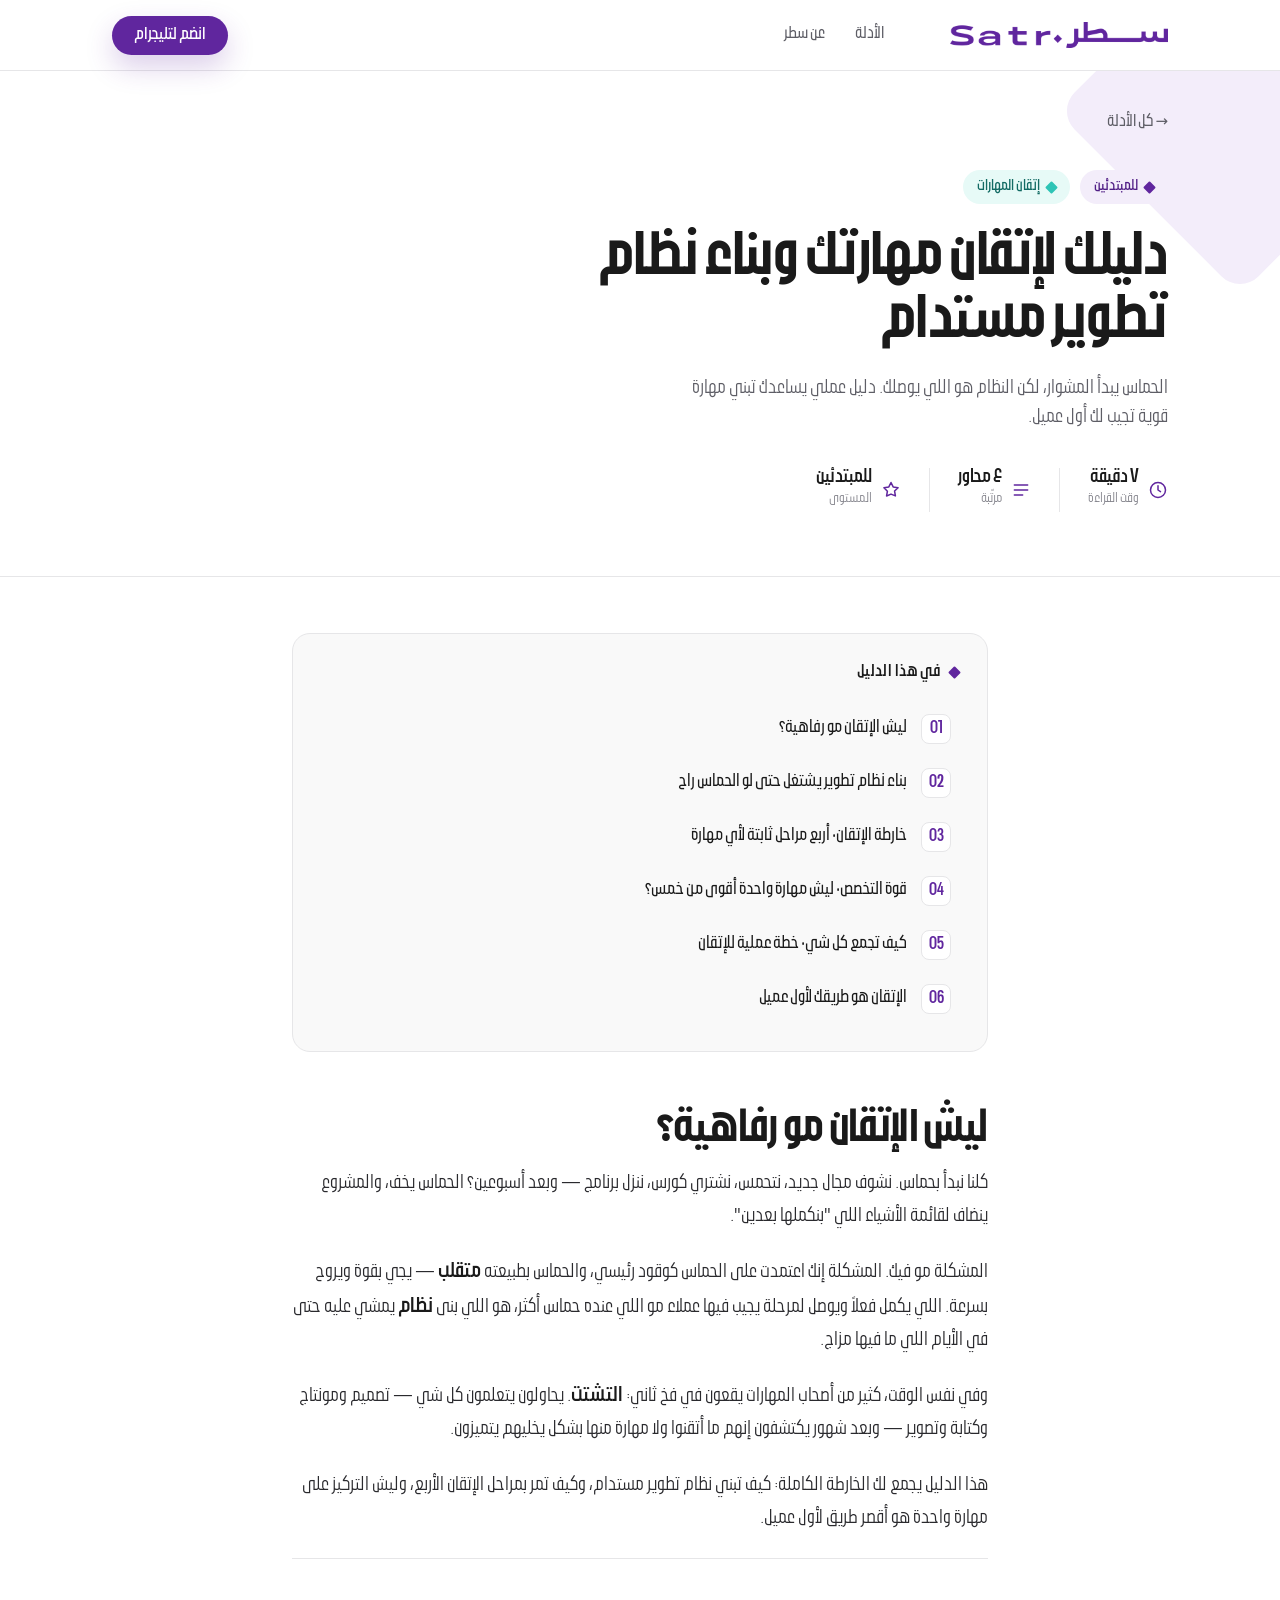
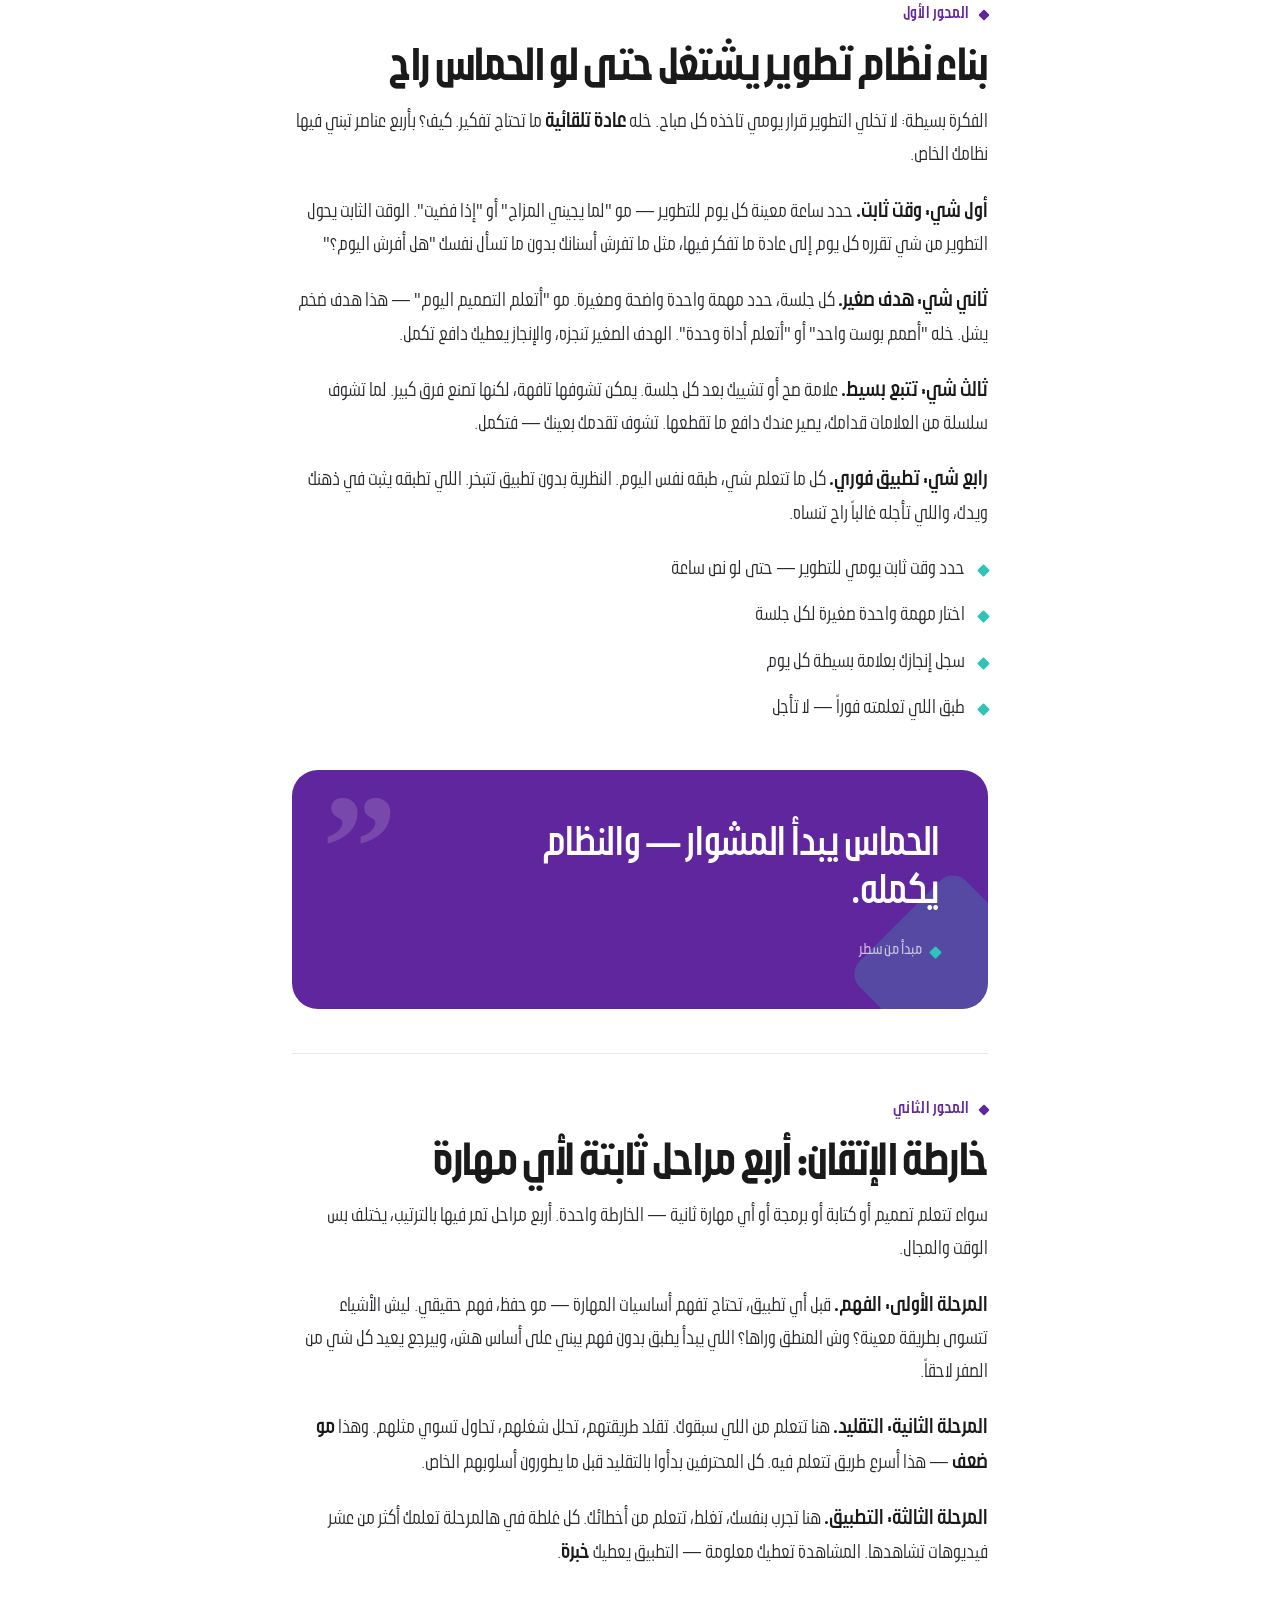
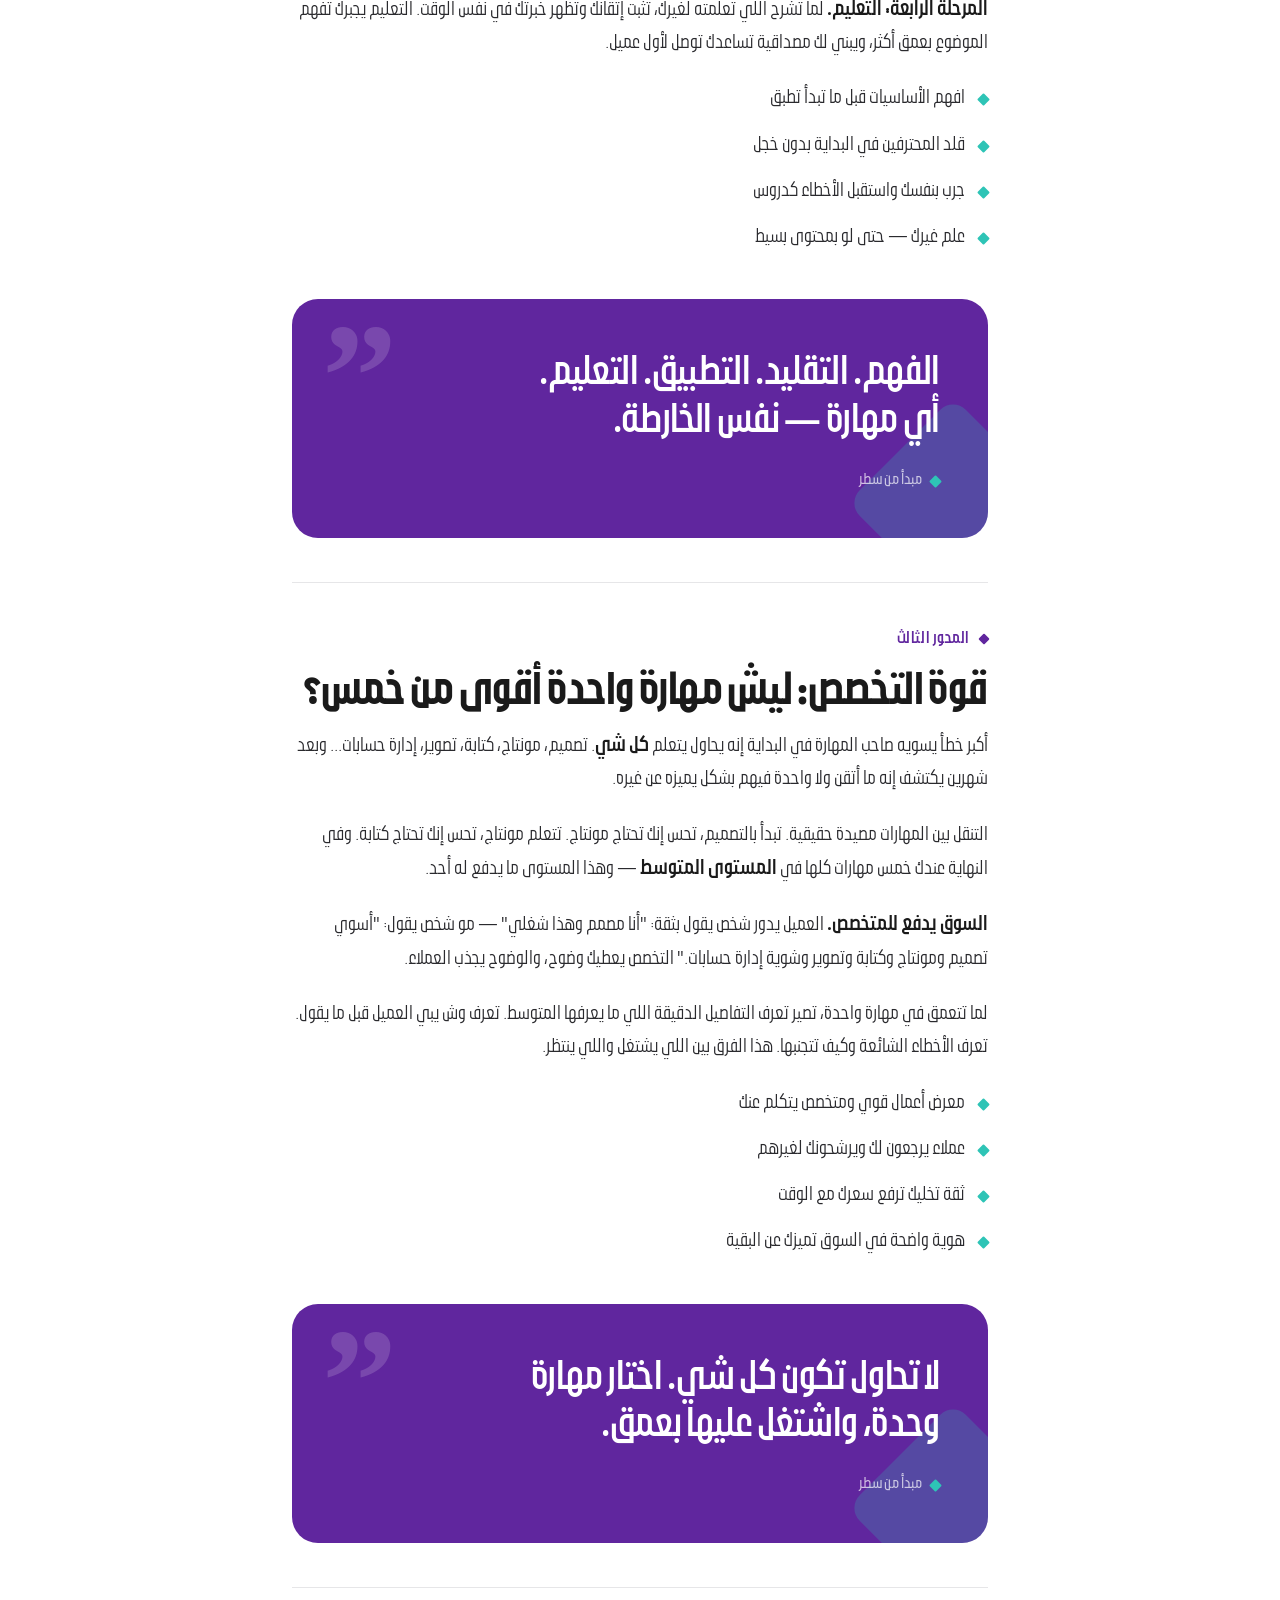
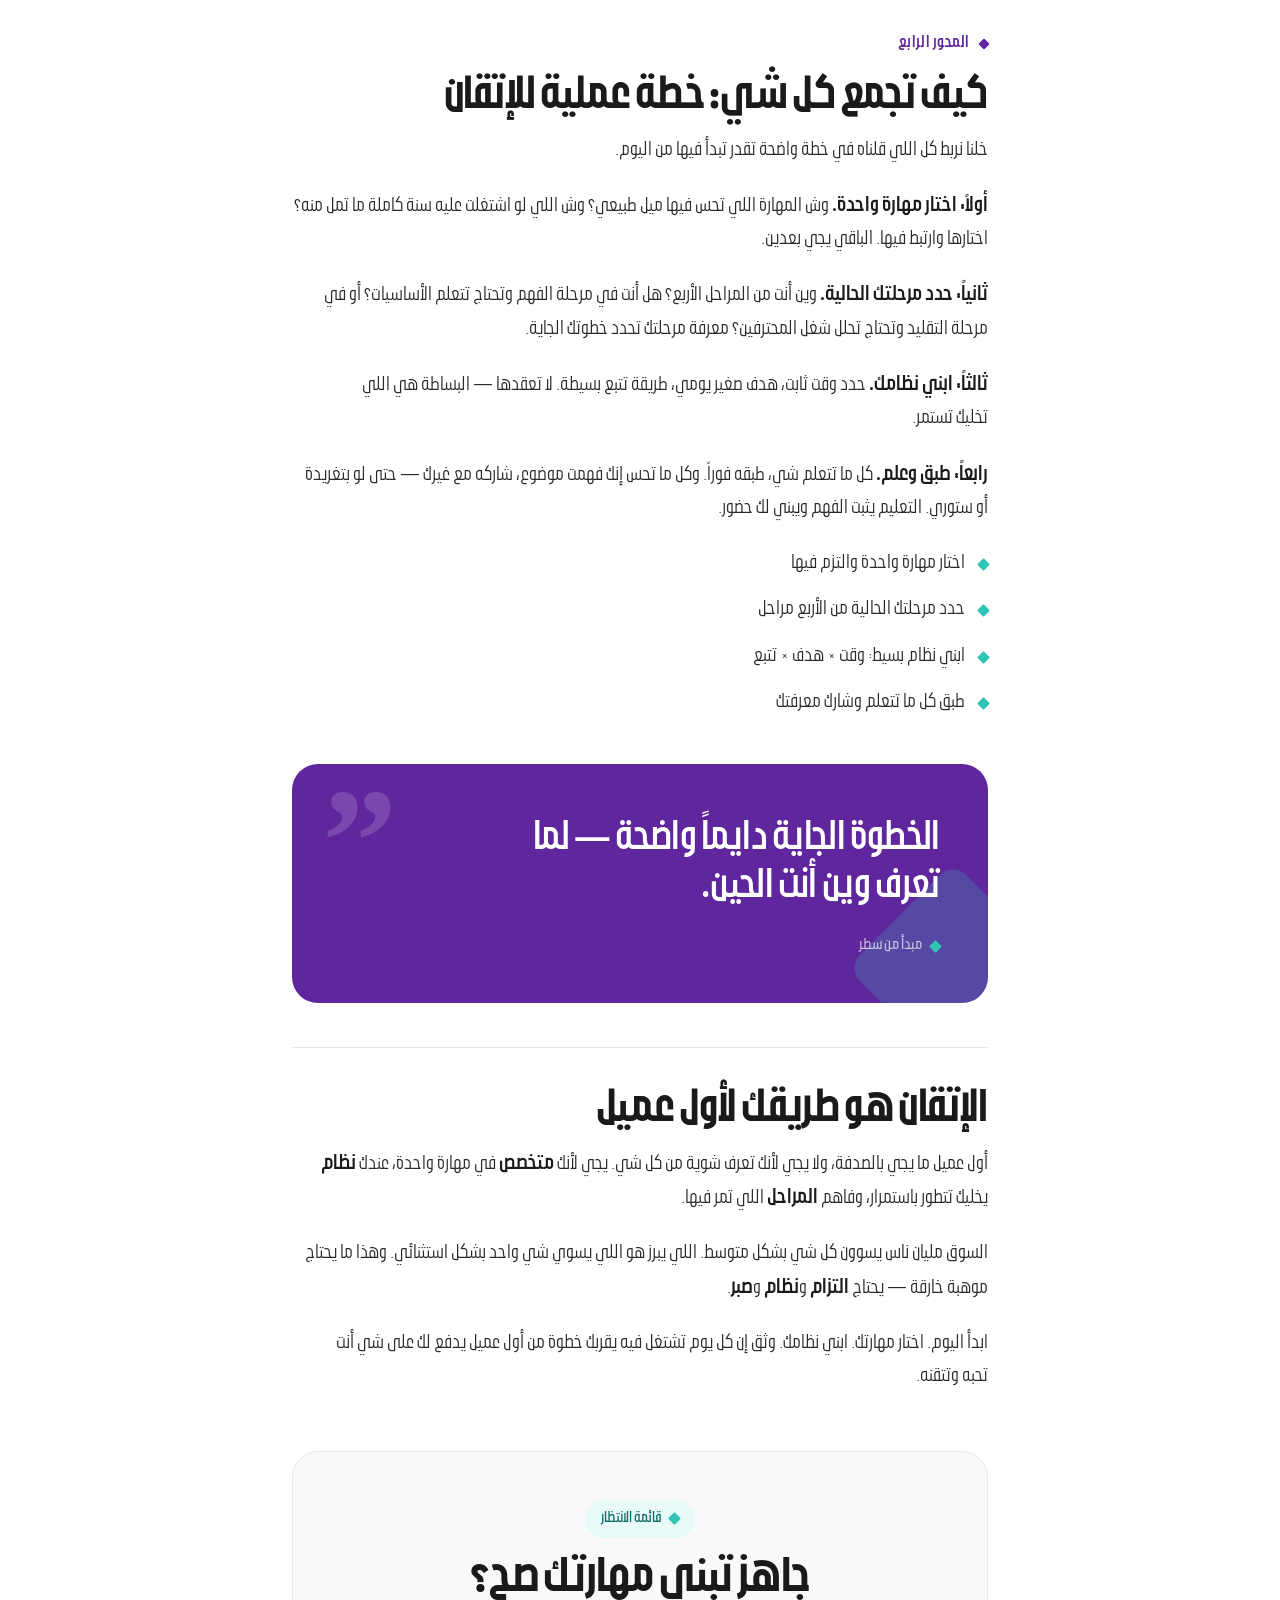
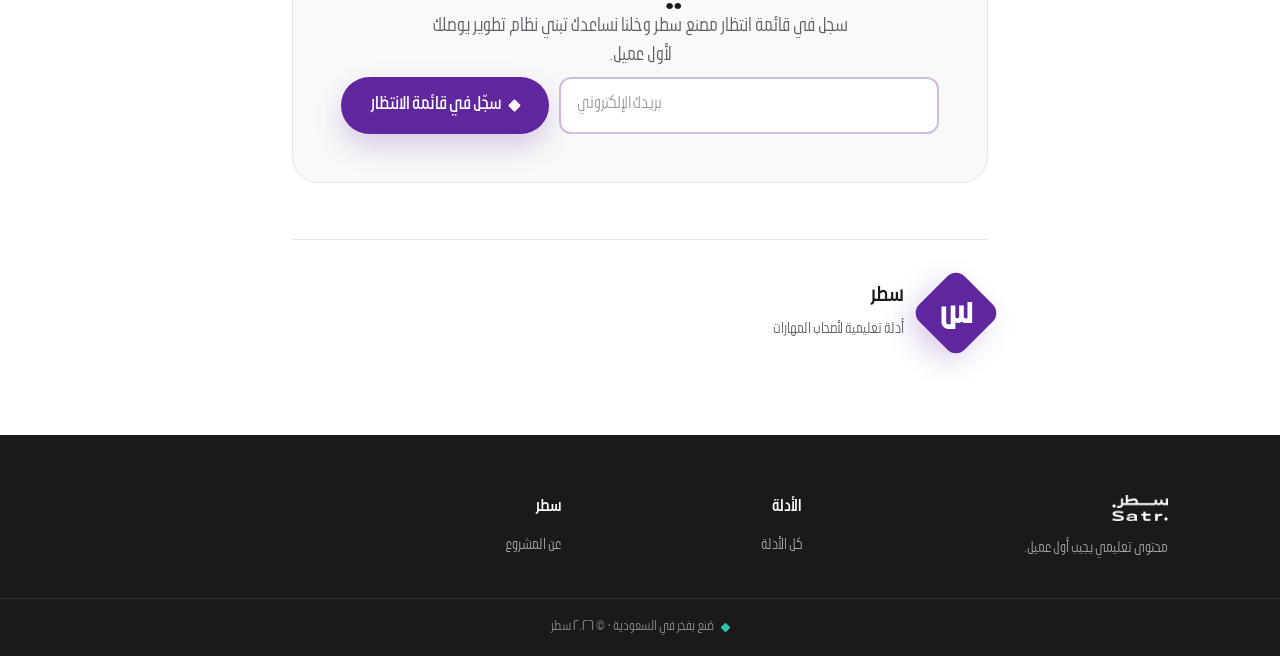
==== guides/guide-3888bc56.html @ 6921da1a "نشر دليل جديد: دليلك لإتقان مهارتك وبناء نظام تطوير مستدام" ====
<!DOCTYPE html>
<html lang="ar" dir="rtl">
<head>
<meta charset="utf-8">
<meta name="viewport" content="width=device-width, initial-scale=1">
<title>دليلك لإتقان مهارتك وبناء نظام تطوير مستدام · سطر</title>
<meta name="description" content="الحماس يبدأ المشوار، لكن النظام هو اللي يوصلك. دليل عملي يساعدك تبني مهارة قوية تجيب لك أول عميل.">
<link rel="stylesheet" href="../colors_and_type.css">
<link rel="stylesheet" href="../styles.css">
<style>.wl-form{display:flex;gap:10px;flex-wrap:wrap;margin-top:6px}.wl-input{flex:1;min-width:200px;padding:14px 16px;border:2px solid rgba(96,38,158,.3);border-radius:12px;background:#fff;color:#1A1A1A;font-family:inherit;font-size:1rem}.wl-input::placeholder{color:#9b9b9b}.wl-input:focus{outline:none;border-color:#60269E;background:#fff;box-shadow:0 0 0 3px rgba(96,38,158,.12)}.wl-msg{margin-top:14px;padding:14px 18px;border-radius:12px;font-size:1.02rem;line-height:1.7}.wl-msg--ok{background:rgba(46,196,182,.16);border:1px solid rgba(46,196,182,.4);color:#0d7d72}.wl-msg--err{background:rgba(220,80,80,.12);border:1px solid rgba(220,80,80,.35);color:#b03030}.ctabox .wl-form .btn{margin:0}</style>
</head>
<body>

<header class="nav"><div class="nav__inner"><a href="../index.html" aria-label="سطر"><img class="nav__logo" src="../assets/logo-purple-trim.png" alt="سطر"></a><nav class="nav__links"><a class="nav__link" href="../index.html#guides">الأدلة</a><a class="nav__link" href="../index.html#about">عن سطر</a></nav><span class="nav__spacer"></span><a class="btn btn--primary" href="#waitlist"><span class="nav__cta-text">انضم لتليجرام</span></a></div></header>

<section class="ghero"><div class="container"><a class="backlink" href="../index.html#guides">→ كل الأدلة</a><div class="tagrow"><span class="tag tag--level"><span class="rh rh--p"></span> للمبتدئين</span>
      <span class="tag tag--topic"><span class="rh"></span> إتقان المهارات</span></div><h1 class="ghero__title">دليلك لإتقان مهارتك وبناء نظام تطوير مستدام</h1><p class="ghero__lead">الحماس يبدأ المشوار، لكن النظام هو اللي يوصلك. دليل عملي يساعدك تبني مهارة قوية تجيب لك أول عميل.</p><div class="ghero__meta"><div class="gm"><svg viewBox="0 0 24 24" fill="none" stroke-width="1.8" stroke-linecap="round" stroke-linejoin="round"><circle cx="12" cy="12" r="9"/><path d="M12 7v5l3 2"/></svg><div><b>٧ دقيقة</b><span>وقت القراءة</span></div></div><div class="gm"><svg viewBox="0 0 24 24" fill="none" stroke-width="1.8" stroke-linecap="round" stroke-linejoin="round"><path d="M4 6h16M4 12h16M4 18h10"/></svg><div><b>٤ محاور</b><span>مرتّبة</span></div></div><div class="gm"><svg viewBox="0 0 24 24" fill="none" stroke-width="1.8" stroke-linecap="round" stroke-linejoin="round"><path d="m12 3 2.6 5.3 5.9.9-4.2 4.1 1 5.8L12 16.9 6.7 19.2l1-5.8L3.5 9.2l5.9-.9z"/></svg><div><b>للمبتدئين</b><span>المستوى</span></div></div></div></div></section>

<div class="article-wrap"><div class="container container--narrow">
<nav class="toc" aria-label="محتويات"><h2 class="toc__title"><span class="rh rh--p"></span> في هذا الدليل</h2><ol class="toc__list">
        <li><a href="#s1">ليش الإتقان مو رفاهية؟</a></li>
        <li><a href="#s2">بناء نظام تطوير يشتغل حتى لو الحماس راح</a></li>
        <li><a href="#s3">خارطة الإتقان: أربع مراحل ثابتة لأي مهارة</a></li>
        <li><a href="#s4">قوة التخصص: ليش مهارة واحدة أقوى من خمس؟</a></li>
        <li><a href="#s5">كيف تجمع كل شي: خطة عملية للإتقان</a></li>
        <li><a href="#s6">الإتقان هو طريقك لأول عميل</a></li>
</ol></nav>

<article class="article">

      <h2 id="s1">ليش الإتقان مو رفاهية؟</h2>

      <p>كلنا نبدأ بحماس. نشوف مجال جديد، نتحمس، نشتري كورس، ننزل برنامج — وبعد أسبوعين؟ الحماس يخف، والمشروع ينضاف لقائمة الأشياء اللي "بنكملها بعدين".</p>
      <p>المشكلة مو فيك. المشكلة إنك اعتمدت على الحماس كوقود رئيسي، والحماس بطبيعته <strong>متقلب</strong> — يجي بقوة ويروح بسرعة. اللي يكمل فعلاً ويوصل لمرحلة يجيب فيها عملاء مو اللي عنده حماس أكثر، هو اللي بنى <strong>نظام</strong> يمشي عليه حتى في الأيام اللي ما فيها مزاج.</p>
      <p>وفي نفس الوقت، كثير من أصحاب المهارات يقعون في فخ ثاني: <strong>التشتت</strong>. يحاولون يتعلمون كل شي — تصميم ومونتاج وكتابة وتصوير — وبعد شهور يكتشفون إنهم ما أتقنوا ولا مهارة منها بشكل يخليهم يتميزون.</p>
      <p>هذا الدليل يجمع لك الخارطة الكاملة: كيف تبني نظام تطوير مستدام، وكيف تمر بمراحل الإتقان الأربع، وليش التركيز على مهارة واحدة هو أقصر طريق لأول عميل.</p>

      <hr class="divider">

      <div class="axis"><span class="axis__num"><span class="rh"></span> المحور الأول</span></div>

      <h2 id="s2">بناء نظام تطوير يشتغل حتى لو الحماس راح</h2>

      <p>الفكرة بسيطة: لا تخلي التطوير قرار يومي تاخذه كل صباح. خله <strong>عادة تلقائية</strong> ما تحتاج تفكير. كيف؟ بأربع عناصر تبني فيها نظامك الخاص.</p>
      <p><strong>أول شي: وقت ثابت.</strong> حدد ساعة معينة كل يوم للتطوير — مو "لما يجيني المزاج" أو "إذا فضيت". الوقت الثابت يحول التطوير من شي تقرره كل يوم إلى عادة ما تفكر فيها، مثل ما تفرش أسنانك بدون ما تسأل نفسك "هل أفرش اليوم؟"</p>
      <p><strong>ثاني شي: هدف صغير.</strong> كل جلسة، حدد مهمة واحدة واضحة وصغيرة. مو "أتعلم التصميم اليوم" — هذا هدف ضخم يشل. خله "أصمم بوست واحد" أو "أتعلم أداة وحدة". الهدف الصغير تنجزه، والإنجاز يعطيك دافع تكمل.</p>
      <p><strong>ثالث شي: تتبع بسيط.</strong> علامة صح أو تشييك بعد كل جلسة. يمكن تشوفها تافهة، لكنها تصنع فرق كبير. لما تشوف سلسلة من العلامات قدامك، يصير عندك دافع ما تقطعها. تشوف تقدمك بعينك — فتكمل.</p>
      <p><strong>رابع شي: تطبيق فوري.</strong> كل ما تتعلم شي، طبقه نفس اليوم. النظرية بدون تطبيق تتبخر. اللي تطبقه يثبت في ذهنك ويدك، واللي تأجله غالباً راح تنساه.</p>

      <ul>
        <li>حدد وقت ثابت يومي للتطوير — حتى لو نص ساعة</li>
        <li>اختار مهمة واحدة صغيرة لكل جلسة</li>
        <li>سجل إنجازك بعلامة بسيطة كل يوم</li>
        <li>طبق اللي تعلمته فوراً — لا تأجل</li>
      </ul>

      <figure class="pullquote"><span class="pullquote__mark">”</span><span class="pullquote__rh"></span><p>الحماس يبدأ المشوار — والنظام يكمله.</p><cite><span class="rh"></span> مبدأ من سطر</cite></figure>

      <hr class="divider">

      <div class="axis"><span class="axis__num"><span class="rh"></span> المحور الثاني</span></div>

      <h2 id="s3">خارطة الإتقان: أربع مراحل ثابتة لأي مهارة</h2>

      <p>سواء تتعلم تصميم أو كتابة أو برمجة أو أي مهارة ثانية — الخارطة واحدة. أربع مراحل تمر فيها بالترتيب، يختلف بس الوقت والمجال.</p>
      <p><strong>المرحلة الأولى: الفهم.</strong> قبل أي تطبيق، تحتاج تفهم أساسيات المهارة — مو حفظ، فهم حقيقي. ليش الأشياء تتسوى بطريقة معينة؟ وش المنطق وراها؟ اللي يبدأ يطبق بدون فهم يبني على أساس هش، وبيرجع يعيد كل شي من الصفر لاحقاً.</p>
      <p><strong>المرحلة الثانية: التقليد.</strong> هنا تتعلم من اللي سبقوك. تقلد طريقتهم، تحلل شغلهم، تحاول تسوي مثلهم. وهذا <strong>مو ضعف</strong> — هذا أسرع طريق تتعلم فيه. كل المحترفين بدأوا بالتقليد قبل ما يطورون أسلوبهم الخاص.</p>
      <p><strong>المرحلة الثالثة: التطبيق.</strong> هنا تجرب بنفسك، تغلط، تتعلم من أخطائك. كل غلطة في هالمرحلة تعلمك أكثر من عشر فيديوهات تشاهدها. المشاهدة تعطيك معلومة — التطبيق يعطيك <strong>خبرة</strong>.</p>
      <p><strong>المرحلة الرابعة: التعليم.</strong> لما تشرح اللي تعلمته لغيرك، تثبت إتقانك وتظهر خبرتك في نفس الوقت. التعليم يجبرك تفهم الموضوع بعمق أكثر، ويبني لك مصداقية تساعدك توصل لأول عميل.</p>

      <ul>
        <li>افهم الأساسيات قبل ما تبدأ تطبق</li>
        <li>قلد المحترفين في البداية بدون خجل</li>
        <li>جرب بنفسك واستقبل الأخطاء كدروس</li>
        <li>علم غيرك — حتى لو بمحتوى بسيط</li>
      </ul>

      <figure class="pullquote"><span class="pullquote__mark">”</span><span class="pullquote__rh"></span><p>الفهم. التقليد. التطبيق. التعليم. أي مهارة — نفس الخارطة.</p><cite><span class="rh"></span> مبدأ من سطر</cite></figure>

      <hr class="divider">

      <div class="axis"><span class="axis__num"><span class="rh"></span> المحور الثالث</span></div>

      <h2 id="s4">قوة التخصص: ليش مهارة واحدة أقوى من خمس؟</h2>

      <p>أكبر خطأ يسويه صاحب المهارة في البداية إنه يحاول يتعلم <strong>كل شي</strong>. تصميم، مونتاج، كتابة، تصوير، إدارة حسابات... وبعد شهرين يكتشف إنه ما أتقن ولا واحدة فيهم بشكل يميزه عن غيره.</p>
      <p>التنقل بين المهارات مصيدة حقيقية. تبدأ بالتصميم، تحس إنك تحتاج مونتاج. تتعلم مونتاج، تحس إنك تحتاج كتابة. وفي النهاية عندك خمس مهارات كلها في <strong>المستوى المتوسط</strong> — وهذا المستوى ما يدفع له أحد.</p>
      <p><strong>السوق يدفع للمتخصص.</strong> العميل يدور شخص يقول بثقة: "أنا مصمم وهذا شغلي" — مو شخص يقول: "أسوي تصميم ومونتاج وكتابة وتصوير وشوية إدارة حسابات." التخصص يعطيك وضوح، والوضوح يجذب العملاء.</p>
      <p>لما تتعمق في مهارة واحدة، تصير تعرف التفاصيل الدقيقة اللي ما يعرفها المتوسط. تعرف وش يبي العميل قبل ما يقول. تعرف الأخطاء الشائعة وكيف تتجنبها. هذا الفرق بين اللي يشتغل واللي ينتظر.</p>

      <ul>
        <li>معرض أعمال قوي ومتخصص يتكلم عنك</li>
        <li>عملاء يرجعون لك ويرشحونك لغيرهم</li>
        <li>ثقة تخليك ترفع سعرك مع الوقت</li>
        <li>هوية واضحة في السوق تميزك عن البقية</li>
      </ul>

      <figure class="pullquote"><span class="pullquote__mark">”</span><span class="pullquote__rh"></span><p>لا تحاول تكون كل شي. اختار مهارة وحدة، واشتغل عليها بعمق.</p><cite><span class="rh"></span> مبدأ من سطر</cite></figure>

      <hr class="divider">

      <div class="axis"><span class="axis__num"><span class="rh"></span> المحور الرابع</span></div>

      <h2 id="s5">كيف تجمع كل شي: خطة عملية للإتقان</h2>

      <p>خلنا نربط كل اللي قلناه في خطة واضحة تقدر تبدأ فيها من اليوم.</p>
      <p><strong>أولاً: اختار مهارة واحدة.</strong> وش المهارة اللي تحس فيها ميل طبيعي؟ وش اللي لو اشتغلت عليه سنة كاملة ما تمل منه؟ اختارها وارتبط فيها. الباقي يجي بعدين.</p>
      <p><strong>ثانياً: حدد مرحلتك الحالية.</strong> وين أنت من المراحل الأربع؟ هل أنت في مرحلة الفهم وتحتاج تتعلم الأساسيات؟ أو في مرحلة التقليد وتحتاج تحلل شغل المحترفين؟ معرفة مرحلتك تحدد خطوتك الجاية.</p>
      <p><strong>ثالثاً: ابني نظامك.</strong> حدد وقت ثابت، هدف صغير يومي، طريقة تتبع بسيطة. لا تعقدها — البساطة هي اللي تخليك تستمر.</p>
      <p><strong>رابعاً: طبق وعلم.</strong> كل ما تتعلم شي، طبقه فوراً. وكل ما تحس إنك فهمت موضوع، شاركه مع غيرك — حتى لو بتغريدة أو ستوري. التعليم يثبت الفهم ويبني لك حضور.</p>

      <ul>
        <li>اختار مهارة واحدة والتزم فيها</li>
        <li>حدد مرحلتك الحالية من الأربع مراحل</li>
        <li>ابني نظام بسيط: وقت + هدف + تتبع</li>
        <li>طبق كل ما تتعلم وشارك معرفتك</li>
      </ul>

      <figure class="pullquote"><span class="pullquote__mark">”</span><span class="pullquote__rh"></span><p>الخطوة الجاية دايماً واضحة — لما تعرف وين أنت الحين.</p><cite><span class="rh"></span> مبدأ من سطر</cite></figure>

      <hr class="divider">

      <h2 id="s6">الإتقان هو طريقك لأول عميل</h2>

      <p>أول عميل ما يجي بالصدفة، ولا يجي لأنك تعرف شوية من كل شي. يجي لأنك <strong>متخصص</strong> في مهارة واحدة، عندك <strong>نظام</strong> يخليك تتطور باستمرار، وفاهم <strong>المراحل</strong> اللي تمر فيها.</p>
      <p>السوق مليان ناس يسوون كل شي بشكل متوسط. اللي يبرز هو اللي يسوي شي واحد بشكل استثنائي. وهذا ما يحتاج موهبة خارقة — يحتاج <strong>التزام</strong> و<strong>نظام</strong> و<strong>صبر</strong>.</p>
      <p>ابدأ اليوم. اختار مهارتك. ابني نظامك. وثق إن كل يوم تشتغل فيه يقربك خطوة من أول عميل يدفع لك على شي أنت تحبه وتتقنه.</p>

<section class="ctabox" id="waitlist"><span class="ctabox__tag"><span class="rh"></span> قائمة الانتظار</span><h2>جاهز تبني مهارتك صح؟</h2><p>سجل في قائمة انتظار مصنع سطر وخلنا نساعدك تبني نظام تطوير يوصلك لأول عميل.</p><form class="wl-form" onsubmit="return satrJoin(event)"><input class="wl-input" type="email" name="email" placeholder="بريدك الإلكتروني" required dir="ltr"><button class="btn btn--primary btn--lg" type="submit"><span class="rh" style="background:#fff"></span> <span class="wl-btn-text">سجّل في قائمة الانتظار</span></button></form><p class="wl-msg" id="wlMsg" style="display:none"></p></section>

<div class="author"><div class="author__avatar"><span>س</span></div><div class="author__info"><b>سطر</b><span>أدلة تعليمية لأصحاب المهارات</span></div></div>

</article></div></div>

<footer class="footer"><div class="footer__inner"><div class="footer__brand"><img class="footer__logo" src="../assets/logo-white-trim.png" alt="سطر"><p class="footer__tag">محتوى تعليمي يجيب أول عميل.</p></div><div class="footer__col"><h4>الأدلة</h4><a href="../index.html#guides">كل الأدلة</a></div><div class="footer__col"><h4>سطر</h4><a href="../index.html#about">عن المشروع</a></div></div><div class="footer__bar"><span class="rh"></span> صُنع بفخر في السعودية · © ٢٠٢٦ سطر</div></footer>

<script>var GUIDE_TITLE="دليلك لإتقان مهارتك وبناء نظام تطوير مستدام";function satrJoin(e){e.preventDefault();var f=e.target;var email=f.email.value.trim();var btn=f.querySelector("button");var msg=document.getElementById("wlMsg");if(!email){return false;}btn.disabled=true;btn.querySelector(".wl-btn-text").textContent="جاري التسجيل...";fetch("https://satr2030.app.n8n.cloud/webhook/satr-waitlist",{method:"POST",headers:{"Content-Type":"application/json"},body:JSON.stringify({email:email,guide:GUIDE_TITLE,source:"دليل سطر"})}).then(function(r){return r.json();}).then(function(d){f.style.display="none";msg.style.display="block";msg.className="wl-msg wl-msg--ok";msg.innerHTML="✅ <b>تم تسجيلك بنجاح!</b><br>شكراً لك — صرت ضمن قائمة الانتظار. بنرسل لك أول ما يصير عندنا جديد يفيدك. 🙏";}).catch(function(err){btn.disabled=false;btn.querySelector(".wl-btn-text").textContent="حاول مرة ثانية";msg.style.display="block";msg.className="wl-msg wl-msg--err";msg.textContent="صار خطأ بسيط، جرّب مرة ثانية بعد لحظات.";});return false;}</script>

</body>
</html>
---- colors_and_type.css ----
/* ============================================================
   سطر — Satar · Design Foundations
   Colors + Typography tokens
   Brand Guidelines V.1 · 2026
   ============================================================ */

/* ---------- Fonts: Lama Sans (Condensed) ---------- */
@font-face {
  font-family: "Lama Sans";
  src: url("fonts/LamaSans-ExtraLightCondensed.ttf") format("truetype");
  font-weight: 200; font-style: normal; font-display: swap;
}
@font-face {
  font-family: "Lama Sans";
  src: url("fonts/LamaSans-LightCondensed.ttf") format("truetype");
  font-weight: 300; font-style: normal; font-display: swap;
}
@font-face {
  font-family: "Lama Sans";
  src: url("fonts/LamaSans-RegularCondensed.ttf") format("truetype");
  font-weight: 400; font-style: normal; font-display: swap;
}
@font-face {
  font-family: "Lama Sans";
  src: url("fonts/LamaSans-MediumCondensed.ttf") format("truetype");
  font-weight: 500; font-style: normal; font-display: swap;
}
@font-face {
  font-family: "Lama Sans";
  src: url("fonts/LamaSans-SemiBoldCondensed.ttf") format("truetype");
  font-weight: 600; font-style: normal; font-display: swap;
}
@font-face {
  font-family: "Lama Sans";
  src: url("fonts/LamaSans-BoldCondensed.ttf") format("truetype");
  font-weight: 700; font-style: normal; font-display: swap;
}
@font-face {
  font-family: "Lama Sans";
  src: url("fonts/LamaSans-ExtraBoldCondensed.ttf") format("truetype");
  font-weight: 800; font-style: normal; font-display: swap;
}
@font-face {
  font-family: "Lama Sans";
  src: url("fonts/LamaSans-BlackCondensed.ttf") format("truetype");
  font-weight: 900; font-style: normal; font-display: swap;
}

:root {
  /* ===========================================================
     1 · BRAND COLORS  (from Satr Colors.pdf — hex is authoritative)
     =========================================================== */
  --satar-purple:  #60269E;  /* البنفسجي الأصيل — innovation, uniqueness, vision  (PRIMARY) */
  --satar-teal:    #2EC4B6;  /* الفيروزي النابض — vitality, momentum, flexibility (SECONDARY) */
  --satar-black:   #1A1A1A;  /* الأسود الفاحم — depth, professionalism, focus */
  --satar-white:   #F9F9F9;  /* الأبيض النقي — purity, simplicity, balance */

  /* ---- Purple ramp (derived via oklch around #60269E) ---- */
  --purple-50:   #f3edfa;
  --purple-100:  #e3d3f2;
  --purple-200:  #c7a8e3;
  --purple-300:  #a674d1;
  --purple-400:  #8447bd;
  --purple-500:  #60269e;  /* brand */
  --purple-600:  #511f86;
  --purple-700:  #41196c;
  --purple-800:  #311351;
  --purple-900:  #210d37;

  /* ---- Teal ramp (derived around #2EC4B6) ---- */
  --teal-50:   #e7faf7;
  --teal-100:  #c2f1ea;
  --teal-200:  #8fe5da;
  --teal-300:  #56d6c7;
  --teal-400:  #2ec4b6;  /* brand */
  --teal-500:  #1ea99c;
  --teal-600:  #16887e;
  --teal-700:  #136b64;
  --teal-800:  #114f4a;
  --teal-900:  #0c3531;

  /* ---- Neutral / ink ramp ---- */
  --ink-0:    #ffffff;
  --ink-25:   #f9f9f9;  /* brand white */
  --ink-50:   #f2f2f3;
  --ink-100:  #e6e6e8;
  --ink-200:  #cfcfd3;
  --ink-300:  #aeaeb4;
  --ink-400:  #84848c;
  --ink-500:  #5e5e66;
  --ink-600:  #3f3f45;
  --ink-700:  #2a2a2e;
  --ink-800:  #1f1f22;
  --ink-900:  #1a1a1a;  /* brand black */

  /* ===========================================================
     2 · SEMANTIC COLOR ROLES
     =========================================================== */
  --bg-page:        var(--ink-25);   /* default page surface */
  --bg-surface:     #ffffff;         /* cards, sheets */
  --bg-inverse:     var(--ink-900);  /* dark sections */
  --bg-brand:       var(--satar-purple);
  --bg-brand-soft:  var(--purple-50);
  --bg-accent:      var(--satar-teal);
  --bg-accent-soft: var(--teal-50);

  --fg-1:           var(--ink-900);  /* primary text */
  --fg-2:           var(--ink-500);  /* secondary text */
  --fg-3:           var(--ink-400);  /* tertiary / captions */
  --fg-on-brand:    #ffffff;
  --fg-on-accent:   var(--ink-900);  /* black sits best on teal */
  --fg-inverse:     var(--ink-25);
  --fg-brand:       var(--satar-purple);
  --fg-accent:      var(--teal-600);

  --border-1:       var(--ink-100);  /* hairlines, dividers */
  --border-2:       var(--ink-200);  /* default control border */
  --border-strong:  var(--ink-900);
  --border-brand:   var(--satar-purple);

  /* States (kept inside the brand palette) */
  --focus-ring:     color-mix(in oklch, var(--satar-purple) 55%, transparent);
  --success:        var(--teal-600);
  --danger:         #d23b3b;

  /* ===========================================================
     3 · TYPOGRAPHY
     =========================================================== */
  --font-sans: "Lama Sans", "Segoe UI", system-ui, -apple-system, sans-serif;

  /* Weights — guideline: Bold = main headings, Medium = subheads, Regular = body */
  --fw-regular:  400;
  --fw-medium:   500;
  --fw-semibold: 600;
  --fw-bold:     700;
  --fw-black:    900;

  /* Type scale (condensed face → tracks tight) */
  --fs-display: 64px;  --lh-display: 1.02;
  --fs-h1:      44px;  --lh-h1: 1.06;
  --fs-h2:      32px;  --lh-h2: 1.12;
  --fs-h3:      24px;  --lh-h3: 1.2;
  --fs-h4:      19px;  --lh-h4: 1.3;
  --fs-lg:      18px;  --lh-lg: 1.5;
  --fs-body:    16px;  --lh-body: 1.6;
  --fs-sm:      14px;  --lh-sm: 1.5;
  --fs-xs:      12px;  --lh-xs: 1.4;

  --tracking-tight: -0.01em;
  --tracking-normal: 0;
  --tracking-wide: 0.04em;

  /* ===========================================================
     4 · RADII · SHADOWS · SPACING
     =========================================================== */
  --r-xs: 4px;
  --r-sm: 8px;
  --r-md: 12px;
  --r-lg: 18px;
  --r-xl: 26px;
  --r-pill: 999px;
  /* The brand "معين" (rhombus) — a square rotated 45° — is the signature container. */
  --rhombus-rotate: 45deg;

  --shadow-sm: 0 1px 2px rgba(26,26,26,.06), 0 1px 1px rgba(26,26,26,.04);
  --shadow-md: 0 4px 12px rgba(26,26,26,.08), 0 2px 4px rgba(26,26,26,.05);
  --shadow-lg: 0 12px 32px rgba(26,26,26,.10), 0 4px 8px rgba(26,26,26,.06);
  --shadow-brand: 0 12px 28px rgba(96,38,158,.22);

  --space-1: 4px;
  --space-2: 8px;
  --space-3: 12px;
  --space-4: 16px;
  --space-5: 24px;
  --space-6: 32px;
  --space-7: 48px;
  --space-8: 64px;

  --ease: cubic-bezier(.22,.61,.36,1);
  --ease-out: cubic-bezier(.16,1,.3,1);
  --dur: 220ms;
}

/* ============================================================
   SEMANTIC ELEMENT DEFAULTS  (RTL-first, Arabic primary)
   ============================================================ */
.satar {
  font-family: var(--font-sans);
  color: var(--fg-1);
  background: var(--bg-page);
  direction: rtl;
  text-rendering: optimizeLegibility;
  -webkit-font-smoothing: antialiased;
}

.satar h1, .satar .h1 {
  font-weight: var(--fw-bold);
  font-size: var(--fs-h1); line-height: var(--lh-h1);
  letter-spacing: var(--tracking-tight); margin: 0;
}
.satar h2, .satar .h2 {
  font-weight: var(--fw-bold);
  font-size: var(--fs-h2); line-height: var(--lh-h2);
  letter-spacing: var(--tracking-tight); margin: 0;
}
.satar h3, .satar .h3 {
  font-weight: var(--fw-semibold);
  font-size: var(--fs-h3); line-height: var(--lh-h3); margin: 0;
}
.satar h4, .satar .h4 {
  font-weight: var(--fw-medium);
  font-size: var(--fs-h4); line-height: var(--lh-h4); margin: 0;
}
.satar .display {
  font-weight: var(--fw-black);
  font-size: var(--fs-display); line-height: var(--lh-display);
  letter-spacing: var(--tracking-tight); margin: 0;
}
.satar p, .satar .body {
  font-weight: var(--fw-regular);
  font-size: var(--fs-body); line-height: var(--lh-body);
  color: var(--fg-1); margin: 0; text-wrap: pretty;
}
.satar .lead {
  font-size: var(--fs-lg); line-height: var(--lh-lg);
  color: var(--fg-2); font-weight: var(--fw-regular);
}
.satar small, .satar .caption {
  font-size: var(--fs-sm); line-height: var(--lh-sm); color: var(--fg-2);
}
.satar .overline {
  font-size: var(--fs-xs); font-weight: var(--fw-semibold);
  letter-spacing: var(--tracking-wide); color: var(--fg-accent);
  text-transform: uppercase;
}
---- styles.css ----
/* ============================================================
   مصنع سطر — موقع الأدلة
   Layout + components on top of Satar design tokens
   (colors_and_type.css must be loaded first)
   ============================================================ */

*, *::before, *::after { box-sizing: border-box; }
html { -webkit-text-size-adjust: 100%; }
body {
  margin: 0;
  font-family: var(--font-sans);
  color: var(--fg-1);
  background: var(--bg-surface);
  direction: rtl;
  text-rendering: optimizeLegibility;
  -webkit-font-smoothing: antialiased;
  -moz-osx-font-smoothing: grayscale;
}
a { text-decoration: none; color: inherit; }
img { display: block; max-width: 100%; }
::selection { background: color-mix(in oklch, var(--satar-purple) 22%, transparent); }

.container {
  width: 100%;
  max-width: 1120px;
  margin: 0 auto;
  padding-inline: 32px;
}
.container--narrow { max-width: 760px; }

.an { font-feature-settings: normal; }

.rh {
  display: inline-block;
  width: 9px; height: 9px;
  background: var(--satar-teal);
  transform: rotate(45deg);
  border-radius: 1px;
  flex: none;
}
.rh--p { background: var(--satar-purple); }
.rh--k { background: var(--satar-black); }

.btn {
  font-family: inherit;
  font-weight: var(--fw-semibold);
  font-size: 15px;
  border: none;
  border-radius: var(--r-pill);
  padding: 12px 22px;
  display: inline-flex;
  align-items: center;
  gap: 9px;
  cursor: pointer;
  transition: background var(--dur) var(--ease), transform var(--dur) var(--ease), box-shadow var(--dur) var(--ease), color var(--dur) var(--ease);
  white-space: nowrap;
  line-height: 1;
}
.btn svg { width: 17px; height: 17px; }
.btn--primary {
  color: #fff;
  background: var(--satar-purple);
  box-shadow: var(--shadow-brand);
}
.btn--primary:hover { background: var(--purple-600); }
.btn--primary:active { transform: scale(.975); }
.btn--ghost {
  color: var(--satar-purple);
  background: transparent;
  border: 1.5px solid var(--purple-200);
}
.btn--ghost:hover { border-color: var(--satar-purple); background: var(--purple-50); }
.btn--lg { font-size: 16px; padding: 15px 30px; }
.btn--onpurple {
  background: #fff; color: var(--satar-purple); box-shadow: var(--shadow-lg);
}
.btn--onpurple:hover { background: var(--ink-25); }

.nav {
  position: sticky; top: 0; z-index: 50;
  background: rgba(255,255,255,.82);
  backdrop-filter: saturate(180%) blur(14px);
  -webkit-backdrop-filter: saturate(180%) blur(14px);
  border-bottom: 1px solid var(--border-1);
}
.nav__inner {
  max-width: 1120px; margin: 0 auto; height: 70px;
  padding-inline: 32px;
  display: flex; align-items: center; gap: 28px;
}
.nav__logo { height: 26px; width: auto; }
.nav__links {
  display: flex; align-items: center; gap: 30px;
  margin-inline-start: 38px;
}
.nav__link {
  font-size: 15px; font-weight: var(--fw-medium);
  color: var(--fg-2); transition: color var(--dur) var(--ease);
}
.nav__link:hover { color: var(--satar-purple); }
.nav__spacer { margin-inline-start: auto; }
.nav__burger {
  display: none; background: none; border: none; cursor: pointer;
  margin-inline-start: auto; padding: 6px; color: var(--fg-1);
}

.hero { background: var(--bg-surface); overflow: hidden; position: relative; }
.hero-variant { display: none; }
body[data-hero="a"] .hero-a,
body[data-hero="b"] .hero-b,
body[data-hero="c"] .hero-c { display: block; }

.kicker {
  display: inline-flex; align-items: center; gap: 9px;
  font-size: 13px; font-weight: var(--fw-semibold);
  letter-spacing: var(--tracking-wide);
  color: var(--teal-700); background: var(--teal-50);
  padding: 7px 15px; border-radius: var(--r-pill);
}
.kicker--purple { color: var(--purple-600); background: var(--purple-50); }

.hero-title {
  font-weight: var(--fw-black);
  letter-spacing: var(--tracking-tight);
  margin: 0; color: var(--fg-1);
}
.hero-title .mk { color: var(--satar-purple); }
.hero-lead {
  font-size: var(--fs-lg); line-height: 1.65;
  color: var(--fg-2); margin: 0;
}

.stats { display: flex; gap: 0; flex-wrap: wrap; }
.stat { display: flex; flex-direction: column; gap: 4px; padding-inline-end: 40px; margin-inline-end: 40px; border-inline-end: 1px solid var(--border-1); }
.stat:last-child { border-inline-end: none; margin-inline-end: 0; padding-inline-end: 0; }
.stat__num { font-size: 30px; font-weight: var(--fw-black); color: var(--satar-purple); line-height: 1; letter-spacing: var(--tracking-tight); }
.stat__label { font-size: 14px; color: var(--fg-2); font-weight: var(--fw-medium); }

.hero-a .container { padding-block: 96px 84px; text-align: center; display: flex; flex-direction: column; align-items: center; }
.hero-a .hero-title { font-size: clamp(40px, 6.4vw, 76px); line-height: 1.18; margin-top: 24px; max-width: 14ch; }
.hero-a .hero-lead { margin-top: 24px; max-width: 56ch; }
.hero-a .hero-actions { display: flex; gap: 12px; margin-top: 34px; flex-wrap: wrap; justify-content: center; }
.hero-a .stats { margin-top: 56px; justify-content: center; }

.hero-b .container { padding-block: 80px 88px; display: grid; grid-template-columns: 1.05fr .95fr; gap: 48px; align-items: center; }
.hero-b .hero-title { font-size: clamp(38px, 4.6vw, 62px); line-height: 1.1; margin-top: 22px; }
.hero-b .hero-lead { margin-top: 22px; max-width: 46ch; }
.hero-b .hero-actions { display: flex; gap: 12px; margin-top: 30px; flex-wrap: wrap; }
.hero-b .stats { margin-top: 40px; }
.hero-b .stat__num { font-size: 26px; }
.hero-visual { position: relative; height: 400px; display: flex; align-items: center; justify-content: center; }
.hero-visual__big { width: 250px; height: 250px; transform: rotate(45deg); border-radius: var(--r-lg); overflow: hidden; box-shadow: var(--shadow-lg); background: var(--satar-purple); display: flex; align-items: center; justify-content: center; }
.hero-visual__num { transform: rotate(-45deg); font-size: 120px; font-weight: var(--fw-black); color: rgba(255,255,255,.16); line-height: 1; }
.hero-visual__sm { position: absolute; inset-inline-end: 18px; bottom: 36px; width: 120px; height: 120px; transform: rotate(45deg); border-radius: var(--r-md); border: 5px solid #fff; background: var(--satar-teal); box-shadow: var(--shadow-md); }
.hero-visual__badge { position: absolute; inset-inline-start: 0; top: 30px; background: #fff; border: 1px solid var(--border-1); border-radius: var(--r-md); padding: 12px 18px; box-shadow: var(--shadow-md); display: flex; flex-direction: column; gap: 3px; }
.hero-visual__badge b { font-size: 22px; font-weight: var(--fw-black); color: var(--satar-purple); }
.hero-visual__badge span { font-size: 13px; color: var(--fg-2); font-weight: var(--fw-medium); }

.hero-c .container { padding-block: 92px 0; }
.hero-c .hero-top { max-width: 18ch; }
.hero-c .hero-title { font-size: clamp(44px, 7vw, 88px); line-height: 1.04; margin-top: 26px; }
.hero-c .hero-lead { margin-top: 26px; max-width: 50ch; }
.hero-c .hero-actions { display: flex; gap: 12px; margin-top: 32px; flex-wrap: wrap; }
.hero-c .statband { margin-top: 72px; border-top: 1px solid var(--border-1); display: grid; grid-template-columns: repeat(3, 1fr); }
.hero-c .statband .sb { padding: 34px 0 40px; border-inline-start: 1px solid var(--border-1); padding-inline-start: 28px; }
.hero-c .statband .sb:first-child { border-inline-start: none; padding-inline-start: 0; }
.hero-c .statband .sb__num { font-size: 44px; font-weight: var(--fw-black); color: var(--satar-purple); line-height: 1; letter-spacing: var(--tracking-tight); }
.hero-c .statband .sb__label { font-size: 15px; color: var(--fg-2); margin-top: 8px; font-weight: var(--fw-medium); }

.section { padding-block: 96px; }
.section--soft { background: var(--bg-page); }
.section--dark { background: var(--satar-black); color: #fff; }

.sec-head { margin-bottom: 44px; }
.sec-head__kicker { display: inline-flex; align-items: center; gap: 9px; font-size: 14px; font-weight: var(--fw-semibold); color: var(--fg-2); }
.sec-title { font-size: clamp(28px, 3.6vw, 40px); font-weight: var(--fw-black); letter-spacing: var(--tracking-tight); margin: 14px 0 0; line-height: 1.08; }
.sec-sub { font-size: var(--fs-lg); color: var(--fg-2); margin: 16px 0 0; max-width: 54ch; line-height: 1.6; }

.guide-grid { display: grid; grid-template-columns: repeat(3, 1fr); gap: 24px; }
.guide-card {
  background: var(--bg-surface);
  border: 1px solid var(--border-1);
  border-radius: var(--r-lg);
  overflow: hidden;
  box-shadow: var(--shadow-sm);
  display: flex; flex-direction: column;
  transition: transform var(--dur) var(--ease-out), box-shadow var(--dur) var(--ease-out);
}
.guide-card:hover { transform: translateY(-5px); box-shadow: var(--shadow-lg); }
.guide-card__cover {
  position: relative; height: 168px; overflow: hidden;
  display: flex; align-items: flex-end; padding: 18px;
}
.guide-card__cover--p { background: var(--satar-purple); }
.guide-card__cover--t { background: var(--satar-teal); }
.guide-card__cover--k { background: var(--satar-black); }
.guide-card__num {
  position: absolute; inset-inline-end: -6px; top: -28px;
  font-size: 150px; font-weight: var(--fw-black);
  color: rgba(255,255,255,.16); line-height: 1; letter-spacing: -.04em;
  pointer-events: none;
}
.guide-card__cover--t .guide-card__num { color: rgba(26,26,26,.14); }
.guide-card__rh {
  position: absolute; inset-inline-start: 22px; top: 26px;
  width: 30px; height: 30px; transform: rotate(45deg);
  background: rgba(255,255,255,.16); border: 1.5px solid rgba(255,255,255,.45);
  border-radius: 4px;
}
.guide-card__cover--t .guide-card__rh { background: rgba(26,26,26,.1); border-color: rgba(26,26,26,.3); }
.level {
  position: relative; z-index: 1;
  font-size: 12px; font-weight: var(--fw-semibold);
  color: #fff; background: rgba(255,255,255,.18);
  border: 1px solid rgba(255,255,255,.32);
  padding: 5px 12px; border-radius: var(--r-pill);
  backdrop-filter: blur(2px);
}
.guide-card__cover--t .level { color: var(--satar-black); background: rgba(26,26,26,.1); border-color: rgba(26,26,26,.22); }
.guide-card__body { padding: 22px 22px 0; flex: 1; }
.guide-card__title { font-size: 21px; font-weight: var(--fw-bold); margin: 0; line-height: 1.25; color: var(--fg-1); }
.guide-card__desc { font-size: 15px; color: var(--fg-2); margin: 10px 0 0; line-height: 1.6; }
.guide-card__meta {
  margin: 20px 22px; padding-top: 16px; border-top: 1px solid var(--border-1);
  display: flex; align-items: center; gap: 16px;
  font-size: 13px; color: var(--fg-3); font-weight: var(--fw-medium);
}
.guide-card__meta .mi { display: inline-flex; align-items: center; gap: 6px; }
.guide-card__meta .mi svg { width: 15px; height: 15px; stroke: var(--fg-3); }
.guide-card__meta .read { margin-inline-start: auto; color: var(--satar-purple); font-weight: var(--fw-semibold); display: inline-flex; align-items: center; gap: 5px; }

.about { display: grid; grid-template-columns: .8fr 1.2fr; gap: 48px; align-items: center; }
.about__visual { aspect-ratio: 1; max-width: 280px; position: relative; display: flex; align-items: center; justify-content: center; }
.about__rh-lg { width: 180px; height: 180px; transform: rotate(45deg); border-radius: var(--r-lg); background: var(--satar-purple); display: flex; align-items: center; justify-content: center; box-shadow: var(--shadow-lg); }
.about__rh-lg span { transform: rotate(-45deg); font-size: 72px; font-weight: var(--fw-black); color: #fff; }
.about__rh-sm { position: absolute; inset-inline-end: 6px; bottom: 14px; width: 76px; height: 76px; transform: rotate(45deg); border-radius: var(--r-md); background: var(--satar-teal); border: 5px solid var(--bg-page); }
.about__title { font-size: clamp(26px, 3.4vw, 38px); font-weight: var(--fw-black); letter-spacing: var(--tracking-tight); margin: 0; line-height: 1.1; }
.about__title .mk { color: var(--satar-purple); }
.about__text { font-size: var(--fs-lg); color: var(--fg-2); line-height: 1.7; margin: 18px 0 0; }
.about__points { list-style: none; padding: 0; margin: 26px 0 0; display: grid; gap: 14px; }
.about__points li { display: flex; gap: 12px; align-items: flex-start; font-size: 16px; color: var(--fg-1); line-height: 1.5; }
.about__points .rh { margin-top: 7px; }

.ghero { background: var(--bg-surface); border-bottom: 1px solid var(--border-1); position: relative; overflow: hidden; }
.ghero::before {
  content: ""; position: absolute; inset-inline-start: -90px; top: -90px;
  width: 260px; height: 260px; transform: rotate(45deg);
  background: var(--purple-50); border-radius: var(--r-xl); z-index: 0;
}
.ghero .container { position: relative; z-index: 1; padding-block: 40px 64px; }
.backlink { display: inline-flex; align-items: center; gap: 8px; font-size: 15px; font-weight: var(--fw-medium); color: var(--fg-2); transition: color var(--dur) var(--ease); }
.backlink:hover { color: var(--satar-purple); }
.tagrow { display: flex; gap: 10px; flex-wrap: wrap; margin-top: 34px; }
.tag {
  font-size: 13px; font-weight: var(--fw-semibold);
  padding: 6px 14px; border-radius: var(--r-pill);
  display: inline-flex; align-items: center; gap: 7px;
}
.tag--level { color: var(--purple-600); background: var(--purple-50); }
.tag--topic { color: var(--teal-700); background: var(--teal-50); }
.ghero__title { font-size: clamp(30px, 4.4vw, 48px); font-weight: var(--fw-black); letter-spacing: var(--tracking-tight); line-height: 1.32; margin: 22px 0 0; max-width: 22ch; }
.ghero__lead { font-size: var(--fs-lg); color: var(--fg-2); line-height: 1.65; margin: 22px 0 0; max-width: 56ch; }
.ghero__meta { display: flex; gap: 0; flex-wrap: wrap; margin-top: 34px; }
.ghero__meta .gm { display: flex; align-items: center; gap: 9px; padding-inline-end: 28px; margin-inline-end: 28px; border-inline-end: 1px solid var(--border-1); }
.ghero__meta .gm:last-child { border-inline-end: none; }
.ghero__meta .gm svg { width: 20px; height: 20px; stroke: var(--satar-purple); flex: none; }
.ghero__meta .gm b { font-size: 16px; font-weight: var(--fw-bold); color: var(--fg-1); display: block; line-height: 1.2; }
.ghero__meta .gm span { font-size: 13px; color: var(--fg-3); }

.article-wrap { padding-block: 56px 88px; }
.toc {
  background: var(--bg-page); border: 1px solid var(--border-1);
  border-radius: var(--r-lg); padding: 26px 28px; margin-bottom: 56px;
}
.toc__title { display: flex; align-items: center; gap: 9px; font-size: 14px; font-weight: var(--fw-bold); color: var(--fg-1); letter-spacing: var(--tracking-wide); margin: 0 0 18px; }
.toc__list { list-style: none; counter-reset: toc; margin: 0; padding: 0; display: grid; gap: 2px; }
.toc__list li { counter-increment: toc; }
.toc__list a { display: flex; align-items: center; gap: 14px; padding: 11px 8px; border-radius: var(--r-sm); font-size: 16px; color: var(--fg-1); font-weight: var(--fw-medium); transition: background var(--dur) var(--ease), color var(--dur) var(--ease); }
.toc__list a:hover { background: var(--purple-50); color: var(--satar-purple); }
.toc__list a::before { content: counter(toc, decimal-leading-zero); font-size: 14px; font-weight: var(--fw-bold); color: var(--satar-purple); background: #fff; border: 1px solid var(--border-1); width: 30px; height: 30px; border-radius: 8px; display: flex; align-items: center; justify-content: center; flex: none; }

.article { font-size: 18px; line-height: 1.85; color: var(--ink-700); }
.article > p { margin: 0 0 22px; text-wrap: pretty; }
.article .axis { margin-top: 12px; }
.article .axis + .axis { margin-top: 8px; }
.axis__num { display: inline-flex; align-items: center; gap: 10px; font-size: 14px; font-weight: var(--fw-bold); color: var(--satar-purple); letter-spacing: var(--tracking-wide); }
.axis__num .rh { width: 8px; height: 8px; background: var(--satar-purple); }
.article h2 { font-size: clamp(26px, 3.4vw, 36px); font-weight: var(--fw-black); color: var(--fg-1); line-height: 1.15; letter-spacing: var(--tracking-tight); margin: 14px 0 18px; }
.article h3 { font-size: 22px; font-weight: var(--fw-bold); color: var(--fg-1); margin: 36px 0 12px; }
.article strong, .article .mark { font-weight: var(--fw-bold); color: var(--fg-1); }
.article .hl { color: var(--satar-purple); font-weight: var(--fw-bold); background: linear-gradient(transparent 62%, var(--purple-100) 0); padding: 0 2px; }
.article ul { margin: 0 0 24px; padding: 0; list-style: none; display: grid; gap: 13px; }
.article ul li { display: flex; gap: 14px; align-items: flex-start; }
.article ul li::before { content: ""; width: 9px; height: 9px; background: var(--satar-teal); transform: rotate(45deg); border-radius: 1px; margin-top: 12px; flex: none; }
.article .divider { height: 1px; background: var(--border-1); border: none; margin: 8px 0 40px; }

.pullquote {
  position: relative; background: var(--satar-purple); color: #fff;
  border-radius: var(--r-xl); padding: 52px 48px 44px; margin: 44px 0;
  overflow: hidden;
}
.pullquote__mark { position: absolute; inset-inline-end: 30px; top: 2px; font-size: 150px; line-height: 1; font-weight: var(--fw-black); color: rgba(255,255,255,.16); font-family: Georgia, serif; pointer-events: none; }
.pullquote__rh { position: absolute; inset-inline-start: -40px; bottom: -40px; width: 150px; height: 150px; transform: rotate(45deg); background: rgba(46,196,182,.22); border-radius: 18px; }
.pullquote p { position: relative; z-index: 1; font-size: clamp(24px, 3.2vw, 34px); font-weight: var(--fw-bold); line-height: 1.4; margin: 0; letter-spacing: var(--tracking-tight); max-width: 22ch; }
.pullquote cite { position: relative; z-index: 1; display: flex; align-items: center; gap: 9px; font-style: normal; font-size: 14px; color: rgba(255,255,255,.7); margin-top: 22px; font-weight: var(--fw-medium); }
.pullquote cite .rh { background: var(--satar-teal); }

.ctabox {
  background: var(--bg-page); border: 1px solid var(--border-1);
  border-radius: var(--r-xl); padding: 48px; text-align: center;
  margin: 56px 0; position: relative; overflow: hidden;
}
.ctabox__tag { display: inline-flex; align-items: center; gap: 8px; font-size: 13px; font-weight: var(--fw-semibold); color: var(--teal-700); background: var(--teal-50); padding: 7px 15px; border-radius: var(--r-pill); }
.ctabox h2 { font-size: clamp(26px, 3.4vw, 38px); font-weight: var(--fw-black); letter-spacing: var(--tracking-tight); margin: 18px 0 0; color: var(--fg-1); }
.ctabox p { font-size: var(--fs-lg); color: var(--fg-2); margin: 14px auto 0; max-width: 48ch; line-height: 1.6; }
.ctabox .btn { margin-top: 28px; }

.author {
  display: flex; align-items: center; gap: 20px; flex-wrap: wrap;
  padding-top: 40px; border-top: 1px solid var(--border-1);
}
.author__avatar { width: 64px; height: 64px; transform: rotate(45deg); border-radius: var(--r-md); background: var(--satar-purple); display: flex; align-items: center; justify-content: center; flex: none; box-shadow: var(--shadow-brand); }
.author__avatar span { transform: rotate(-45deg); font-size: 30px; font-weight: var(--fw-black); color: #fff; }
.author__info b { font-size: 18px; font-weight: var(--fw-bold); color: var(--fg-1); display: block; }
.author__info span { font-size: 14px; color: var(--fg-2); }
.share { display: flex; gap: 10px; margin-inline-start: auto; align-items: center; }
.share__label { font-size: 14px; color: var(--fg-3); font-weight: var(--fw-medium); }
.share__btn { width: 42px; height: 42px; border-radius: var(--r-pill); border: 1px solid var(--border-2); background: #fff; display: inline-flex; align-items: center; justify-content: center; cursor: pointer; color: var(--fg-2); transition: all var(--dur) var(--ease); }
.share__btn:hover { border-color: var(--satar-purple); color: var(--satar-purple); background: var(--purple-50); transform: translateY(-2px); }
.share__btn svg { width: 18px; height: 18px; }
.share__btn.copied { border-color: var(--satar-teal); color: var(--teal-700); background: var(--teal-50); }

@media (max-width: 680px) {
  .article { font-size: 17px; }
  .pullquote { padding: 40px 28px 34px; }
  .ctabox { padding: 36px 24px; }
  .ghero__meta .gm { padding-inline-end: 18px; margin-inline-end: 18px; }
  .author { gap: 14px; }
  .share { margin-inline-start: 0; width: 100%; }
}

.footer { background: var(--satar-black); color: #fff; }
.footer__inner { max-width: 1120px; margin: 0 auto; padding: 60px 32px 28px; display: grid; grid-template-columns: 1.6fr 1fr 1fr 1fr; gap: 32px; }
.footer__logo { height: 26px; width: auto; }
.footer__tag { font-size: 14px; color: rgba(255,255,255,.6); margin: 18px 0 0; line-height: 1.6; max-width: 30ch; }
.footer__col h4 { font-size: 14px; font-weight: var(--fw-bold); margin: 0 0 16px; color: #fff; }
.footer__col a { display: flex; align-items: center; gap: 8px; font-size: 14px; color: rgba(255,255,255,.62); margin-bottom: 12px; transition: color var(--dur) var(--ease); }
.footer__col a:hover { color: var(--satar-teal); }
.footer__bar { border-top: 1px solid rgba(255,255,255,.1); padding: 18px 32px; text-align: center; font-size: 13px; color: rgba(255,255,255,.5); display: flex; align-items: center; justify-content: center; gap: 8px; flex-wrap: wrap; }
.footer__bar .rh { width: 7px; height: 7px; }

@media (max-width: 920px) {
  .nav__links { display: none; }
  .nav__cta-text { display: none; }
  .hero-b .container { grid-template-columns: 1fr; gap: 36px; }
  .hero-visual { height: 320px; order: -1; }
  .about { grid-template-columns: 1fr; gap: 32px; }
  .about__visual { margin: 0 auto; }
  .footer__inner { grid-template-columns: 1fr 1fr; gap: 28px; }
  .footer__brand { grid-column: 1 / -1; }
}
@media (max-width: 680px) {
  .container { padding-inline: 22px; }
  .section { padding-block: 64px; }
  .guide-grid { grid-template-columns: 1fr; }
  .stat { padding-inline-end: 24px; margin-inline-end: 24px; }
  .hero-c .statband { grid-template-columns: 1fr; }
  .hero-c .statband .sb { border-inline-start: none; border-top: 1px solid var(--border-1); padding: 24px 0; padding-inline-start: 0; }
  .hero-c .statband .sb:first-child { border-top: none; }
  .hero-a .container, .hero-b .container, .hero-c .container { padding-block: 56px 56px; }
  .footer__inner { grid-template-columns: 1fr 1fr; }
}
@media (max-width: 460px) {
  .stats { flex-direction: column; gap: 20px; }
  .stat { border-inline-end: none; padding-inline-end: 0; margin-inline-end: 0; border-inline-start: 3px solid var(--purple-100); padding-inline-start: 16px; }
}

@media (prefers-reduced-motion: reduce) {
  * { animation: none !important; transition: none !important; }
}
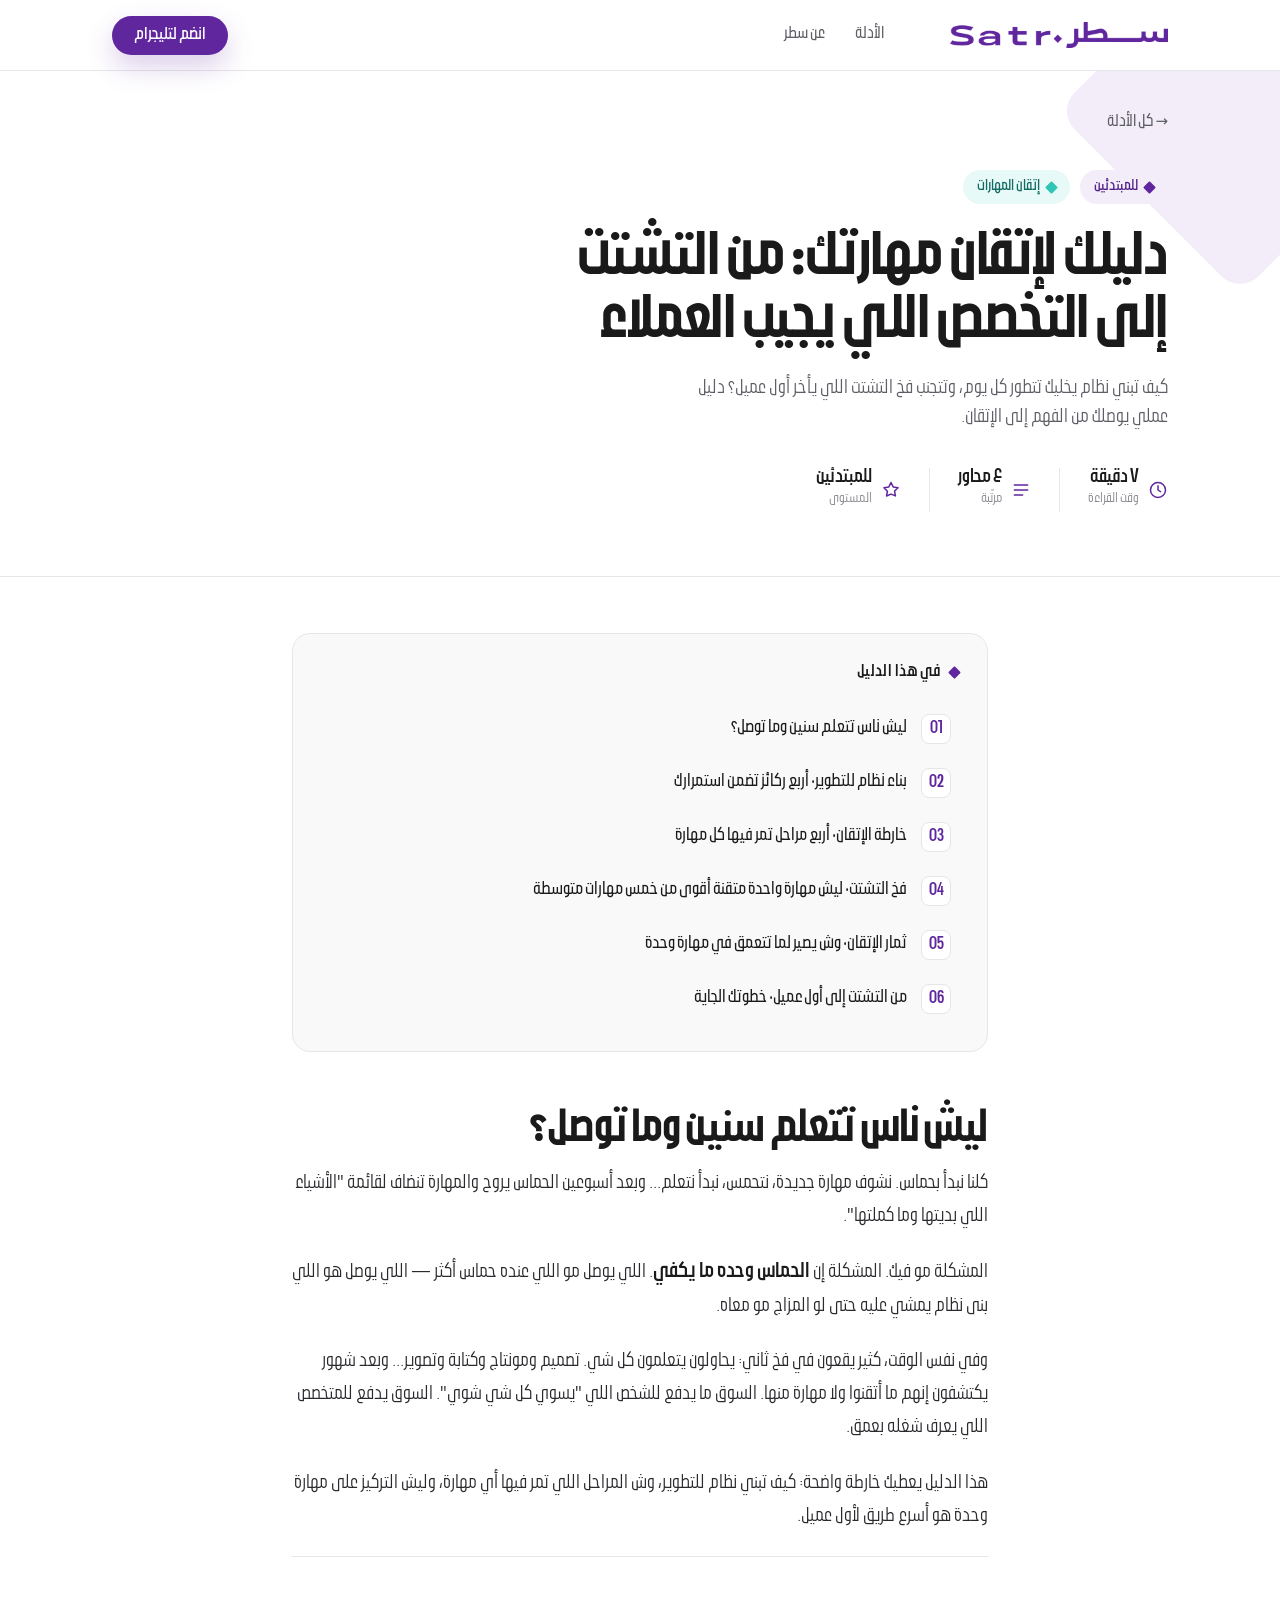
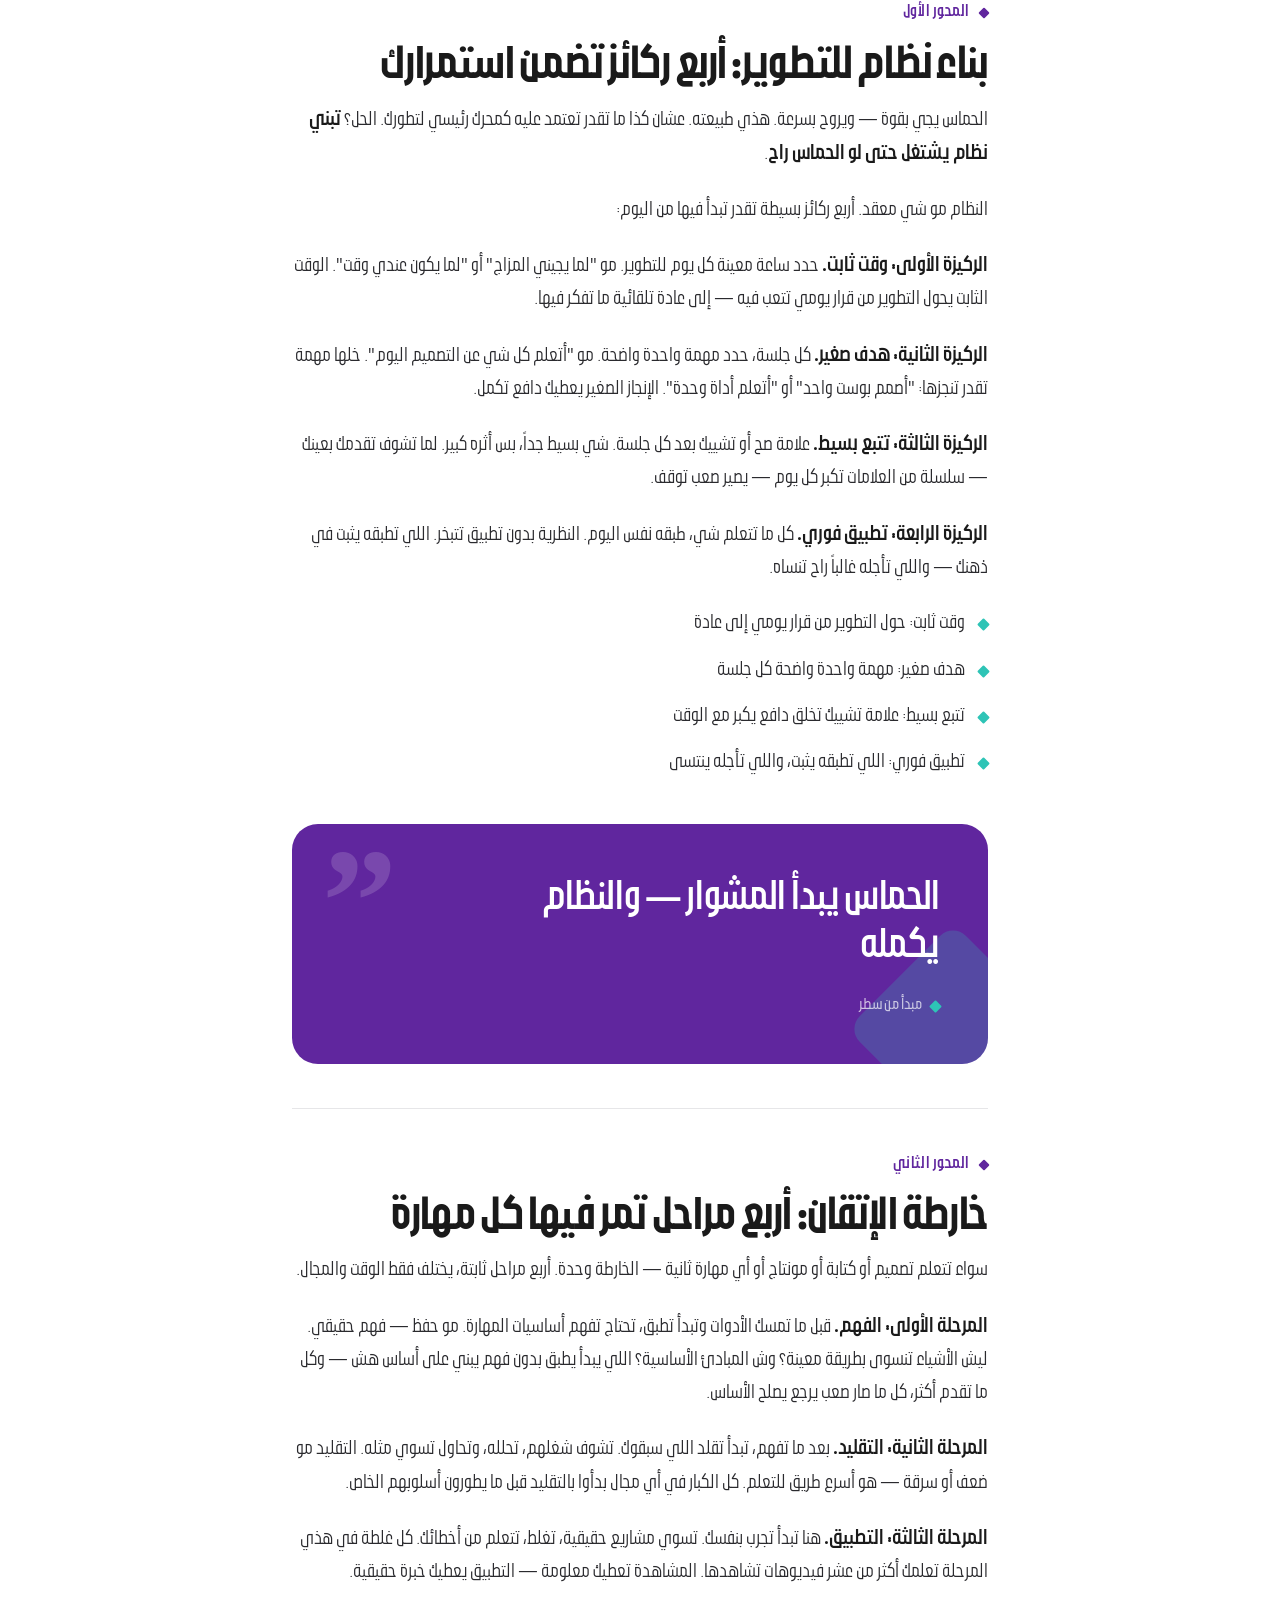
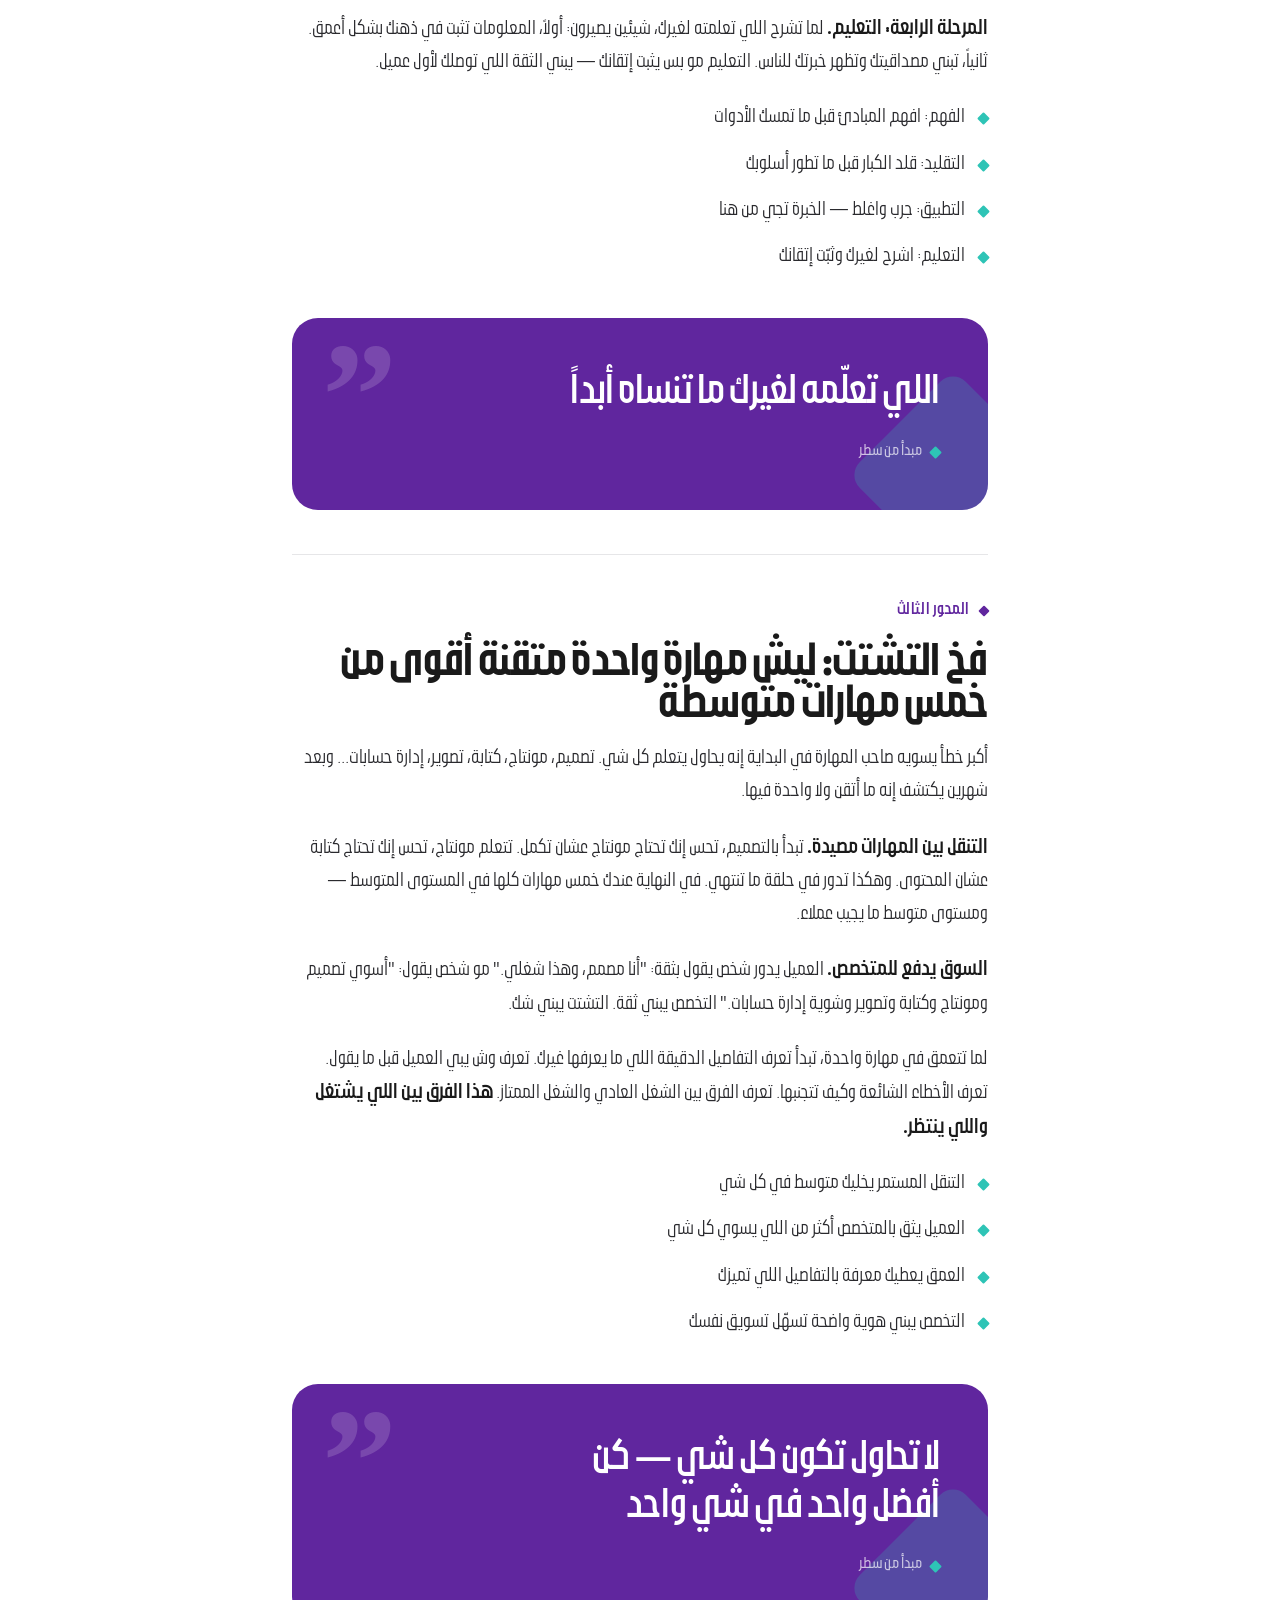
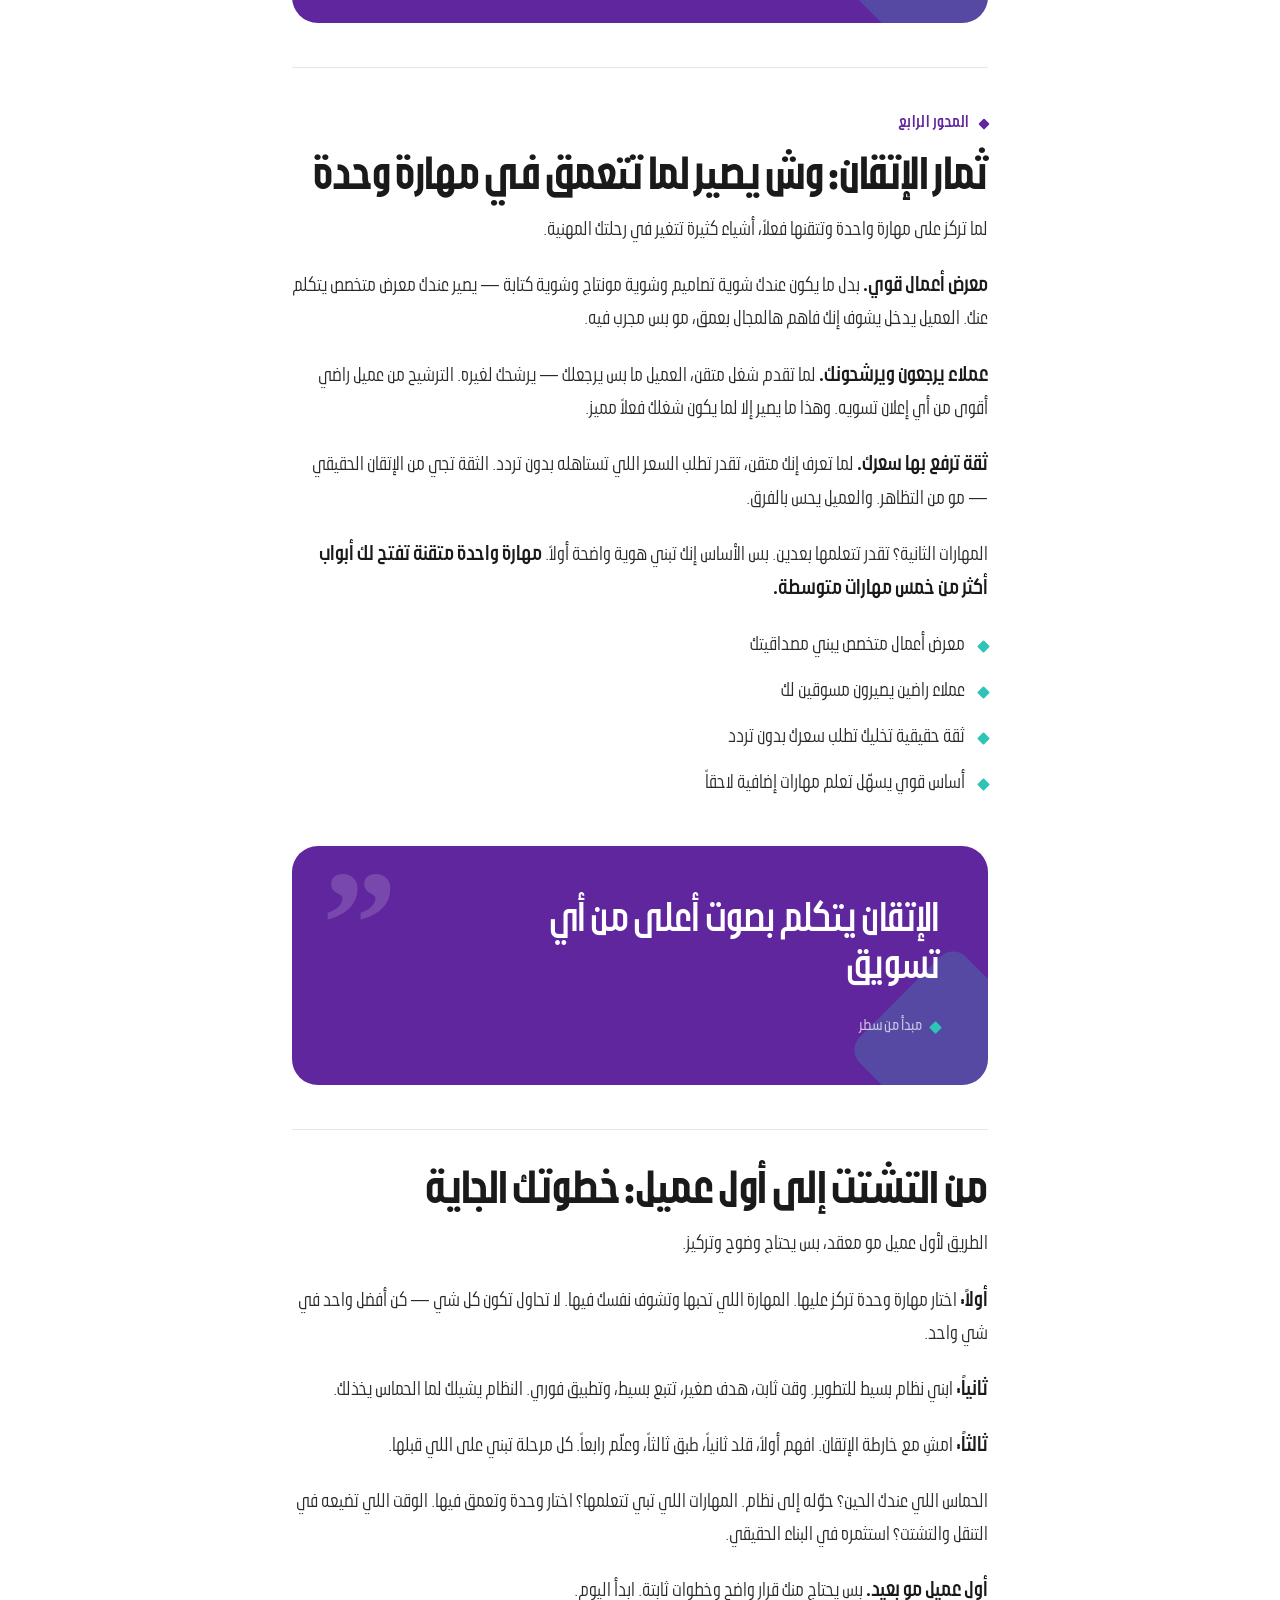
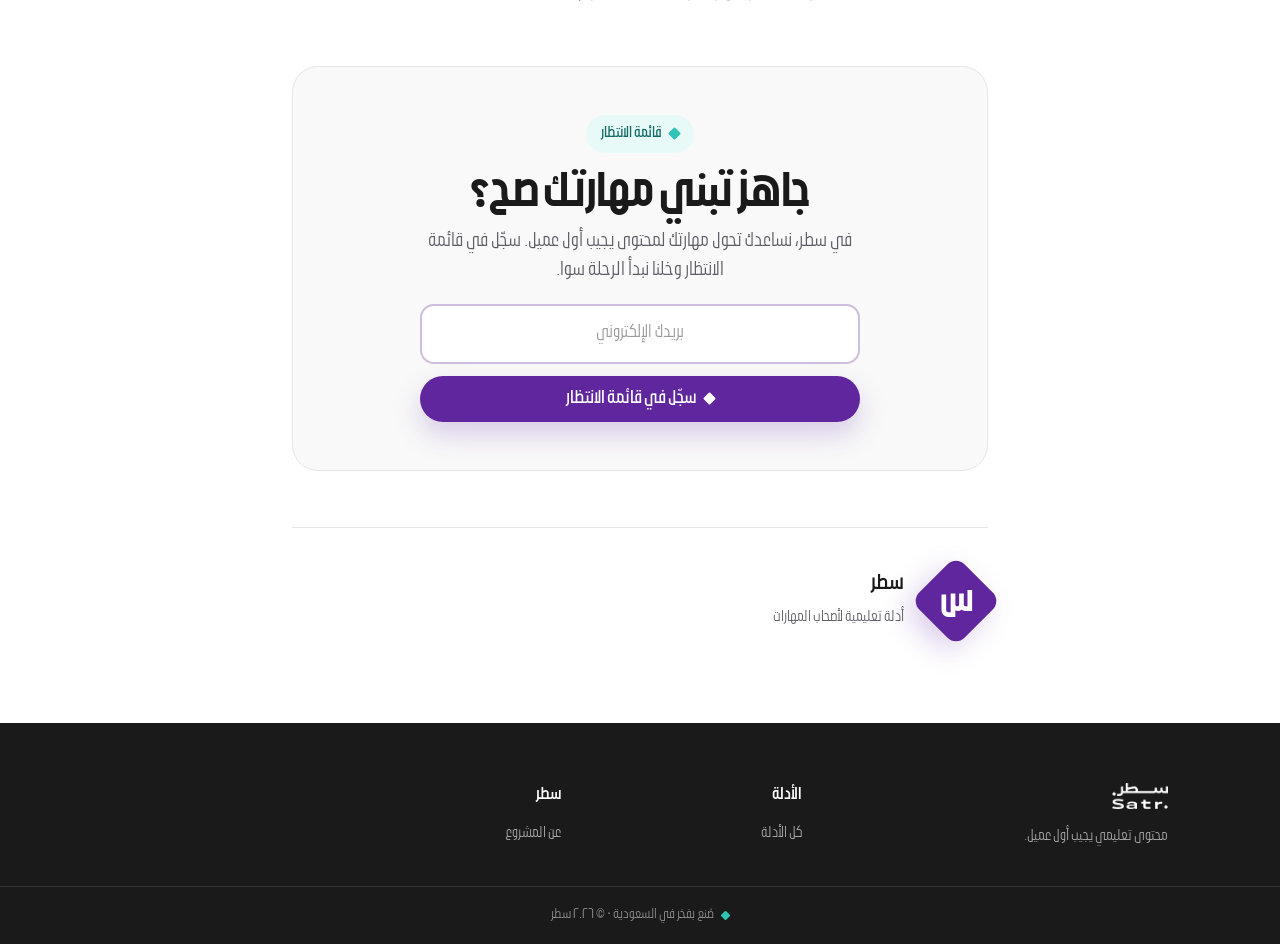
==== commit 9bc9bcdb: "نشر دليل جديد: دليلك لإتقان مهارتك: من التشتت إلى التخصص اللي يجيب العملاء" ====
--- a/guides/guide-3888bc56.html
+++ b/guides/guide-3888bc56.html
@@ -3,130 +3,134 @@
 <head>
 <meta charset="utf-8">
 <meta name="viewport" content="width=device-width, initial-scale=1">
-<title>دليلك لإتقان مهارتك وبناء نظام تطوير مستدام · سطر</title>
-<meta name="description" content="الحماس يبدأ المشوار، لكن النظام هو اللي يوصلك. دليل عملي يساعدك تبني مهارة قوية تجيب لك أول عميل.">
+<title>دليلك لإتقان مهارتك: من التشتت إلى التخصص اللي يجيب العملاء · سطر</title>
+<meta name="description" content="كيف تبني نظام يخليك تتطور كل يوم، وتتجنب فخ التشتت اللي يأخر أول عميل؟ دليل عملي يوصلك من الفهم إلى الإتقان.">
 <link rel="stylesheet" href="../colors_and_type.css">
 <link rel="stylesheet" href="../styles.css">
-<style>.wl-form{display:flex;gap:10px;flex-wrap:wrap;margin-top:6px}.wl-input{flex:1;min-width:200px;padding:14px 16px;border:2px solid rgba(96,38,158,.3);border-radius:12px;background:#fff;color:#1A1A1A;font-family:inherit;font-size:1rem}.wl-input::placeholder{color:#9b9b9b}.wl-input:focus{outline:none;border-color:#60269E;background:#fff;box-shadow:0 0 0 3px rgba(96,38,158,.12)}.wl-msg{margin-top:14px;padding:14px 18px;border-radius:12px;font-size:1.02rem;line-height:1.7}.wl-msg--ok{background:rgba(46,196,182,.16);border:1px solid rgba(46,196,182,.4);color:#0d7d72}.wl-msg--err{background:rgba(220,80,80,.12);border:1px solid rgba(220,80,80,.35);color:#b03030}.ctabox .wl-form .btn{margin:0}</style>
+<style>.wl-form{display:flex;flex-direction:column;gap:12px;margin-top:18px;max-width:440px;margin-inline:auto}.wl-input{width:100%;padding:15px 18px;border:2px solid rgba(96,38,158,.3);border-radius:14px;background:#fff;color:#1A1A1A;font-family:inherit;font-size:1.05rem;text-align:center;box-sizing:border-box}.wl-input::placeholder{color:#9b9b9b}.wl-input:focus{outline:none;border-color:#60269E;background:#fff;box-shadow:0 0 0 3px rgba(96,38,158,.12)}.wl-form .btn{margin:0;width:100%;justify-content:center}.wl-msg{margin-top:16px;padding:14px 18px;border-radius:12px;font-size:1.02rem;line-height:1.7;max-width:440px;margin-inline:auto}.wl-msg--ok{background:rgba(46,196,182,.16);border:1px solid rgba(46,196,182,.4);color:#0d7d72}.wl-msg--err{background:rgba(220,80,80,.12);border:1px solid rgba(220,80,80,.35);color:#b03030}</style>
 </head>
 <body>
 
 <header class="nav"><div class="nav__inner"><a href="../index.html" aria-label="سطر"><img class="nav__logo" src="../assets/logo-purple-trim.png" alt="سطر"></a><nav class="nav__links"><a class="nav__link" href="../index.html#guides">الأدلة</a><a class="nav__link" href="../index.html#about">عن سطر</a></nav><span class="nav__spacer"></span><a class="btn btn--primary" href="#waitlist"><span class="nav__cta-text">انضم لتليجرام</span></a></div></header>
 
 <section class="ghero"><div class="container"><a class="backlink" href="../index.html#guides">→ كل الأدلة</a><div class="tagrow"><span class="tag tag--level"><span class="rh rh--p"></span> للمبتدئين</span>
-      <span class="tag tag--topic"><span class="rh"></span> إتقان المهارات</span></div><h1 class="ghero__title">دليلك لإتقان مهارتك وبناء نظام تطوير مستدام</h1><p class="ghero__lead">الحماس يبدأ المشوار، لكن النظام هو اللي يوصلك. دليل عملي يساعدك تبني مهارة قوية تجيب لك أول عميل.</p><div class="ghero__meta"><div class="gm"><svg viewBox="0 0 24 24" fill="none" stroke-width="1.8" stroke-linecap="round" stroke-linejoin="round"><circle cx="12" cy="12" r="9"/><path d="M12 7v5l3 2"/></svg><div><b>٧ دقيقة</b><span>وقت القراءة</span></div></div><div class="gm"><svg viewBox="0 0 24 24" fill="none" stroke-width="1.8" stroke-linecap="round" stroke-linejoin="round"><path d="M4 6h16M4 12h16M4 18h10"/></svg><div><b>٤ محاور</b><span>مرتّبة</span></div></div><div class="gm"><svg viewBox="0 0 24 24" fill="none" stroke-width="1.8" stroke-linecap="round" stroke-linejoin="round"><path d="m12 3 2.6 5.3 5.9.9-4.2 4.1 1 5.8L12 16.9 6.7 19.2l1-5.8L3.5 9.2l5.9-.9z"/></svg><div><b>للمبتدئين</b><span>المستوى</span></div></div></div></div></section>
+      <span class="tag tag--topic"><span class="rh"></span> إتقان المهارات</span></div><h1 class="ghero__title">دليلك لإتقان مهارتك: من التشتت إلى التخصص اللي يجيب العملاء</h1><p class="ghero__lead">كيف تبني نظام يخليك تتطور كل يوم، وتتجنب فخ التشتت اللي يأخر أول عميل؟ دليل عملي يوصلك من الفهم إلى الإتقان.</p><div class="ghero__meta"><div class="gm"><svg viewBox="0 0 24 24" fill="none" stroke-width="1.8" stroke-linecap="round" stroke-linejoin="round"><circle cx="12" cy="12" r="9"/><path d="M12 7v5l3 2"/></svg><div><b>٧ دقيقة</b><span>وقت القراءة</span></div></div><div class="gm"><svg viewBox="0 0 24 24" fill="none" stroke-width="1.8" stroke-linecap="round" stroke-linejoin="round"><path d="M4 6h16M4 12h16M4 18h10"/></svg><div><b>٤ محاور</b><span>مرتّبة</span></div></div><div class="gm"><svg viewBox="0 0 24 24" fill="none" stroke-width="1.8" stroke-linecap="round" stroke-linejoin="round"><path d="m12 3 2.6 5.3 5.9.9-4.2 4.1 1 5.8L12 16.9 6.7 19.2l1-5.8L3.5 9.2l5.9-.9z"/></svg><div><b>للمبتدئين</b><span>المستوى</span></div></div></div></div></section>
 
 <div class="article-wrap"><div class="container container--narrow">
 <nav class="toc" aria-label="محتويات"><h2 class="toc__title"><span class="rh rh--p"></span> في هذا الدليل</h2><ol class="toc__list">
-        <li><a href="#s1">ليش الإتقان مو رفاهية؟</a></li>
-        <li><a href="#s2">بناء نظام تطوير يشتغل حتى لو الحماس راح</a></li>
-        <li><a href="#s3">خارطة الإتقان: أربع مراحل ثابتة لأي مهارة</a></li>
-        <li><a href="#s4">قوة التخصص: ليش مهارة واحدة أقوى من خمس؟</a></li>
-        <li><a href="#s5">كيف تجمع كل شي: خطة عملية للإتقان</a></li>
-        <li><a href="#s6">الإتقان هو طريقك لأول عميل</a></li>
+        <li><a href="#s1">ليش ناس تتعلم سنين وما توصل؟</a></li>
+        <li><a href="#s2">بناء نظام للتطوير: أربع ركائز تضمن استمرارك</a></li>
+        <li><a href="#s3">خارطة الإتقان: أربع مراحل تمر فيها كل مهارة</a></li>
+        <li><a href="#s4">فخ التشتت: ليش مهارة واحدة متقنة أقوى من خمس مهارات متوسطة</a></li>
+        <li><a href="#s5">ثمار الإتقان: وش يصير لما تتعمق في مهارة وحدة</a></li>
+        <li><a href="#s6">من التشتت إلى أول عميل: خطوتك الجاية</a></li>
 </ol></nav>
 
 <article class="article">
 
-      <h2 id="s1">ليش الإتقان مو رفاهية؟</h2>
+      <h2 id="s1">ليش ناس تتعلم سنين وما توصل؟</h2>
 
-      <p>كلنا نبدأ بحماس. نشوف مجال جديد، نتحمس، نشتري كورس، ننزل برنامج — وبعد أسبوعين؟ الحماس يخف، والمشروع ينضاف لقائمة الأشياء اللي "بنكملها بعدين".</p>
-      <p>المشكلة مو فيك. المشكلة إنك اعتمدت على الحماس كوقود رئيسي، والحماس بطبيعته <strong>متقلب</strong> — يجي بقوة ويروح بسرعة. اللي يكمل فعلاً ويوصل لمرحلة يجيب فيها عملاء مو اللي عنده حماس أكثر، هو اللي بنى <strong>نظام</strong> يمشي عليه حتى في الأيام اللي ما فيها مزاج.</p>
-      <p>وفي نفس الوقت، كثير من أصحاب المهارات يقعون في فخ ثاني: <strong>التشتت</strong>. يحاولون يتعلمون كل شي — تصميم ومونتاج وكتابة وتصوير — وبعد شهور يكتشفون إنهم ما أتقنوا ولا مهارة منها بشكل يخليهم يتميزون.</p>
-      <p>هذا الدليل يجمع لك الخارطة الكاملة: كيف تبني نظام تطوير مستدام، وكيف تمر بمراحل الإتقان الأربع، وليش التركيز على مهارة واحدة هو أقصر طريق لأول عميل.</p>
+      <p>كلنا نبدأ بحماس. نشوف مهارة جديدة، نتحمس، نبدأ نتعلم... وبعد أسبوعين الحماس يروح والمهارة تنضاف لقائمة "الأشياء اللي بديتها وما كملتها".</p>
+      <p>المشكلة مو فيك. المشكلة إن <strong>الحماس وحده ما يكفي</strong>. اللي يوصل مو اللي عنده حماس أكثر — اللي يوصل هو اللي بنى نظام يمشي عليه حتى لو المزاج مو معاه.</p>
+      <p>وفي نفس الوقت، كثير يقعون في فخ ثاني: يحاولون يتعلمون كل شي. تصميم ومونتاج وكتابة وتصوير... وبعد شهور يكتشفون إنهم ما أتقنوا ولا مهارة منها. السوق ما يدفع للشخص اللي "يسوي كل شي شوي". السوق يدفع للمتخصص اللي يعرف شغله بعمق.</p>
+      <p>هذا الدليل يعطيك خارطة واضحة: كيف تبني نظام للتطوير، وش المراحل اللي تمر فيها أي مهارة، وليش التركيز على مهارة وحدة هو أسرع طريق لأول عميل.</p>
 
       <hr class="divider">
 
       <div class="axis"><span class="axis__num"><span class="rh"></span> المحور الأول</span></div>
 
-      <h2 id="s2">بناء نظام تطوير يشتغل حتى لو الحماس راح</h2>
+      <h2 id="s2">بناء نظام للتطوير: أربع ركائز تضمن استمرارك</h2>
 
-      <p>الفكرة بسيطة: لا تخلي التطوير قرار يومي تاخذه كل صباح. خله <strong>عادة تلقائية</strong> ما تحتاج تفكير. كيف؟ بأربع عناصر تبني فيها نظامك الخاص.</p>
-      <p><strong>أول شي: وقت ثابت.</strong> حدد ساعة معينة كل يوم للتطوير — مو "لما يجيني المزاج" أو "إذا فضيت". الوقت الثابت يحول التطوير من شي تقرره كل يوم إلى عادة ما تفكر فيها، مثل ما تفرش أسنانك بدون ما تسأل نفسك "هل أفرش اليوم؟"</p>
-      <p><strong>ثاني شي: هدف صغير.</strong> كل جلسة، حدد مهمة واحدة واضحة وصغيرة. مو "أتعلم التصميم اليوم" — هذا هدف ضخم يشل. خله "أصمم بوست واحد" أو "أتعلم أداة وحدة". الهدف الصغير تنجزه، والإنجاز يعطيك دافع تكمل.</p>
-      <p><strong>ثالث شي: تتبع بسيط.</strong> علامة صح أو تشييك بعد كل جلسة. يمكن تشوفها تافهة، لكنها تصنع فرق كبير. لما تشوف سلسلة من العلامات قدامك، يصير عندك دافع ما تقطعها. تشوف تقدمك بعينك — فتكمل.</p>
-      <p><strong>رابع شي: تطبيق فوري.</strong> كل ما تتعلم شي، طبقه نفس اليوم. النظرية بدون تطبيق تتبخر. اللي تطبقه يثبت في ذهنك ويدك، واللي تأجله غالباً راح تنساه.</p>
+      <p>الحماس يجي بقوة — ويروح بسرعة. هذي طبيعته. عشان كذا ما تقدر تعتمد عليه كمحرك رئيسي لتطورك. الحل؟ <strong>تبني نظام يشتغل حتى لو الحماس راح</strong>.</p>
+      <p>النظام مو شي معقد. أربع ركائز بسيطة تقدر تبدأ فيها من اليوم:</p>
+      <p><strong>الركيزة الأولى: وقت ثابت.</strong> حدد ساعة معينة كل يوم للتطوير. مو "لما يجيني المزاج" أو "لما يكون عندي وقت". الوقت الثابت يحول التطوير من قرار يومي تتعب فيه — إلى عادة تلقائية ما تفكر فيها.</p>
+      <p><strong>الركيزة الثانية: هدف صغير.</strong> كل جلسة، حدد مهمة واحدة واضحة. مو "أتعلم كل شي عن التصميم اليوم". خلها مهمة تقدر تنجزها: "أصمم بوست واحد" أو "أتعلم أداة وحدة". الإنجاز الصغير يعطيك دافع تكمل.</p>
+      <p><strong>الركيزة الثالثة: تتبع بسيط.</strong> علامة صح أو تشييك بعد كل جلسة. شي بسيط جداً، بس أثره كبير. لما تشوف تقدمك بعينك — سلسلة من العلامات تكبر كل يوم — يصير صعب توقف.</p>
+      <p><strong>الركيزة الرابعة: تطبيق فوري.</strong> كل ما تتعلم شي، طبقه نفس اليوم. النظرية بدون تطبيق تتبخر. اللي تطبقه يثبت في ذهنك — واللي تأجله غالباً راح تنساه.</p>
 
       <ul>
-        <li>حدد وقت ثابت يومي للتطوير — حتى لو نص ساعة</li>
-        <li>اختار مهمة واحدة صغيرة لكل جلسة</li>
-        <li>سجل إنجازك بعلامة بسيطة كل يوم</li>
-        <li>طبق اللي تعلمته فوراً — لا تأجل</li>
+        <li>وقت ثابت: حول التطوير من قرار يومي إلى عادة</li>
+        <li>هدف صغير: مهمة واحدة واضحة كل جلسة</li>
+        <li>تتبع بسيط: علامة تشييك تخلق دافع يكبر مع الوقت</li>
+        <li>تطبيق فوري: اللي تطبقه يثبت، واللي تأجله ينتسى</li>
       </ul>
 
-      <figure class="pullquote"><span class="pullquote__mark">”</span><span class="pullquote__rh"></span><p>الحماس يبدأ المشوار — والنظام يكمله.</p><cite><span class="rh"></span> مبدأ من سطر</cite></figure>
+      <figure class="pullquote"><span class="pullquote__mark">”</span><span class="pullquote__rh"></span><p>الحماس يبدأ المشوار — والنظام يكمله</p><cite><span class="rh"></span> مبدأ من سطر</cite></figure>
 
       <hr class="divider">
 
       <div class="axis"><span class="axis__num"><span class="rh"></span> المحور الثاني</span></div>
 
-      <h2 id="s3">خارطة الإتقان: أربع مراحل ثابتة لأي مهارة</h2>
+      <h2 id="s3">خارطة الإتقان: أربع مراحل تمر فيها كل مهارة</h2>
 
-      <p>سواء تتعلم تصميم أو كتابة أو برمجة أو أي مهارة ثانية — الخارطة واحدة. أربع مراحل تمر فيها بالترتيب، يختلف بس الوقت والمجال.</p>
-      <p><strong>المرحلة الأولى: الفهم.</strong> قبل أي تطبيق، تحتاج تفهم أساسيات المهارة — مو حفظ، فهم حقيقي. ليش الأشياء تتسوى بطريقة معينة؟ وش المنطق وراها؟ اللي يبدأ يطبق بدون فهم يبني على أساس هش، وبيرجع يعيد كل شي من الصفر لاحقاً.</p>
-      <p><strong>المرحلة الثانية: التقليد.</strong> هنا تتعلم من اللي سبقوك. تقلد طريقتهم، تحلل شغلهم، تحاول تسوي مثلهم. وهذا <strong>مو ضعف</strong> — هذا أسرع طريق تتعلم فيه. كل المحترفين بدأوا بالتقليد قبل ما يطورون أسلوبهم الخاص.</p>
-      <p><strong>المرحلة الثالثة: التطبيق.</strong> هنا تجرب بنفسك، تغلط، تتعلم من أخطائك. كل غلطة في هالمرحلة تعلمك أكثر من عشر فيديوهات تشاهدها. المشاهدة تعطيك معلومة — التطبيق يعطيك <strong>خبرة</strong>.</p>
-      <p><strong>المرحلة الرابعة: التعليم.</strong> لما تشرح اللي تعلمته لغيرك، تثبت إتقانك وتظهر خبرتك في نفس الوقت. التعليم يجبرك تفهم الموضوع بعمق أكثر، ويبني لك مصداقية تساعدك توصل لأول عميل.</p>
+      <p>سواء تتعلم تصميم أو كتابة أو مونتاج أو أي مهارة ثانية — الخارطة وحدة. أربع مراحل ثابتة، يختلف فقط الوقت والمجال.</p>
+      <p><strong>المرحلة الأولى: الفهم.</strong> قبل ما تمسك الأدوات وتبدأ تطبق، تحتاج تفهم أساسيات المهارة. مو حفظ — فهم حقيقي. ليش الأشياء تنسوى بطريقة معينة؟ وش المبادئ الأساسية؟ اللي يبدأ يطبق بدون فهم يبني على أساس هش — وكل ما تقدم أكثر، كل ما صار صعب يرجع يصلح الأساس.</p>
+      <p><strong>المرحلة الثانية: التقليد.</strong> بعد ما تفهم، تبدأ تقلد اللي سبقوك. تشوف شغلهم، تحلله، وتحاول تسوي مثله. التقليد مو ضعف أو سرقة — هو أسرع طريق للتعلم. كل الكبار في أي مجال بدأوا بالتقليد قبل ما يطورون أسلوبهم الخاص.</p>
+      <p><strong>المرحلة الثالثة: التطبيق.</strong> هنا تبدأ تجرب بنفسك. تسوي مشاريع حقيقية، تغلط، تتعلم من أخطائك. كل غلطة في هذي المرحلة تعلمك أكثر من عشر فيديوهات تشاهدها. المشاهدة تعطيك معلومة — التطبيق يعطيك خبرة حقيقية.</p>
+      <p><strong>المرحلة الرابعة: التعليم.</strong> لما تشرح اللي تعلمته لغيرك، شيئين يصيرون: أولاً، المعلومات تثبت في ذهنك بشكل أعمق. ثانياً، تبني مصداقيتك وتظهر خبرتك للناس. التعليم مو بس يثبت إتقانك — يبني الثقة اللي توصلك لأول عميل.</p>
 
       <ul>
-        <li>افهم الأساسيات قبل ما تبدأ تطبق</li>
-        <li>قلد المحترفين في البداية بدون خجل</li>
-        <li>جرب بنفسك واستقبل الأخطاء كدروس</li>
-        <li>علم غيرك — حتى لو بمحتوى بسيط</li>
+        <li>الفهم: افهم المبادئ قبل ما تمسك الأدوات</li>
+        <li>التقليد: قلد الكبار قبل ما تطور أسلوبك</li>
+        <li>التطبيق: جرب واغلط — الخبرة تجي من هنا</li>
+        <li>التعليم: اشرح لغيرك وثبّت إتقانك</li>
       </ul>
 
-      <figure class="pullquote"><span class="pullquote__mark">”</span><span class="pullquote__rh"></span><p>الفهم. التقليد. التطبيق. التعليم. أي مهارة — نفس الخارطة.</p><cite><span class="rh"></span> مبدأ من سطر</cite></figure>
+      <figure class="pullquote"><span class="pullquote__mark">”</span><span class="pullquote__rh"></span><p>اللي تعلّمه لغيرك ما تنساه أبداً</p><cite><span class="rh"></span> مبدأ من سطر</cite></figure>
 
       <hr class="divider">
 
       <div class="axis"><span class="axis__num"><span class="rh"></span> المحور الثالث</span></div>
 
-      <h2 id="s4">قوة التخصص: ليش مهارة واحدة أقوى من خمس؟</h2>
+      <h2 id="s4">فخ التشتت: ليش مهارة واحدة متقنة أقوى من خمس مهارات متوسطة</h2>
 
-      <p>أكبر خطأ يسويه صاحب المهارة في البداية إنه يحاول يتعلم <strong>كل شي</strong>. تصميم، مونتاج، كتابة، تصوير، إدارة حسابات... وبعد شهرين يكتشف إنه ما أتقن ولا واحدة فيهم بشكل يميزه عن غيره.</p>
-      <p>التنقل بين المهارات مصيدة حقيقية. تبدأ بالتصميم، تحس إنك تحتاج مونتاج. تتعلم مونتاج، تحس إنك تحتاج كتابة. وفي النهاية عندك خمس مهارات كلها في <strong>المستوى المتوسط</strong> — وهذا المستوى ما يدفع له أحد.</p>
-      <p><strong>السوق يدفع للمتخصص.</strong> العميل يدور شخص يقول بثقة: "أنا مصمم وهذا شغلي" — مو شخص يقول: "أسوي تصميم ومونتاج وكتابة وتصوير وشوية إدارة حسابات." التخصص يعطيك وضوح، والوضوح يجذب العملاء.</p>
-      <p>لما تتعمق في مهارة واحدة، تصير تعرف التفاصيل الدقيقة اللي ما يعرفها المتوسط. تعرف وش يبي العميل قبل ما يقول. تعرف الأخطاء الشائعة وكيف تتجنبها. هذا الفرق بين اللي يشتغل واللي ينتظر.</p>
+      <p>أكبر خطأ يسويه صاحب المهارة في البداية إنه يحاول يتعلم كل شي. تصميم، مونتاج، كتابة، تصوير، إدارة حسابات... وبعد شهرين يكتشف إنه ما أتقن ولا واحدة فيها.</p>
+      <p><strong>التنقل بين المهارات مصيدة.</strong> تبدأ بالتصميم، تحس إنك تحتاج مونتاج عشان تكمل. تتعلم مونتاج، تحس إنك تحتاج كتابة عشان المحتوى. وهكذا تدور في حلقة ما تنتهي. في النهاية عندك خمس مهارات كلها في المستوى المتوسط — ومستوى متوسط ما يجيب عملاء.</p>
+      <p><strong>السوق يدفع للمتخصص.</strong> العميل يدور شخص يقول بثقة: "أنا مصمم، وهذا شغلي." مو شخص يقول: "أسوي تصميم ومونتاج وكتابة وتصوير وشوية إدارة حسابات." التخصص يبني ثقة. التشتت يبني شك.</p>
+      <p>لما تتعمق في مهارة واحدة، تبدأ تعرف التفاصيل الدقيقة اللي ما يعرفها غيرك. تعرف وش يبي العميل قبل ما يقول. تعرف الأخطاء الشائعة وكيف تتجنبها. تعرف الفرق بين الشغل العادي والشغل الممتاز. <strong>هذا الفرق بين اللي يشتغل واللي ينتظر.</strong></p>
 
       <ul>
-        <li>معرض أعمال قوي ومتخصص يتكلم عنك</li>
-        <li>عملاء يرجعون لك ويرشحونك لغيرهم</li>
-        <li>ثقة تخليك ترفع سعرك مع الوقت</li>
-        <li>هوية واضحة في السوق تميزك عن البقية</li>
+        <li>التنقل المستمر يخليك متوسط في كل شي</li>
+        <li>العميل يثق بالمتخصص أكثر من اللي يسوي كل شي</li>
+        <li>العمق يعطيك معرفة بالتفاصيل اللي تميزك</li>
+        <li>التخصص يبني هوية واضحة تسهّل تسويق نفسك</li>
       </ul>
 
-      <figure class="pullquote"><span class="pullquote__mark">”</span><span class="pullquote__rh"></span><p>لا تحاول تكون كل شي. اختار مهارة وحدة، واشتغل عليها بعمق.</p><cite><span class="rh"></span> مبدأ من سطر</cite></figure>
+      <figure class="pullquote"><span class="pullquote__mark">”</span><span class="pullquote__rh"></span><p>لا تحاول تكون كل شي — كن أفضل واحد في شي واحد</p><cite><span class="rh"></span> مبدأ من سطر</cite></figure>
 
       <hr class="divider">
 
       <div class="axis"><span class="axis__num"><span class="rh"></span> المحور الرابع</span></div>
 
-      <h2 id="s5">كيف تجمع كل شي: خطة عملية للإتقان</h2>
+      <h2 id="s5">ثمار الإتقان: وش يصير لما تتعمق في مهارة وحدة</h2>
 
-      <p>خلنا نربط كل اللي قلناه في خطة واضحة تقدر تبدأ فيها من اليوم.</p>
-      <p><strong>أولاً: اختار مهارة واحدة.</strong> وش المهارة اللي تحس فيها ميل طبيعي؟ وش اللي لو اشتغلت عليه سنة كاملة ما تمل منه؟ اختارها وارتبط فيها. الباقي يجي بعدين.</p>
-      <p><strong>ثانياً: حدد مرحلتك الحالية.</strong> وين أنت من المراحل الأربع؟ هل أنت في مرحلة الفهم وتحتاج تتعلم الأساسيات؟ أو في مرحلة التقليد وتحتاج تحلل شغل المحترفين؟ معرفة مرحلتك تحدد خطوتك الجاية.</p>
-      <p><strong>ثالثاً: ابني نظامك.</strong> حدد وقت ثابت، هدف صغير يومي، طريقة تتبع بسيطة. لا تعقدها — البساطة هي اللي تخليك تستمر.</p>
-      <p><strong>رابعاً: طبق وعلم.</strong> كل ما تتعلم شي، طبقه فوراً. وكل ما تحس إنك فهمت موضوع، شاركه مع غيرك — حتى لو بتغريدة أو ستوري. التعليم يثبت الفهم ويبني لك حضور.</p>
+      <p>لما تركز على مهارة واحدة وتتقنها فعلاً، أشياء كثيرة تتغير في رحلتك المهنية.</p>
+      <p><strong>معرض أعمال قوي.</strong> بدل ما يكون عندك شوية تصاميم وشوية مونتاج وشوية كتابة — يصير عندك معرض متخصص يتكلم عنك. العميل يدخل يشوف إنك فاهم هالمجال بعمق، مو بس مجرب فيه.</p>
+      <p><strong>عملاء يرجعون ويرشحونك.</strong> لما تقدم شغل متقن، العميل ما بس يرجعلك — يرشحك لغيره. الترشيح من عميل راضي أقوى من أي إعلان تسويه. وهذا ما يصير إلا لما يكون شغلك فعلاً مميز.</p>
+      <p><strong>ثقة ترفع بها سعرك.</strong> لما تعرف إنك متقن، تقدر تطلب السعر اللي تستاهله بدون تردد. الثقة تجي من الإتقان الحقيقي — مو من التظاهر. والعميل يحس بالفرق.</p>
+      <p>المهارات الثانية؟ تقدر تتعلمها بعدين. بس الأساس إنك تبني هوية واضحة أولاً. <strong>مهارة واحدة متقنة تفتح لك أبواب أكثر من خمس مهارات متوسطة.</strong></p>
 
       <ul>
-        <li>اختار مهارة واحدة والتزم فيها</li>
-        <li>حدد مرحلتك الحالية من الأربع مراحل</li>
-        <li>ابني نظام بسيط: وقت + هدف + تتبع</li>
-        <li>طبق كل ما تتعلم وشارك معرفتك</li>
+        <li>معرض أعمال متخصص يبني مصداقيتك</li>
+        <li>عملاء راضين يصيرون مسوقين لك</li>
+        <li>ثقة حقيقية تخليك تطلب سعرك بدون تردد</li>
+        <li>أساس قوي يسهّل تعلم مهارات إضافية لاحقاً</li>
       </ul>
 
-      <figure class="pullquote"><span class="pullquote__mark">”</span><span class="pullquote__rh"></span><p>الخطوة الجاية دايماً واضحة — لما تعرف وين أنت الحين.</p><cite><span class="rh"></span> مبدأ من سطر</cite></figure>
+      <figure class="pullquote"><span class="pullquote__mark">”</span><span class="pullquote__rh"></span><p>الإتقان يتكلم بصوت أعلى من أي تسويق</p><cite><span class="rh"></span> مبدأ من سطر</cite></figure>
 
       <hr class="divider">
 
-      <h2 id="s6">الإتقان هو طريقك لأول عميل</h2>
+      <h2 id="s6">من التشتت إلى أول عميل: خطوتك الجاية</h2>
 
-      <p>أول عميل ما يجي بالصدفة، ولا يجي لأنك تعرف شوية من كل شي. يجي لأنك <strong>متخصص</strong> في مهارة واحدة، عندك <strong>نظام</strong> يخليك تتطور باستمرار، وفاهم <strong>المراحل</strong> اللي تمر فيها.</p>
-      <p>السوق مليان ناس يسوون كل شي بشكل متوسط. اللي يبرز هو اللي يسوي شي واحد بشكل استثنائي. وهذا ما يحتاج موهبة خارقة — يحتاج <strong>التزام</strong> و<strong>نظام</strong> و<strong>صبر</strong>.</p>
-      <p>ابدأ اليوم. اختار مهارتك. ابني نظامك. وثق إن كل يوم تشتغل فيه يقربك خطوة من أول عميل يدفع لك على شي أنت تحبه وتتقنه.</p>
+      <p>الطريق لأول عميل مو معقد، بس يحتاج وضوح وتركيز.</p>
+      <p><strong>أولاً:</strong> اختار مهارة وحدة تركز عليها. المهارة اللي تحبها وتشوف نفسك فيها. لا تحاول تكون كل شي — كن أفضل واحد في شي واحد.</p>
+      <p><strong>ثانياً:</strong> ابني نظام بسيط للتطوير. وقت ثابت، هدف صغير، تتبع بسيط، وتطبيق فوري. النظام يشيلك لما الحماس يخذلك.</p>
+      <p><strong>ثالثاً:</strong> امشِ مع خارطة الإتقان. افهم أولاً، قلد ثانياً، طبق ثالثاً، وعلّم رابعاً. كل مرحلة تبني على اللي قبلها.</p>
+      <p>الحماس اللي عندك الحين؟ حوّله إلى نظام. المهارات اللي تبي تتعلمها؟ اختار وحدة وتعمق فيها. الوقت اللي تضيعه في التنقل والتشتت؟ استثمره في البناء الحقيقي.</p>
+      <p><strong>أول عميل مو بعيد.</strong> بس يحتاج منك قرار واضح وخطوات ثابتة. ابدأ اليوم.</p>
 
-<section class="ctabox" id="waitlist"><span class="ctabox__tag"><span class="rh"></span> قائمة الانتظار</span><h2>جاهز تبني مهارتك صح؟</h2><p>سجل في قائمة انتظار مصنع سطر وخلنا نساعدك تبني نظام تطوير يوصلك لأول عميل.</p><form class="wl-form" onsubmit="return satrJoin(event)"><input class="wl-input" type="email" name="email" placeholder="بريدك الإلكتروني" required dir="ltr"><button class="btn btn--primary btn--lg" type="submit"><span class="rh" style="background:#fff"></span> <span class="wl-btn-text">سجّل في قائمة الانتظار</span></button></form><p class="wl-msg" id="wlMsg" style="display:none"></p></section>
+<section class="ctabox" id="waitlist"><span class="ctabox__tag"><span class="rh"></span> قائمة الانتظار</span><h2>جاهز تبني مهارتك صح؟</h2><p>في سطر، نساعدك تحول مهارتك لمحتوى يجيب أول عميل. سجّل في قائمة الانتظار وخلنا نبدأ الرحلة سوا.</p><form class="wl-form" onsubmit="return satrJoin(event)"><input class="wl-input" type="email" name="email" placeholder="بريدك الإلكتروني" required dir="ltr"><button class="btn btn--primary btn--lg" type="submit"><span class="rh" style="background:#fff"></span> <span class="wl-btn-text">سجّل في قائمة الانتظار</span></button></form><p class="wl-msg" id="wlMsg" style="display:none"></p></section>
 
 <div class="author"><div class="author__avatar"><span>س</span></div><div class="author__info"><b>سطر</b><span>أدلة تعليمية لأصحاب المهارات</span></div></div>
 
@@ -134,7 +138,7 @@
 
 <footer class="footer"><div class="footer__inner"><div class="footer__brand"><img class="footer__logo" src="../assets/logo-white-trim.png" alt="سطر"><p class="footer__tag">محتوى تعليمي يجيب أول عميل.</p></div><div class="footer__col"><h4>الأدلة</h4><a href="../index.html#guides">كل الأدلة</a></div><div class="footer__col"><h4>سطر</h4><a href="../index.html#about">عن المشروع</a></div></div><div class="footer__bar"><span class="rh"></span> صُنع بفخر في السعودية · © ٢٠٢٦ سطر</div></footer>
 
-<script>var GUIDE_TITLE="دليلك لإتقان مهارتك وبناء نظام تطوير مستدام";function satrJoin(e){e.preventDefault();var f=e.target;var email=f.email.value.trim();var btn=f.querySelector("button");var msg=document.getElementById("wlMsg");if(!email){return false;}btn.disabled=true;btn.querySelector(".wl-btn-text").textContent="جاري التسجيل...";fetch("https://satr2030.app.n8n.cloud/webhook/satr-waitlist",{method:"POST",headers:{"Content-Type":"application/json"},body:JSON.stringify({email:email,guide:GUIDE_TITLE,source:"دليل سطر"})}).then(function(r){return r.json();}).then(function(d){f.style.display="none";msg.style.display="block";msg.className="wl-msg wl-msg--ok";msg.innerHTML="✅ <b>تم تسجيلك بنجاح!</b><br>شكراً لك — صرت ضمن قائمة الانتظار. بنرسل لك أول ما يصير عندنا جديد يفيدك. 🙏";}).catch(function(err){btn.disabled=false;btn.querySelector(".wl-btn-text").textContent="حاول مرة ثانية";msg.style.display="block";msg.className="wl-msg wl-msg--err";msg.textContent="صار خطأ بسيط، جرّب مرة ثانية بعد لحظات.";});return false;}</script>
+<script>var GUIDE_TITLE="دليلك لإتقان مهارتك: من التشتت إلى التخصص اللي يجيب العملاء";function satrJoin(e){e.preventDefault();var f=e.target;var email=f.email.value.trim();var btn=f.querySelector("button");var msg=document.getElementById("wlMsg");if(!email){return false;}btn.disabled=true;btn.querySelector(".wl-btn-text").textContent="جاري التسجيل...";fetch("https://satr2030.app.n8n.cloud/webhook/satr-waitlist",{method:"POST",headers:{"Content-Type":"application/json"},body:JSON.stringify({email:email,guide:GUIDE_TITLE,source:"دليل سطر"})}).then(function(r){return r.json();}).then(function(d){f.style.display="none";msg.style.display="block";msg.className="wl-msg wl-msg--ok";msg.innerHTML="✅ <b>تم تسجيلك بنجاح!</b><br>شكراً لك — صرت ضمن قائمة الانتظار. بنرسل لك أول ما يصير عندنا جديد يفيدك. 🙏";}).catch(function(err){btn.disabled=false;btn.querySelector(".wl-btn-text").textContent="حاول مرة ثانية";msg.style.display="block";msg.className="wl-msg wl-msg--err";msg.textContent="صار خطأ بسيط، جرّب مرة ثانية بعد لحظات.";});return false;}</script>
 
 </body>
 </html>
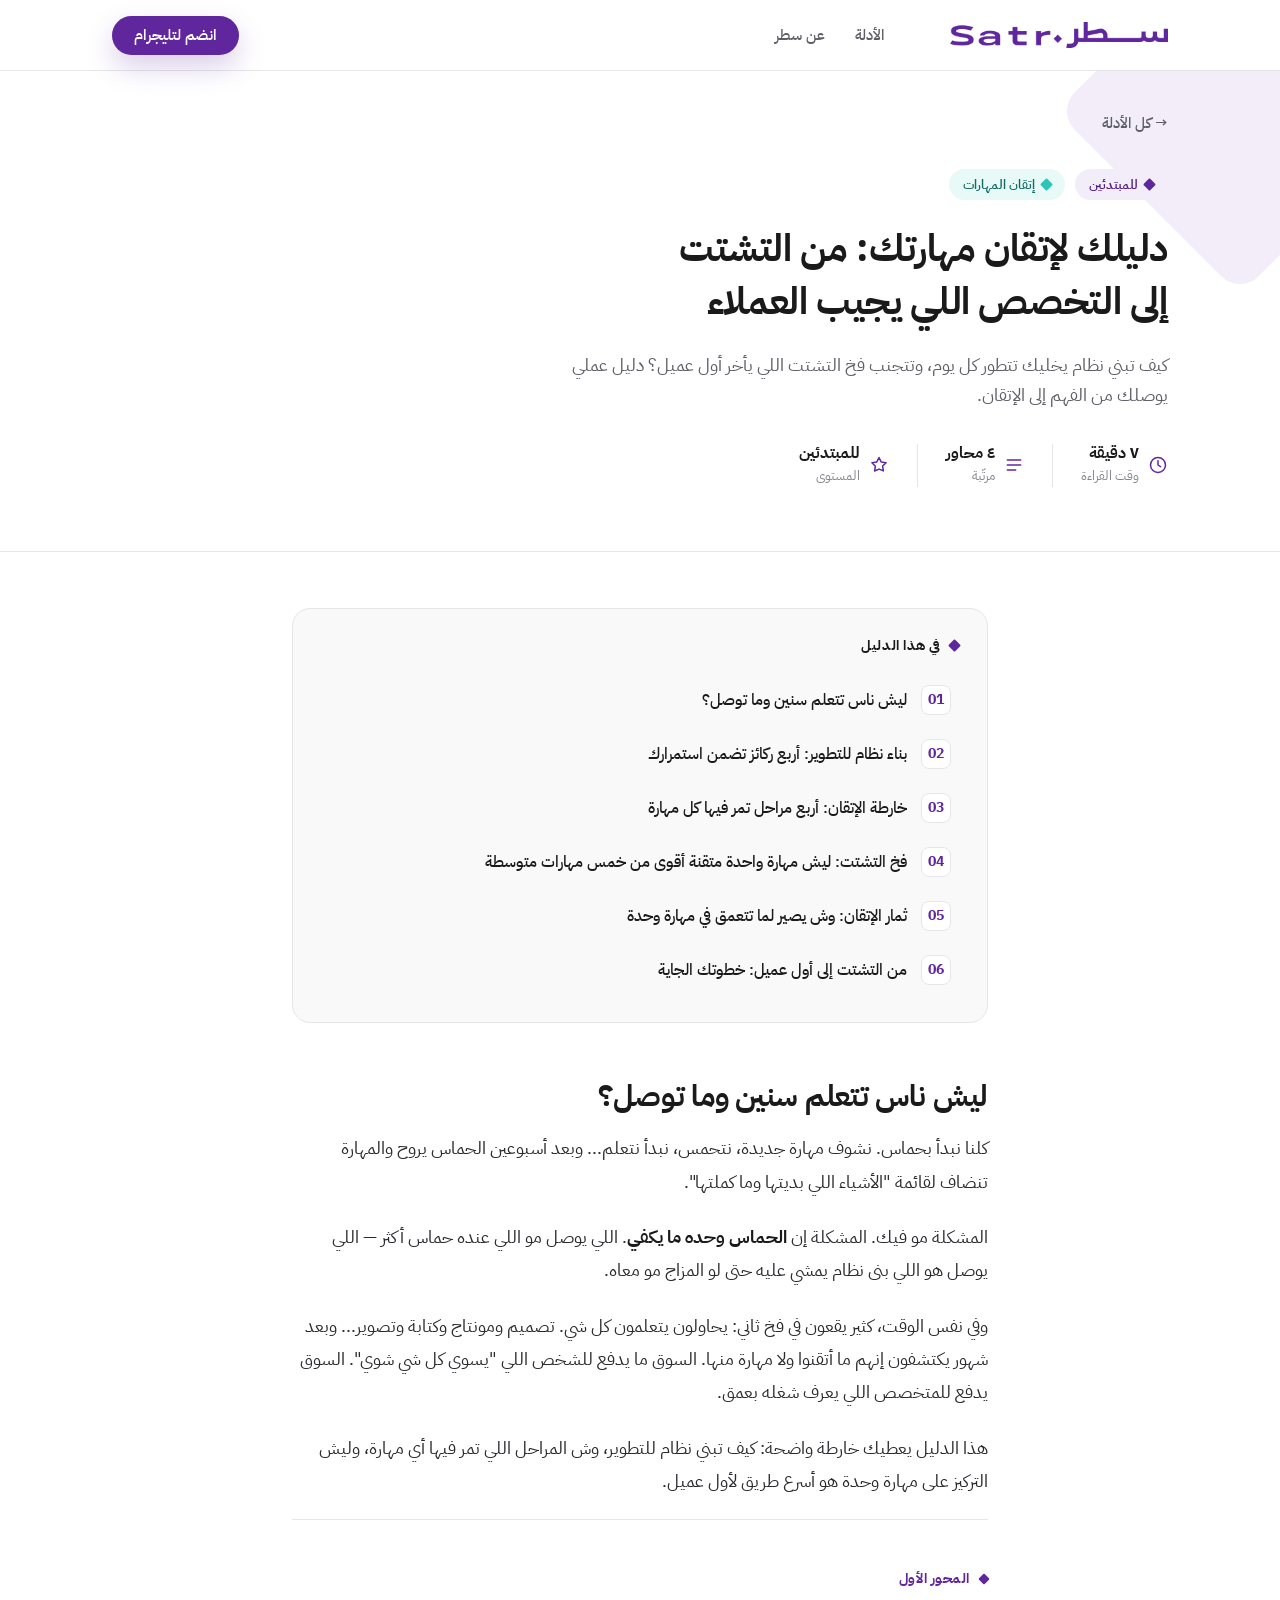
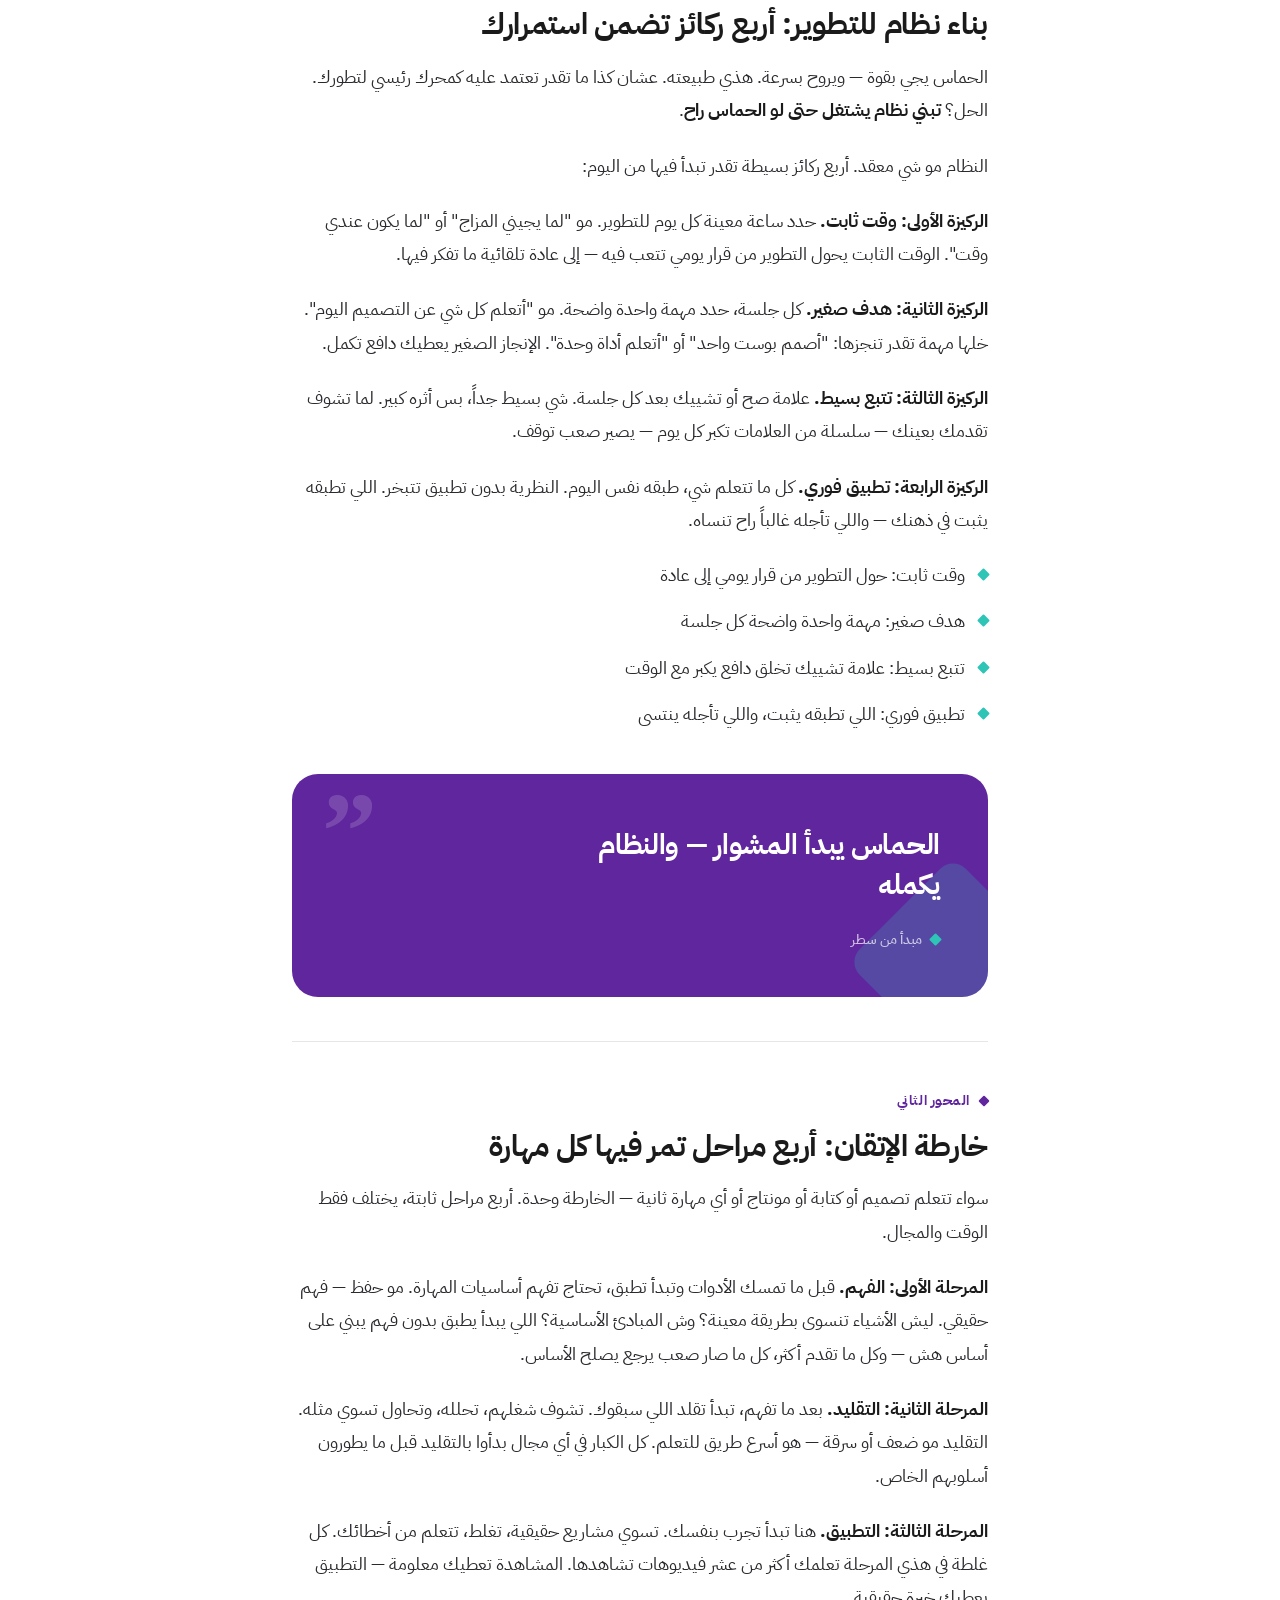
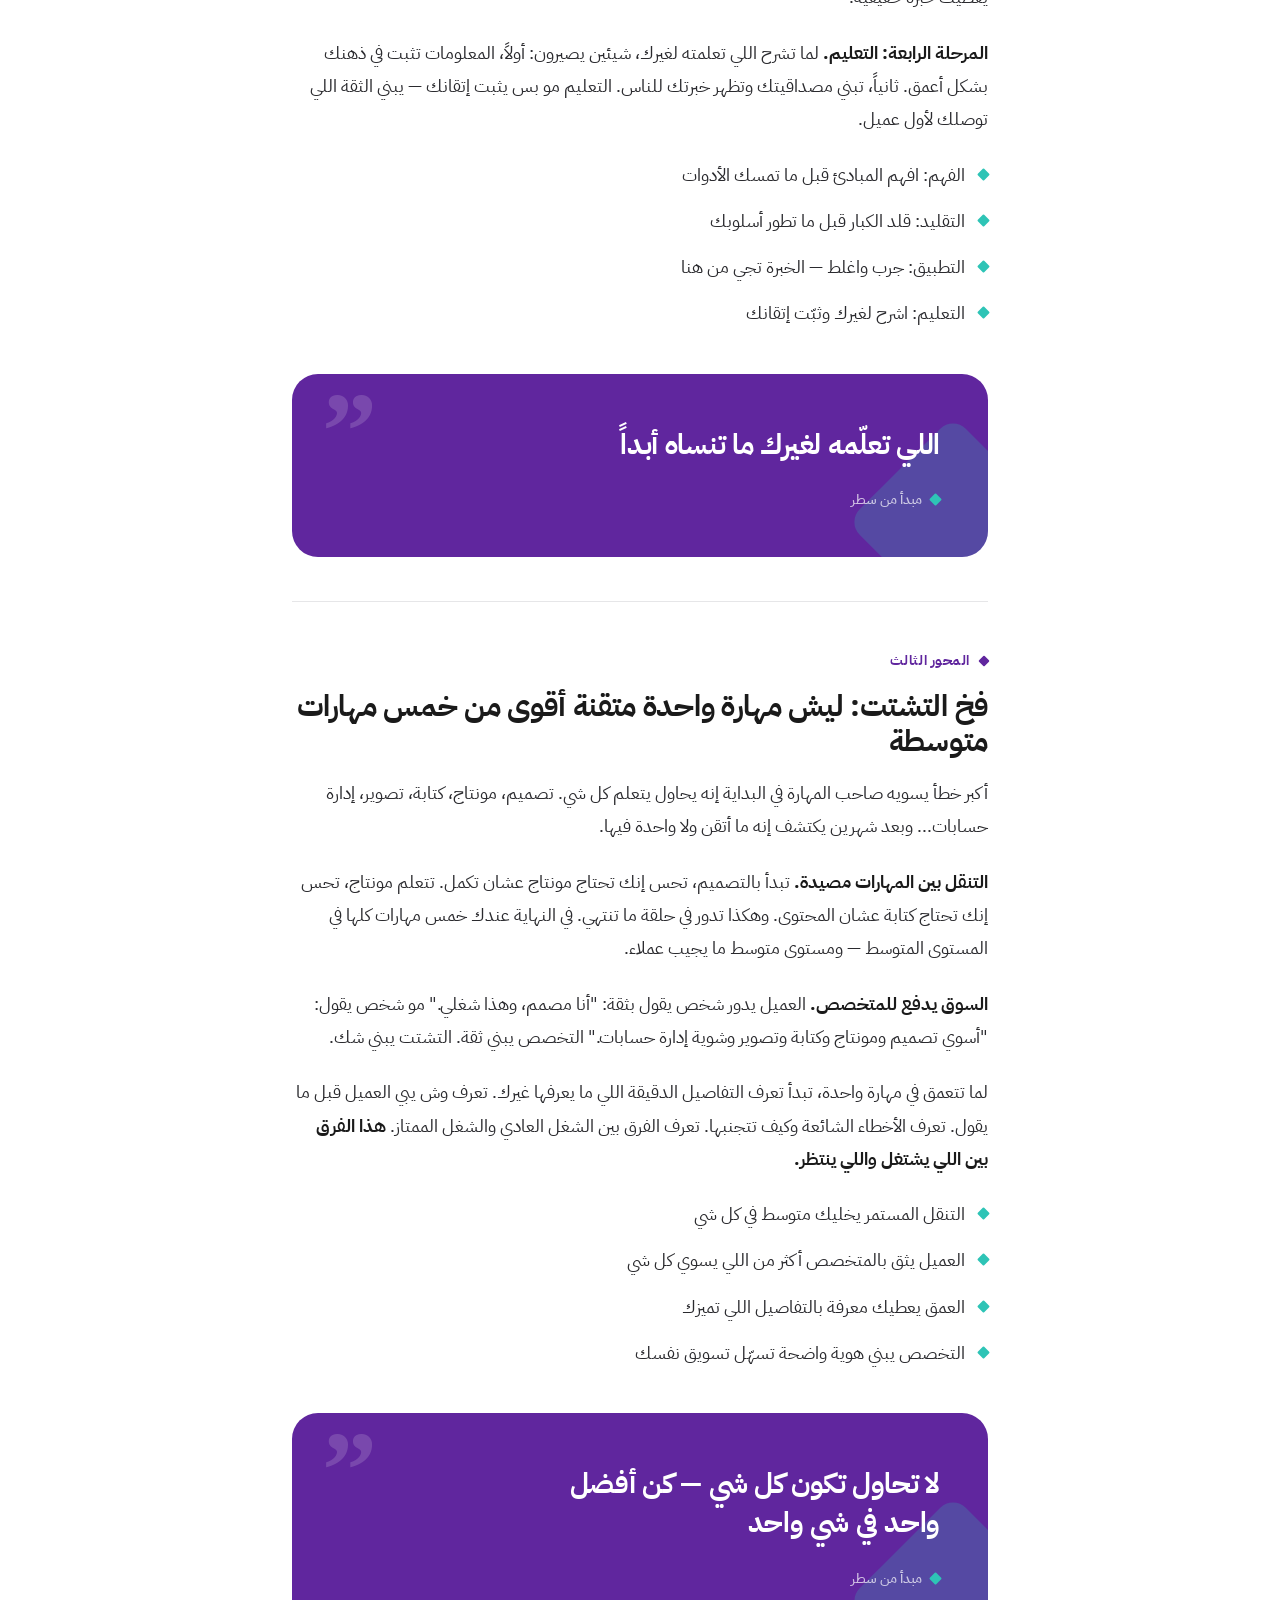
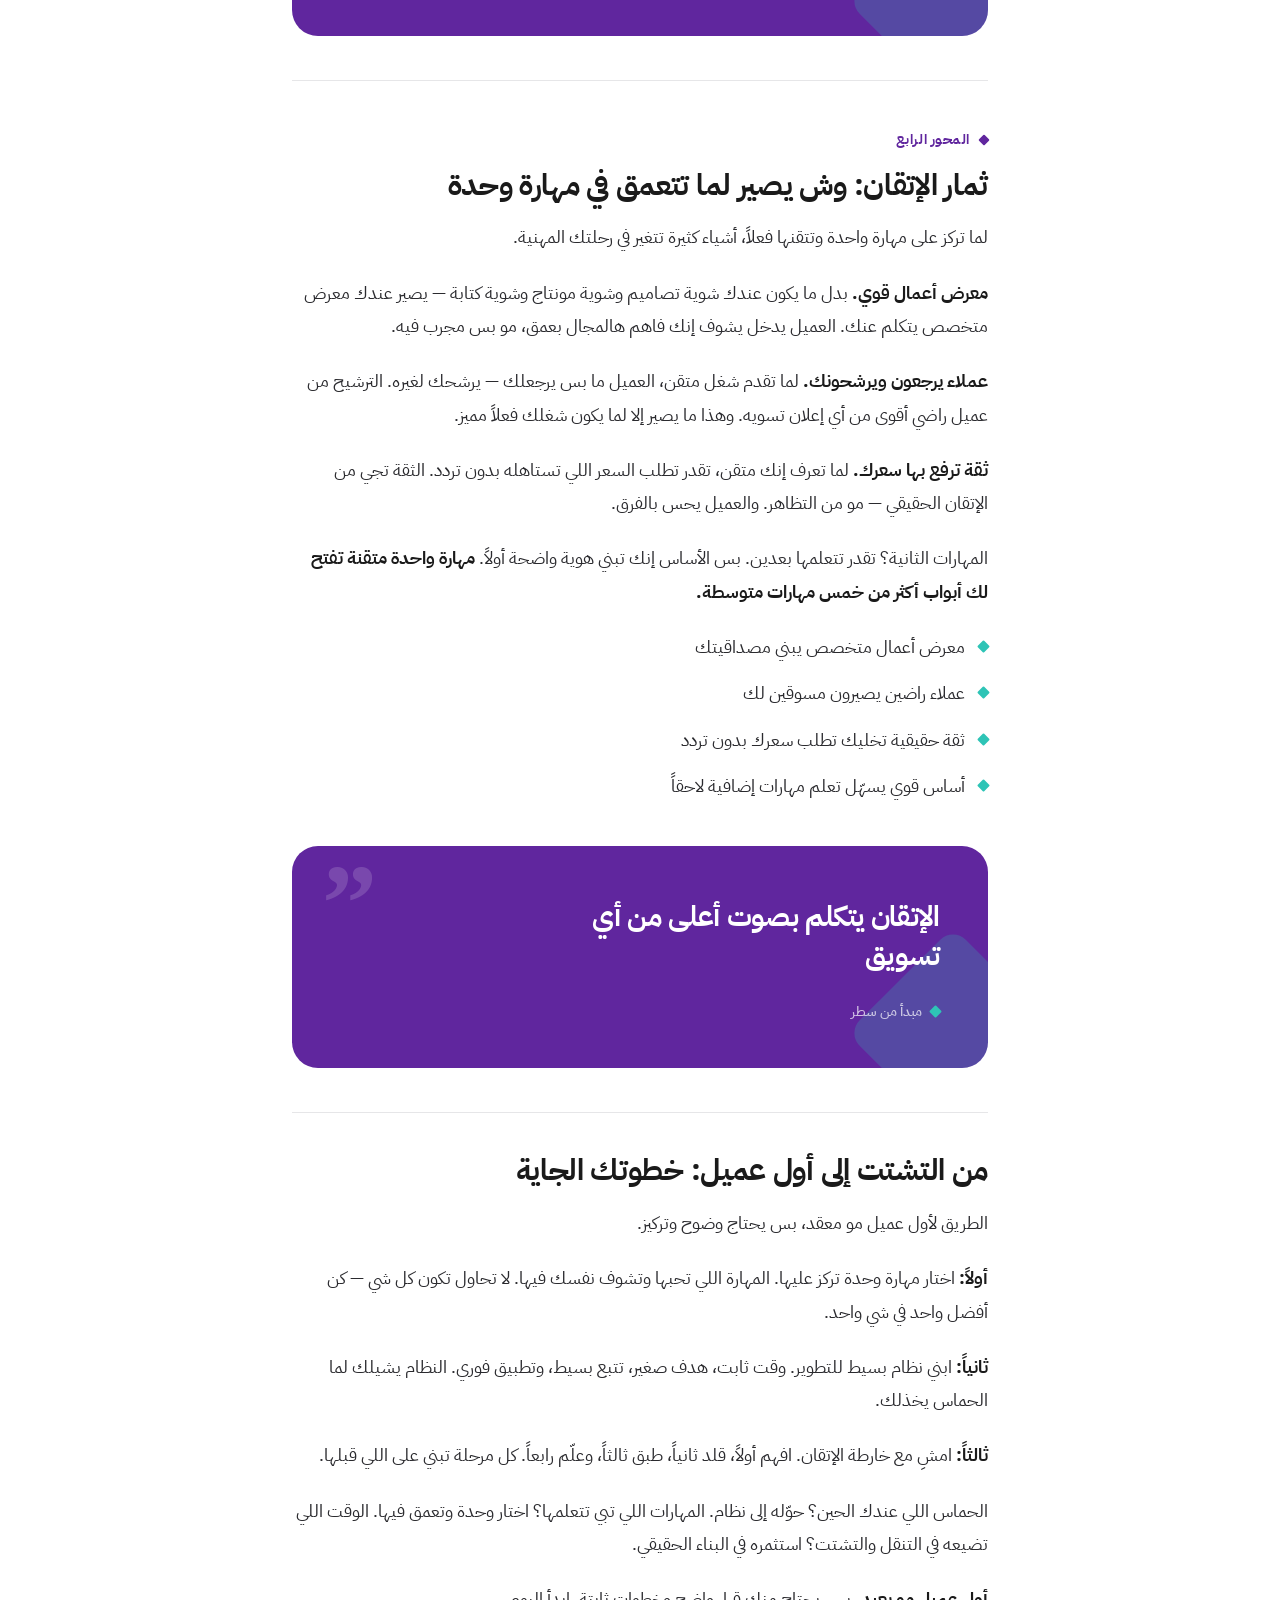
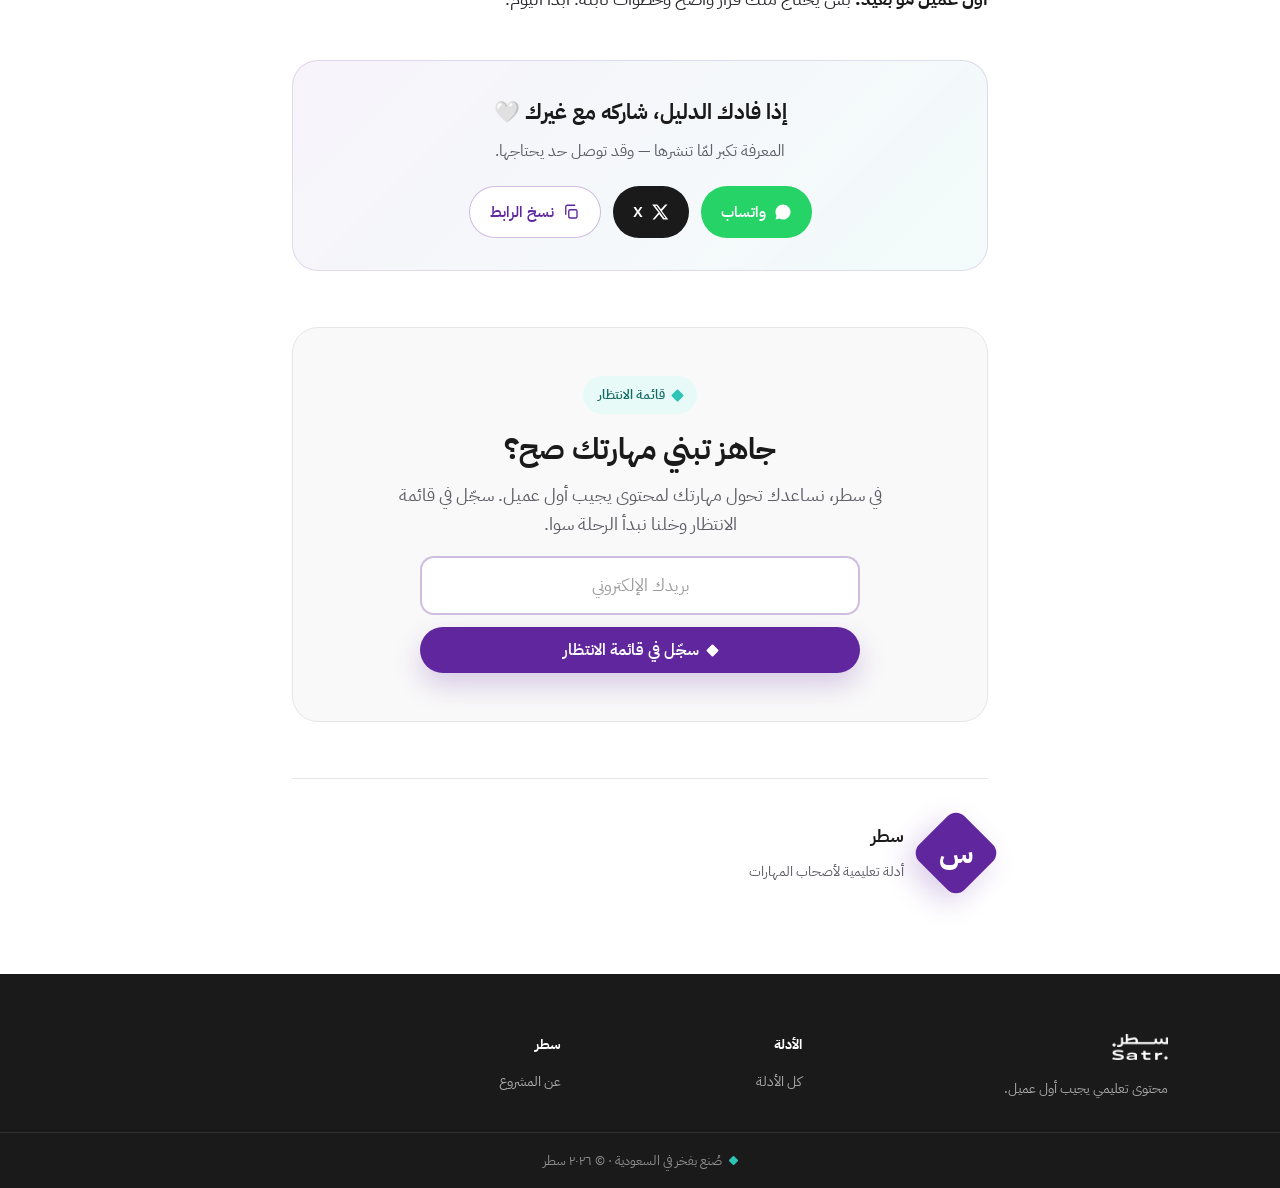
==== commit eeff9caf: "إضافة قسم المشاركة لدليل إتقان المهارة" ====
--- a/guides/guide-3888bc56.html
+++ b/guides/guide-3888bc56.html
@@ -7,7 +7,7 @@
 <meta name="description" content="كيف تبني نظام يخليك تتطور كل يوم، وتتجنب فخ التشتت اللي يأخر أول عميل؟ دليل عملي يوصلك من الفهم إلى الإتقان.">
 <link rel="stylesheet" href="../colors_and_type.css">
 <link rel="stylesheet" href="../styles.css">
-<style>.wl-form{display:flex;flex-direction:column;gap:12px;margin-top:18px;max-width:440px;margin-inline:auto}.wl-input{width:100%;padding:15px 18px;border:2px solid rgba(96,38,158,.3);border-radius:14px;background:#fff;color:#1A1A1A;font-family:inherit;font-size:1.05rem;text-align:center;box-sizing:border-box}.wl-input::placeholder{color:#9b9b9b}.wl-input:focus{outline:none;border-color:#60269E;background:#fff;box-shadow:0 0 0 3px rgba(96,38,158,.12)}.wl-form .btn{margin:0;width:100%;justify-content:center}.wl-msg{margin-top:16px;padding:14px 18px;border-radius:12px;font-size:1.02rem;line-height:1.7;max-width:440px;margin-inline:auto}.wl-msg--ok{background:rgba(46,196,182,.16);border:1px solid rgba(46,196,182,.4);color:#0d7d72}.wl-msg--err{background:rgba(220,80,80,.12);border:1px solid rgba(220,80,80,.35);color:#b03030}</style>
+<style>.wl-form{display:flex;flex-direction:column;gap:12px;margin-top:18px;max-width:440px;margin-inline:auto}.wl-input{width:100%;padding:15px 18px;border:2px solid rgba(96,38,158,.3);border-radius:14px;background:#fff;color:#1A1A1A;font-family:inherit;font-size:1.05rem;text-align:center;box-sizing:border-box}.wl-input::placeholder{color:#9b9b9b}.wl-input:focus{outline:none;border-color:#60269E;background:#fff;box-shadow:0 0 0 3px rgba(96,38,158,.12)}.wl-form .btn{margin:0;width:100%;justify-content:center}.wl-msg{margin-top:16px;padding:14px 18px;border-radius:12px;font-size:1.02rem;line-height:1.7;max-width:440px;margin-inline:auto}.wl-msg--ok{background:rgba(46,196,182,.16);border:1px solid rgba(46,196,182,.4);color:#0d7d72}.wl-msg--err{background:rgba(220,80,80,.12);border:1px solid rgba(220,80,80,.35);color:#b03030}.sharebox{margin:44px 0 0;padding:32px 28px;text-align:center;background:linear-gradient(135deg,rgba(96,38,158,.05),rgba(46,196,182,.06));border:1px solid rgba(96,38,158,.14);border-radius:var(--r-xl,26px)}.sharebox h3{font-size:1.3rem;font-weight:var(--fw-bold,700);color:#1A1A1A;margin:0 0 6px}.sharebox p{font-size:.98rem;color:#5e5e66;margin:0 0 20px}.share-btns{display:flex;gap:12px;justify-content:center;flex-wrap:wrap}.share-btn{display:inline-flex;align-items:center;gap:8px;padding:12px 20px;border-radius:var(--r-pill,999px);font-family:inherit;font-size:.95rem;font-weight:var(--fw-semibold,600);cursor:pointer;border:none;transition:transform .2s,box-shadow .2s,background .2s;text-decoration:none}.share-btn svg{width:18px;height:18px}.share-btn:hover{transform:translateY(-2px);box-shadow:0 8px 20px rgba(26,26,26,.12)}.share-btn--wa{background:#25D366;color:#fff}.share-btn--x{background:#1A1A1A;color:#fff}.share-btn--copy{background:#fff;color:#60269E;border:1.5px solid rgba(96,38,158,.3)}.share-btn--copy.copied{background:rgba(46,196,182,.16);color:#0d7d72;border-color:rgba(46,196,182,.4)}</style>
 </head>
 <body>
 
@@ -130,6 +130,8 @@
       <p>الحماس اللي عندك الحين؟ حوّله إلى نظام. المهارات اللي تبي تتعلمها؟ اختار وحدة وتعمق فيها. الوقت اللي تضيعه في التنقل والتشتت؟ استثمره في البناء الحقيقي.</p>
       <p><strong>أول عميل مو بعيد.</strong> بس يحتاج منك قرار واضح وخطوات ثابتة. ابدأ اليوم.</p>
 
+<div class="sharebox"><h3>إذا فادك الدليل، شاركه مع غيرك 🤍</h3><p>المعرفة تكبر لمّا تنشرها — وقد توصل حد يحتاجها.</p><div class="share-btns"><a class="share-btn share-btn--wa" id="shareWa" target="_blank" rel="noopener"><svg viewBox="0 0 24 24" fill="currentColor"><path d="M17.5 14.4c-.3-.15-1.8-.9-2.08-1-.28-.1-.48-.15-.68.15s-.78.97-.96 1.17c-.18.2-.35.22-.65.07-.3-.15-1.27-.47-2.42-1.5-.9-.8-1.5-1.78-1.67-2.08-.18-.3-.02-.46.13-.6.13-.13.3-.35.45-.52.15-.18.2-.3.3-.5.1-.2.05-.37-.02-.52-.08-.15-.68-1.63-.93-2.23-.24-.58-.49-.5-.68-.51l-.58-.01c-.2 0-.52.07-.8.37-.27.3-1.04 1.02-1.04 2.48s1.07 2.88 1.22 3.08c.15.2 2.1 3.2 5.08 4.49.71.3 1.26.49 1.7.63.71.22 1.36.19 1.87.12.57-.09 1.8-.74 2.05-1.45.25-.7.25-1.31.18-1.44-.07-.13-.27-.2-.57-.35zM12 2a10 10 0 0 0-8.6 15.07L2 22l5.07-1.33A10 10 0 1 0 12 2z"/></svg> واتساب</a><a class="share-btn share-btn--x" id="shareX" target="_blank" rel="noopener"><svg viewBox="0 0 24 24" fill="currentColor"><path d="M18.9 2H22l-7.5 8.6L23 22h-6.8l-5.3-7-6 7H2l8-9.2L1.5 2h7l4.8 6.4zm-1.2 18h1.7L7.4 3.8H5.6z"/></svg> X</a><button class="share-btn share-btn--copy" id="shareCopy" type="button"><svg viewBox="0 0 24 24" fill="none" stroke="currentColor" stroke-width="1.8" stroke-linecap="round" stroke-linejoin="round"><rect x="9" y="9" width="11" height="11" rx="2"/><path d="M5 15V5a2 2 0 0 1 2-2h10"/></svg> <span class="copy-text">نسخ الرابط</span></button></div></div>
+
 <section class="ctabox" id="waitlist"><span class="ctabox__tag"><span class="rh"></span> قائمة الانتظار</span><h2>جاهز تبني مهارتك صح؟</h2><p>في سطر، نساعدك تحول مهارتك لمحتوى يجيب أول عميل. سجّل في قائمة الانتظار وخلنا نبدأ الرحلة سوا.</p><form class="wl-form" onsubmit="return satrJoin(event)"><input class="wl-input" type="email" name="email" placeholder="بريدك الإلكتروني" required dir="ltr"><button class="btn btn--primary btn--lg" type="submit"><span class="rh" style="background:#fff"></span> <span class="wl-btn-text">سجّل في قائمة الانتظار</span></button></form><p class="wl-msg" id="wlMsg" style="display:none"></p></section>
 
 <div class="author"><div class="author__avatar"><span>س</span></div><div class="author__info"><b>سطر</b><span>أدلة تعليمية لأصحاب المهارات</span></div></div>
@@ -138,7 +140,9 @@
 
 <footer class="footer"><div class="footer__inner"><div class="footer__brand"><img class="footer__logo" src="../assets/logo-white-trim.png" alt="سطر"><p class="footer__tag">محتوى تعليمي يجيب أول عميل.</p></div><div class="footer__col"><h4>الأدلة</h4><a href="../index.html#guides">كل الأدلة</a></div><div class="footer__col"><h4>سطر</h4><a href="../index.html#about">عن المشروع</a></div></div><div class="footer__bar"><span class="rh"></span> صُنع بفخر في السعودية · © ٢٠٢٦ سطر</div></footer>
 
-<script>var GUIDE_TITLE="دليلك لإتقان مهارتك: من التشتت إلى التخصص اللي يجيب العملاء";function satrJoin(e){e.preventDefault();var f=e.target;var email=f.email.value.trim();var btn=f.querySelector("button");var msg=document.getElementById("wlMsg");if(!email){return false;}btn.disabled=true;btn.querySelector(".wl-btn-text").textContent="جاري التسجيل...";fetch("https://satr2030.app.n8n.cloud/webhook/satr-waitlist",{method:"POST",headers:{"Content-Type":"application/json"},body:JSON.stringify({email:email,guide:GUIDE_TITLE,source:"دليل سطر"})}).then(function(r){return r.json();}).then(function(d){f.style.display="none";msg.style.display="block";msg.className="wl-msg wl-msg--ok";msg.innerHTML="✅ <b>تم تسجيلك بنجاح!</b><br>شكراً لك — صرت ضمن قائمة الانتظار. بنرسل لك أول ما يصير عندنا جديد يفيدك. 🙏";}).catch(function(err){btn.disabled=false;btn.querySelector(".wl-btn-text").textContent="حاول مرة ثانية";msg.style.display="block";msg.className="wl-msg wl-msg--err";msg.textContent="صار خطأ بسيط، جرّب مرة ثانية بعد لحظات.";});return false;}</script>
+<script>var GUIDE_TITLE="دليلك لإتقان مهارتك: من التشتت إلى التخصص اللي يجيب العملاء";
+(function(){var url=window.location.href;var t=GUIDE_TITLE+' \u2014 دليل من سطر';var wa=document.getElementById("shareWa");if(wa)wa.href="https://wa.me/?text="+encodeURIComponent(t+"\n"+url);var x=document.getElementById("shareX");if(x)x.href="https://twitter.com/intent/tweet?text="+encodeURIComponent(t)+"&url="+encodeURIComponent(url);var cp=document.getElementById("shareCopy");if(cp)cp.addEventListener("click",function(){var done=function(){cp.classList.add("copied");cp.querySelector(".copy-text").textContent="تم النسخ ✓";setTimeout(function(){cp.classList.remove("copied");cp.querySelector(".copy-text").textContent="نسخ الرابط";},2000);};if(navigator.clipboard&&navigator.clipboard.writeText){navigator.clipboard.writeText(url).then(done).catch(function(){done();});}else{var i=document.createElement("input");i.value=url;document.body.appendChild(i);i.select();try{document.execCommand("copy");}catch(e){}document.body.removeChild(i);done();}});})();
+function satrJoin(e){e.preventDefault();var f=e.target;var email=f.email.value.trim();var btn=f.querySelector("button");var msg=document.getElementById("wlMsg");if(!email){return false;}btn.disabled=true;btn.querySelector(".wl-btn-text").textContent="جاري التسجيل...";fetch("https://satr2030.app.n8n.cloud/webhook/satr-waitlist",{method:"POST",headers:{"Content-Type":"application/json"},body:JSON.stringify({email:email,guide:GUIDE_TITLE,source:"دليل سطر"})}).then(function(r){return r.json();}).then(function(d){f.style.display="none";msg.style.display="block";msg.className="wl-msg wl-msg--ok";msg.innerHTML="✅ <b>تم تسجيلك بنجاح!</b><br>شكراً لك — صرت ضمن قائمة الانتظار. بنرسل لك أول ما يصير عندنا جديد يفيدك. 🙏";}).catch(function(err){btn.disabled=false;btn.querySelector(".wl-btn-text").textContent="حاول مرة ثانية";msg.style.display="block";msg.className="wl-msg wl-msg--err";msg.textContent="صار خطأ بسيط، جرّب مرة ثانية بعد لحظات.";});return false;}</script>
 
 </body>
 </html>
--- a/colors_and_type.css
+++ b/colors_and_type.css
@@ -1,87 +1,39 @@
 /* ============================================================
-   سطر — Satar · Design Foundations
+   Satar - Design Foundations
    Colors + Typography tokens
    Brand Guidelines V.1 · 2026
    ============================================================ */
 
-/* ---------- Fonts: Lama Sans (Condensed) ---------- */
-@font-face {
-  font-family: "Lama Sans";
-  src: url("fonts/LamaSans-ExtraLightCondensed.ttf") format("truetype");
-  font-weight: 200; font-style: normal; font-display: swap;
-}
-@font-face {
-  font-family: "Lama Sans";
-  src: url("fonts/LamaSans-LightCondensed.ttf") format("truetype");
-  font-weight: 300; font-style: normal; font-display: swap;
-}
-@font-face {
-  font-family: "Lama Sans";
-  src: url("fonts/LamaSans-RegularCondensed.ttf") format("truetype");
-  font-weight: 400; font-style: normal; font-display: swap;
-}
-@font-face {
-  font-family: "Lama Sans";
-  src: url("fonts/LamaSans-MediumCondensed.ttf") format("truetype");
-  font-weight: 500; font-style: normal; font-display: swap;
-}
-@font-face {
-  font-family: "Lama Sans";
-  src: url("fonts/LamaSans-SemiBoldCondensed.ttf") format("truetype");
-  font-weight: 600; font-style: normal; font-display: swap;
-}
-@font-face {
-  font-family: "Lama Sans";
-  src: url("fonts/LamaSans-BoldCondensed.ttf") format("truetype");
-  font-weight: 700; font-style: normal; font-display: swap;
-}
-@font-face {
-  font-family: "Lama Sans";
-  src: url("fonts/LamaSans-ExtraBoldCondensed.ttf") format("truetype");
-  font-weight: 800; font-style: normal; font-display: swap;
-}
-@font-face {
-  font-family: "Lama Sans";
-  src: url("fonts/LamaSans-BlackCondensed.ttf") format("truetype");
-  font-weight: 900; font-style: normal; font-display: swap;
-}
+/* ---------- Font: IBM Plex Sans Arabic (Google Fonts) ---------- */
+@import url('https://fonts.googleapis.com/css2?family=IBM+Plex+Sans+Arabic:wght@300;400;500;600;700&display=swap');
 
 :root {
-  /* ===========================================================
-     1 · BRAND COLORS  (from Satr Colors.pdf — hex is authoritative)
-     =========================================================== */
-  --satar-purple:  #60269E;  /* البنفسجي الأصيل — innovation, uniqueness, vision  (PRIMARY) */
-  --satar-teal:    #2EC4B6;  /* الفيروزي النابض — vitality, momentum, flexibility (SECONDARY) */
-  --satar-black:   #1A1A1A;  /* الأسود الفاحم — depth, professionalism, focus */
-  --satar-white:   #F9F9F9;  /* الأبيض النقي — purity, simplicity, balance */
-
-  /* ---- Purple ramp (derived via oklch around #60269E) ---- */
+  --satar-purple:  #60269E;
+  --satar-teal:    #2EC4B6;
+  --satar-black:   #1A1A1A;
+  --satar-white:   #F9F9F9;
   --purple-50:   #f3edfa;
   --purple-100:  #e3d3f2;
   --purple-200:  #c7a8e3;
   --purple-300:  #a674d1;
   --purple-400:  #8447bd;
-  --purple-500:  #60269e;  /* brand */
+  --purple-500:  #60269e;
   --purple-600:  #511f86;
   --purple-700:  #41196c;
   --purple-800:  #311351;
   --purple-900:  #210d37;
-
-  /* ---- Teal ramp (derived around #2EC4B6) ---- */
   --teal-50:   #e7faf7;
   --teal-100:  #c2f1ea;
   --teal-200:  #8fe5da;
   --teal-300:  #56d6c7;
-  --teal-400:  #2ec4b6;  /* brand */
+  --teal-400:  #2ec4b6;
   --teal-500:  #1ea99c;
   --teal-600:  #16887e;
   --teal-700:  #136b64;
   --teal-800:  #114f4a;
   --teal-900:  #0c3531;
-
-  /* ---- Neutral / ink ramp ---- */
   --ink-0:    #ffffff;
-  --ink-25:   #f9f9f9;  /* brand white */
+  --ink-25:   #f9f9f9;
   --ink-50:   #f2f2f3;
   --ink-100:  #e6e6e8;
   --ink-200:  #cfcfd3;
@@ -91,82 +43,58 @@
   --ink-600:  #3f3f45;
   --ink-700:  #2a2a2e;
   --ink-800:  #1f1f22;
-  --ink-900:  #1a1a1a;  /* brand black */
-
-  /* ===========================================================
-     2 · SEMANTIC COLOR ROLES
-     =========================================================== */
-  --bg-page:        var(--ink-25);   /* default page surface */
-  --bg-surface:     #ffffff;         /* cards, sheets */
-  --bg-inverse:     var(--ink-900);  /* dark sections */
+  --ink-900:  #1a1a1a;
+  --bg-page:        var(--ink-25);
+  --bg-surface:     #ffffff;
+  --bg-inverse:     var(--ink-900);
   --bg-brand:       var(--satar-purple);
   --bg-brand-soft:  var(--purple-50);
   --bg-accent:      var(--satar-teal);
   --bg-accent-soft: var(--teal-50);
-
-  --fg-1:           var(--ink-900);  /* primary text */
-  --fg-2:           var(--ink-500);  /* secondary text */
-  --fg-3:           var(--ink-400);  /* tertiary / captions */
+  --fg-1:           var(--ink-900);
+  --fg-2:           var(--ink-500);
+  --fg-3:           var(--ink-400);
   --fg-on-brand:    #ffffff;
-  --fg-on-accent:   var(--ink-900);  /* black sits best on teal */
+  --fg-on-accent:   var(--ink-900);
   --fg-inverse:     var(--ink-25);
   --fg-brand:       var(--satar-purple);
   --fg-accent:      var(--teal-600);
-
-  --border-1:       var(--ink-100);  /* hairlines, dividers */
-  --border-2:       var(--ink-200);  /* default control border */
+  --border-1:       var(--ink-100);
+  --border-2:       var(--ink-200);
   --border-strong:  var(--ink-900);
   --border-brand:   var(--satar-purple);
-
-  /* States (kept inside the brand palette) */
   --focus-ring:     color-mix(in oklch, var(--satar-purple) 55%, transparent);
   --success:        var(--teal-600);
   --danger:         #d23b3b;
-
-  /* ===========================================================
-     3 · TYPOGRAPHY
-     =========================================================== */
-  --font-sans: "Lama Sans", "Segoe UI", system-ui, -apple-system, sans-serif;
-
-  /* Weights — guideline: Bold = main headings, Medium = subheads, Regular = body */
+  --font-sans: "IBM Plex Sans Arabic", "Segoe UI", system-ui, -apple-system, sans-serif;
   --fw-regular:  400;
   --fw-medium:   500;
   --fw-semibold: 600;
   --fw-bold:     700;
-  --fw-black:    900;
-
-  /* Type scale (condensed face → tracks tight) */
-  --fs-display: 64px;  --lh-display: 1.02;
-  --fs-h1:      44px;  --lh-h1: 1.06;
-  --fs-h2:      32px;  --lh-h2: 1.12;
-  --fs-h3:      24px;  --lh-h3: 1.2;
-  --fs-h4:      19px;  --lh-h4: 1.3;
-  --fs-lg:      18px;  --lh-lg: 1.5;
-  --fs-body:    16px;  --lh-body: 1.6;
-  --fs-sm:      14px;  --lh-sm: 1.5;
-  --fs-xs:      12px;  --lh-xs: 1.4;
-
+  --fw-black:    700;
+  --fs-display: 56px;  --lh-display: 1.1;
+  --fs-h1:      40px;  --lh-h1: 1.12;
+  --fs-h2:      30px;  --lh-h2: 1.2;
+  --fs-h3:      23px;  --lh-h3: 1.3;
+  --fs-h4:      19px;  --lh-h4: 1.4;
+  --fs-lg:      18px;  --lh-lg: 1.6;
+  --fs-body:    16px;  --lh-body: 1.7;
+  --fs-sm:      14px;  --lh-sm: 1.6;
+  --fs-xs:      12px;  --lh-xs: 1.5;
   --tracking-tight: -0.01em;
   --tracking-normal: 0;
   --tracking-wide: 0.04em;
-
-  /* ===========================================================
-     4 · RADII · SHADOWS · SPACING
-     =========================================================== */
   --r-xs: 4px;
   --r-sm: 8px;
   --r-md: 12px;
   --r-lg: 18px;
   --r-xl: 26px;
   --r-pill: 999px;
-  /* The brand "معين" (rhombus) — a square rotated 45° — is the signature container. */
   --rhombus-rotate: 45deg;
-
   --shadow-sm: 0 1px 2px rgba(26,26,26,.06), 0 1px 1px rgba(26,26,26,.04);
   --shadow-md: 0 4px 12px rgba(26,26,26,.08), 0 2px 4px rgba(26,26,26,.05);
   --shadow-lg: 0 12px 32px rgba(26,26,26,.10), 0 4px 8px rgba(26,26,26,.06);
   --shadow-brand: 0 12px 28px rgba(96,38,158,.22);
-
   --space-1: 4px;
   --space-2: 8px;
   --space-3: 12px;
@@ -175,15 +103,11 @@
   --space-6: 32px;
   --space-7: 48px;
   --space-8: 64px;
-
   --ease: cubic-bezier(.22,.61,.36,1);
   --ease-out: cubic-bezier(.16,1,.3,1);
   --dur: 220ms;
 }
 
-/* ============================================================
-   SEMANTIC ELEMENT DEFAULTS  (RTL-first, Arabic primary)
-   ============================================================ */
 .satar {
   font-family: var(--font-sans);
   color: var(--fg-1);
@@ -192,44 +116,12 @@
   text-rendering: optimizeLegibility;
   -webkit-font-smoothing: antialiased;
 }
-
-.satar h1, .satar .h1 {
-  font-weight: var(--fw-bold);
-  font-size: var(--fs-h1); line-height: var(--lh-h1);
-  letter-spacing: var(--tracking-tight); margin: 0;
-}
-.satar h2, .satar .h2 {
-  font-weight: var(--fw-bold);
-  font-size: var(--fs-h2); line-height: var(--lh-h2);
-  letter-spacing: var(--tracking-tight); margin: 0;
-}
-.satar h3, .satar .h3 {
-  font-weight: var(--fw-semibold);
-  font-size: var(--fs-h3); line-height: var(--lh-h3); margin: 0;
-}
-.satar h4, .satar .h4 {
-  font-weight: var(--fw-medium);
-  font-size: var(--fs-h4); line-height: var(--lh-h4); margin: 0;
-}
-.satar .display {
-  font-weight: var(--fw-black);
-  font-size: var(--fs-display); line-height: var(--lh-display);
-  letter-spacing: var(--tracking-tight); margin: 0;
-}
-.satar p, .satar .body {
-  font-weight: var(--fw-regular);
-  font-size: var(--fs-body); line-height: var(--lh-body);
-  color: var(--fg-1); margin: 0; text-wrap: pretty;
-}
-.satar .lead {
-  font-size: var(--fs-lg); line-height: var(--lh-lg);
-  color: var(--fg-2); font-weight: var(--fw-regular);
-}
-.satar small, .satar .caption {
-  font-size: var(--fs-sm); line-height: var(--lh-sm); color: var(--fg-2);
-}
-.satar .overline {
-  font-size: var(--fs-xs); font-weight: var(--fw-semibold);
-  letter-spacing: var(--tracking-wide); color: var(--fg-accent);
-  text-transform: uppercase;
-}
+.satar h1, .satar .h1 { font-weight: var(--fw-bold); font-size: var(--fs-h1); line-height: var(--lh-h1); letter-spacing: var(--tracking-tight); margin: 0; }
+.satar h2, .satar .h2 { font-weight: var(--fw-bold); font-size: var(--fs-h2); line-height: var(--lh-h2); letter-spacing: var(--tracking-tight); margin: 0; }
+.satar h3, .satar .h3 { font-weight: var(--fw-semibold); font-size: var(--fs-h3); line-height: var(--lh-h3); margin: 0; }
+.satar h4, .satar .h4 { font-weight: var(--fw-medium); font-size: var(--fs-h4); line-height: var(--lh-h4); margin: 0; }
+.satar .display { font-weight: var(--fw-black); font-size: var(--fs-display); line-height: var(--lh-display); letter-spacing: var(--tracking-tight); margin: 0; }
+.satar p, .satar .body { font-weight: var(--fw-regular); font-size: var(--fs-body); line-height: var(--lh-body); color: var(--fg-1); margin: 0; text-wrap: pretty; }
+.satar .lead { font-size: var(--fs-lg); line-height: var(--lh-lg); color: var(--fg-2); font-weight: var(--fw-regular); }
+.satar small, .satar .caption { font-size: var(--fs-sm); line-height: var(--lh-sm); color: var(--fg-2); }
+.satar .overline { font-size: var(--fs-xs); font-weight: var(--fw-semibold); letter-spacing: var(--tracking-wide); color: var(--fg-accent); text-transform: uppercase; }
--- a/styles.css
+++ b/styles.css
@@ -137,20 +137,20 @@
 .stat__label { font-size: 14px; color: var(--fg-2); font-weight: var(--fw-medium); }
 
 .hero-a .container { padding-block: 96px 84px; text-align: center; display: flex; flex-direction: column; align-items: center; }
-.hero-a .hero-title { font-size: clamp(40px, 6.4vw, 76px); line-height: 1.18; margin-top: 24px; max-width: 14ch; }
+.hero-a .hero-title { font-size: clamp(34px, 5vw, 56px); line-height: 1.18; margin-top: 24px; max-width: 14ch; }
 .hero-a .hero-lead { margin-top: 24px; max-width: 56ch; }
 .hero-a .hero-actions { display: flex; gap: 12px; margin-top: 34px; flex-wrap: wrap; justify-content: center; }
 .hero-a .stats { margin-top: 56px; justify-content: center; }
 
 .hero-b .container { padding-block: 80px 88px; display: grid; grid-template-columns: 1.05fr .95fr; gap: 48px; align-items: center; }
-.hero-b .hero-title { font-size: clamp(38px, 4.6vw, 62px); line-height: 1.1; margin-top: 22px; }
+.hero-b .hero-title { font-size: clamp(32px, 4.2vw, 50px); line-height: 1.1; margin-top: 22px; }
 .hero-b .hero-lead { margin-top: 22px; max-width: 46ch; }
 .hero-b .hero-actions { display: flex; gap: 12px; margin-top: 30px; flex-wrap: wrap; }
 .hero-b .stats { margin-top: 40px; }
 .hero-b .stat__num { font-size: 26px; }
 .hero-visual { position: relative; height: 400px; display: flex; align-items: center; justify-content: center; }
 .hero-visual__big { width: 250px; height: 250px; transform: rotate(45deg); border-radius: var(--r-lg); overflow: hidden; box-shadow: var(--shadow-lg); background: var(--satar-purple); display: flex; align-items: center; justify-content: center; }
-.hero-visual__num { transform: rotate(-45deg); font-size: 120px; font-weight: var(--fw-black); color: rgba(255,255,255,.16); line-height: 1; }
+.hero-visual__num { transform: rotate(-45deg); font-size: 64px; font-weight: var(--fw-black); color: rgba(255,255,255,.16); line-height: 1; }
 .hero-visual__sm { position: absolute; inset-inline-end: 18px; bottom: 36px; width: 120px; height: 120px; transform: rotate(45deg); border-radius: var(--r-md); border: 5px solid #fff; background: var(--satar-teal); box-shadow: var(--shadow-md); }
 .hero-visual__badge { position: absolute; inset-inline-start: 0; top: 30px; background: #fff; border: 1px solid var(--border-1); border-radius: var(--r-md); padding: 12px 18px; box-shadow: var(--shadow-md); display: flex; flex-direction: column; gap: 3px; }
 .hero-visual__badge b { font-size: 22px; font-weight: var(--fw-black); color: var(--satar-purple); }
@@ -158,13 +158,13 @@
 
 .hero-c .container { padding-block: 92px 0; }
 .hero-c .hero-top { max-width: 18ch; }
-.hero-c .hero-title { font-size: clamp(44px, 7vw, 88px); line-height: 1.04; margin-top: 26px; }
+.hero-c .hero-title { font-size: clamp(34px, 5vw, 58px); line-height: 1.04; margin-top: 26px; }
 .hero-c .hero-lead { margin-top: 26px; max-width: 50ch; }
 .hero-c .hero-actions { display: flex; gap: 12px; margin-top: 32px; flex-wrap: wrap; }
 .hero-c .statband { margin-top: 72px; border-top: 1px solid var(--border-1); display: grid; grid-template-columns: repeat(3, 1fr); }
 .hero-c .statband .sb { padding: 34px 0 40px; border-inline-start: 1px solid var(--border-1); padding-inline-start: 28px; }
 .hero-c .statband .sb:first-child { border-inline-start: none; padding-inline-start: 0; }
-.hero-c .statband .sb__num { font-size: 44px; font-weight: var(--fw-black); color: var(--satar-purple); line-height: 1; letter-spacing: var(--tracking-tight); }
+.hero-c .statband .sb__num { font-size: 36px; font-weight: var(--fw-black); color: var(--satar-purple); line-height: 1; letter-spacing: var(--tracking-tight); }
 .hero-c .statband .sb__label { font-size: 15px; color: var(--fg-2); margin-top: 8px; font-weight: var(--fw-medium); }
 
 .section { padding-block: 96px; }
@@ -173,7 +173,7 @@
 
 .sec-head { margin-bottom: 44px; }
 .sec-head__kicker { display: inline-flex; align-items: center; gap: 9px; font-size: 14px; font-weight: var(--fw-semibold); color: var(--fg-2); }
-.sec-title { font-size: clamp(28px, 3.6vw, 40px); font-weight: var(--fw-black); letter-spacing: var(--tracking-tight); margin: 14px 0 0; line-height: 1.08; }
+.sec-title { font-size: clamp(24px, 3vw, 32px); font-weight: var(--fw-black); letter-spacing: var(--tracking-tight); margin: 14px 0 0; line-height: 1.08; }
 .sec-sub { font-size: var(--fs-lg); color: var(--fg-2); margin: 16px 0 0; max-width: 54ch; line-height: 1.6; }
 
 .guide-grid { display: grid; grid-template-columns: repeat(3, 1fr); gap: 24px; }
@@ -195,8 +195,8 @@
 .guide-card__cover--t { background: var(--satar-teal); }
 .guide-card__cover--k { background: var(--satar-black); }
 .guide-card__num {
-  position: absolute; inset-inline-end: -6px; top: -28px;
-  font-size: 150px; font-weight: var(--fw-black);
+  position: absolute; inset-inline-end: -2px; top: -14px;
+  font-size: 96px; font-weight: var(--fw-black);
   color: rgba(255,255,255,.16); line-height: 1; letter-spacing: -.04em;
   pointer-events: none;
 }
@@ -234,7 +234,7 @@
 .about__rh-lg { width: 180px; height: 180px; transform: rotate(45deg); border-radius: var(--r-lg); background: var(--satar-purple); display: flex; align-items: center; justify-content: center; box-shadow: var(--shadow-lg); }
 .about__rh-lg span { transform: rotate(-45deg); font-size: 72px; font-weight: var(--fw-black); color: #fff; }
 .about__rh-sm { position: absolute; inset-inline-end: 6px; bottom: 14px; width: 76px; height: 76px; transform: rotate(45deg); border-radius: var(--r-md); background: var(--satar-teal); border: 5px solid var(--bg-page); }
-.about__title { font-size: clamp(26px, 3.4vw, 38px); font-weight: var(--fw-black); letter-spacing: var(--tracking-tight); margin: 0; line-height: 1.1; }
+.about__title { font-size: clamp(23px, 2.8vw, 32px); font-weight: var(--fw-black); letter-spacing: var(--tracking-tight); margin: 0; line-height: 1.1; }
 .about__title .mk { color: var(--satar-purple); }
 .about__text { font-size: var(--fs-lg); color: var(--fg-2); line-height: 1.7; margin: 18px 0 0; }
 .about__points { list-style: none; padding: 0; margin: 26px 0 0; display: grid; gap: 14px; }
@@ -258,7 +258,7 @@
 }
 .tag--level { color: var(--purple-600); background: var(--purple-50); }
 .tag--topic { color: var(--teal-700); background: var(--teal-50); }
-.ghero__title { font-size: clamp(30px, 4.4vw, 48px); font-weight: var(--fw-black); letter-spacing: var(--tracking-tight); line-height: 1.32; margin: 22px 0 0; max-width: 22ch; }
+.ghero__title { font-size: clamp(26px, 3.6vw, 38px); font-weight: var(--fw-bold); letter-spacing: var(--tracking-tight); line-height: 1.4; margin: 22px 0 0; max-width: 22ch; }
 .ghero__lead { font-size: var(--fs-lg); color: var(--fg-2); line-height: 1.65; margin: 22px 0 0; max-width: 56ch; }
 .ghero__meta { display: flex; gap: 0; flex-wrap: wrap; margin-top: 34px; }
 .ghero__meta .gm { display: flex; align-items: center; gap: 9px; padding-inline-end: 28px; margin-inline-end: 28px; border-inline-end: 1px solid var(--border-1); }
@@ -285,7 +285,7 @@
 .article .axis + .axis { margin-top: 8px; }
 .axis__num { display: inline-flex; align-items: center; gap: 10px; font-size: 14px; font-weight: var(--fw-bold); color: var(--satar-purple); letter-spacing: var(--tracking-wide); }
 .axis__num .rh { width: 8px; height: 8px; background: var(--satar-purple); }
-.article h2 { font-size: clamp(26px, 3.4vw, 36px); font-weight: var(--fw-black); color: var(--fg-1); line-height: 1.15; letter-spacing: var(--tracking-tight); margin: 14px 0 18px; }
+.article h2 { font-size: clamp(23px, 3vw, 30px); font-weight: var(--fw-black); color: var(--fg-1); line-height: 1.15; letter-spacing: var(--tracking-tight); margin: 14px 0 18px; }
 .article h3 { font-size: 22px; font-weight: var(--fw-bold); color: var(--fg-1); margin: 36px 0 12px; }
 .article strong, .article .mark { font-weight: var(--fw-bold); color: var(--fg-1); }
 .article .hl { color: var(--satar-purple); font-weight: var(--fw-bold); background: linear-gradient(transparent 62%, var(--purple-100) 0); padding: 0 2px; }
@@ -299,9 +299,9 @@
   border-radius: var(--r-xl); padding: 52px 48px 44px; margin: 44px 0;
   overflow: hidden;
 }
-.pullquote__mark { position: absolute; inset-inline-end: 30px; top: 2px; font-size: 150px; line-height: 1; font-weight: var(--fw-black); color: rgba(255,255,255,.16); font-family: Georgia, serif; pointer-events: none; }
+.pullquote__mark { position: absolute; inset-inline-end: 30px; top: 2px; font-size: 110px; line-height: 1; font-weight: var(--fw-black); color: rgba(255,255,255,.16); font-family: Georgia, serif; pointer-events: none; }
 .pullquote__rh { position: absolute; inset-inline-start: -40px; bottom: -40px; width: 150px; height: 150px; transform: rotate(45deg); background: rgba(46,196,182,.22); border-radius: 18px; }
-.pullquote p { position: relative; z-index: 1; font-size: clamp(24px, 3.2vw, 34px); font-weight: var(--fw-bold); line-height: 1.4; margin: 0; letter-spacing: var(--tracking-tight); max-width: 22ch; }
+.pullquote p { position: relative; z-index: 1; font-size: clamp(21px, 2.8vw, 28px); font-weight: var(--fw-bold); line-height: 1.4; margin: 0; letter-spacing: var(--tracking-tight); max-width: 22ch; }
 .pullquote cite { position: relative; z-index: 1; display: flex; align-items: center; gap: 9px; font-style: normal; font-size: 14px; color: rgba(255,255,255,.7); margin-top: 22px; font-weight: var(--fw-medium); }
 .pullquote cite .rh { background: var(--satar-teal); }
 
@@ -311,7 +311,7 @@
   margin: 56px 0; position: relative; overflow: hidden;
 }
 .ctabox__tag { display: inline-flex; align-items: center; gap: 8px; font-size: 13px; font-weight: var(--fw-semibold); color: var(--teal-700); background: var(--teal-50); padding: 7px 15px; border-radius: var(--r-pill); }
-.ctabox h2 { font-size: clamp(26px, 3.4vw, 38px); font-weight: var(--fw-black); letter-spacing: var(--tracking-tight); margin: 18px 0 0; color: var(--fg-1); }
+.ctabox h2 { font-size: clamp(23px, 3vw, 30px); font-weight: var(--fw-black); letter-spacing: var(--tracking-tight); margin: 18px 0 0; color: var(--fg-1); }
 .ctabox p { font-size: var(--fs-lg); color: var(--fg-2); margin: 14px auto 0; max-width: 48ch; line-height: 1.6; }
 .ctabox .btn { margin-top: 28px; }
 
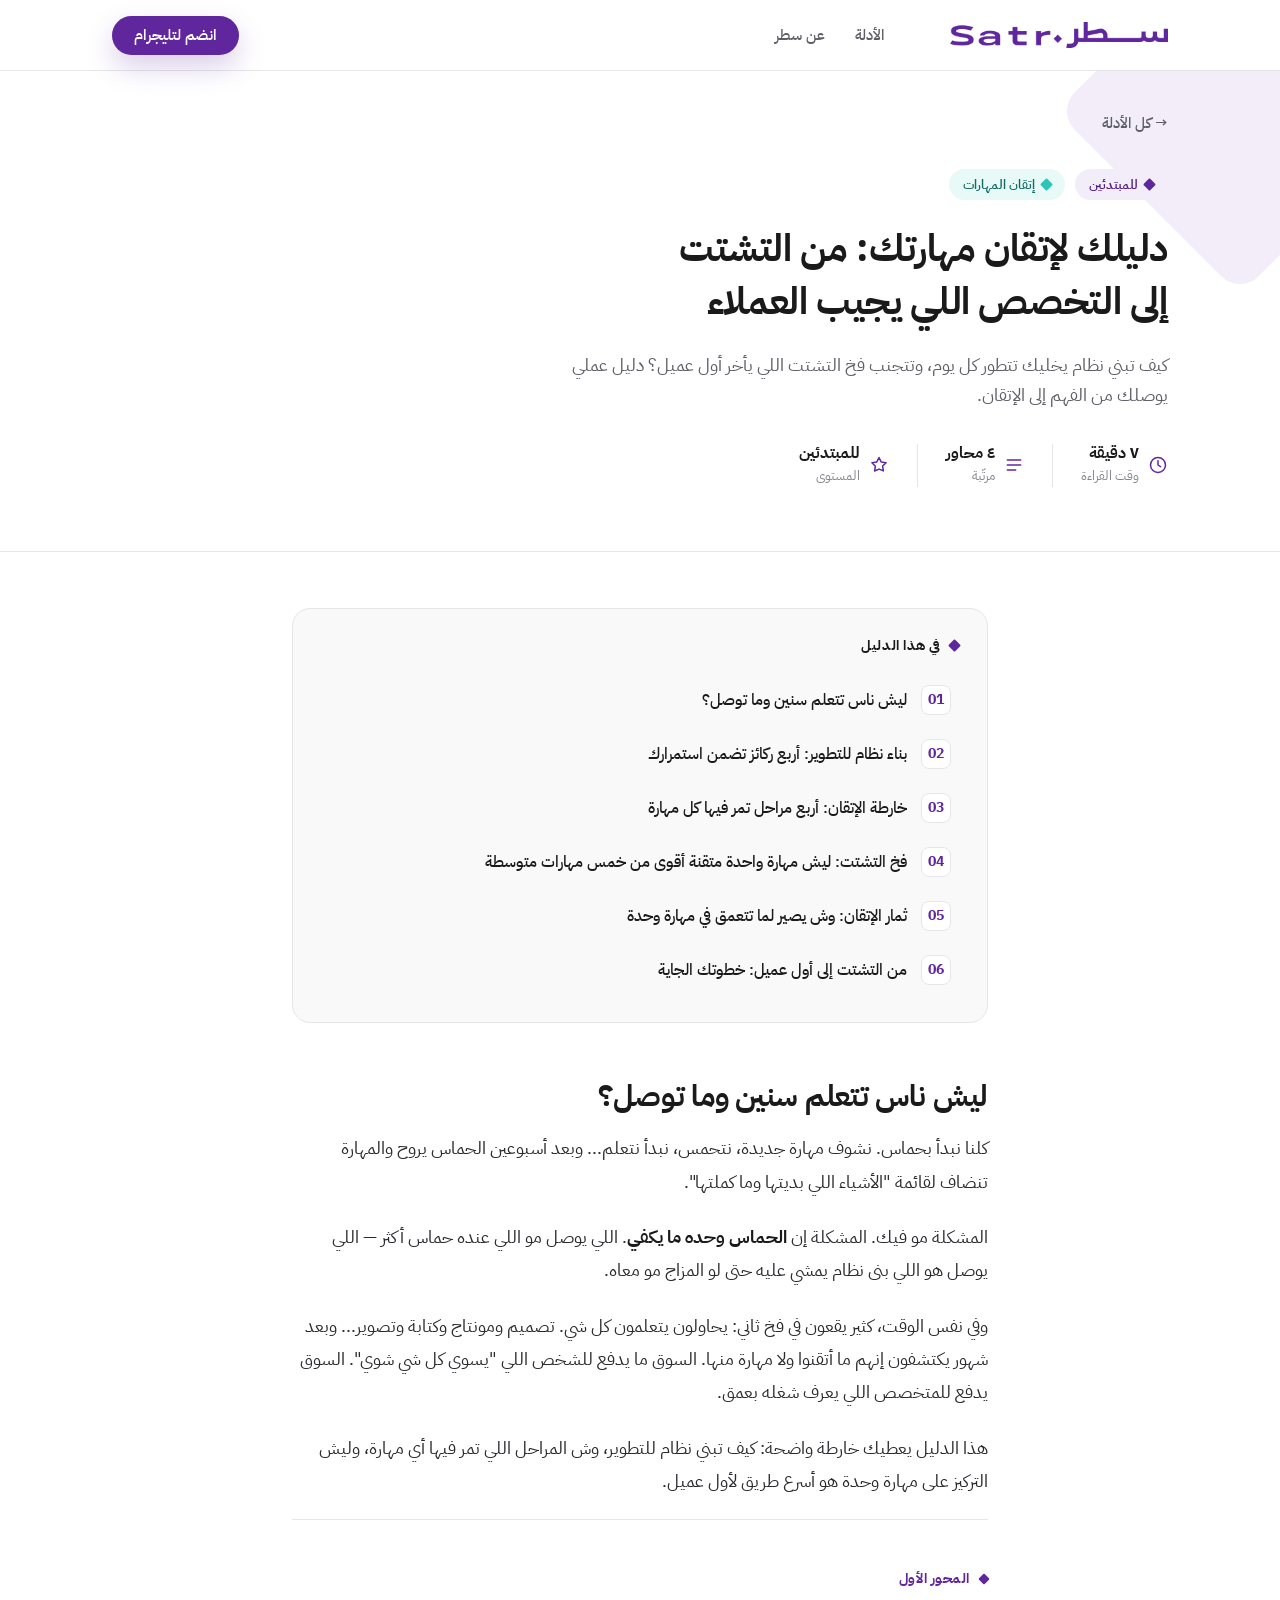
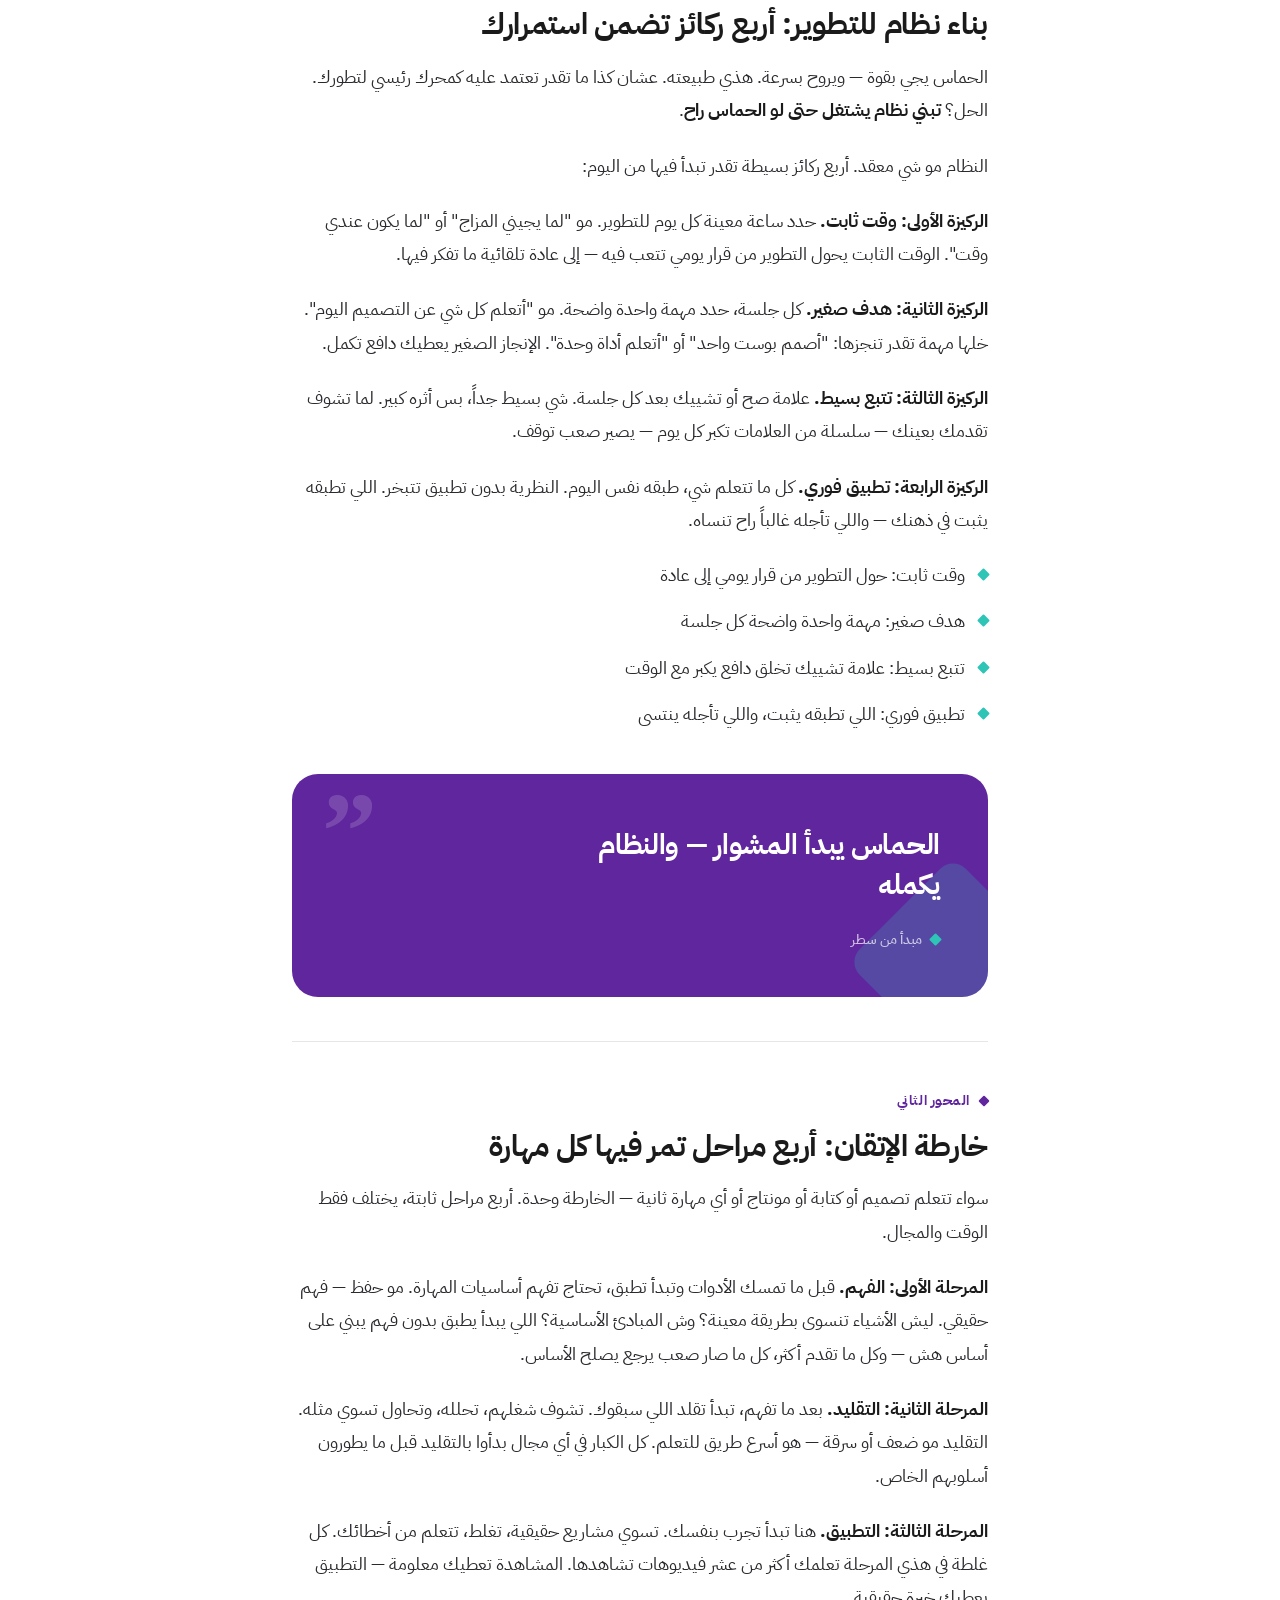
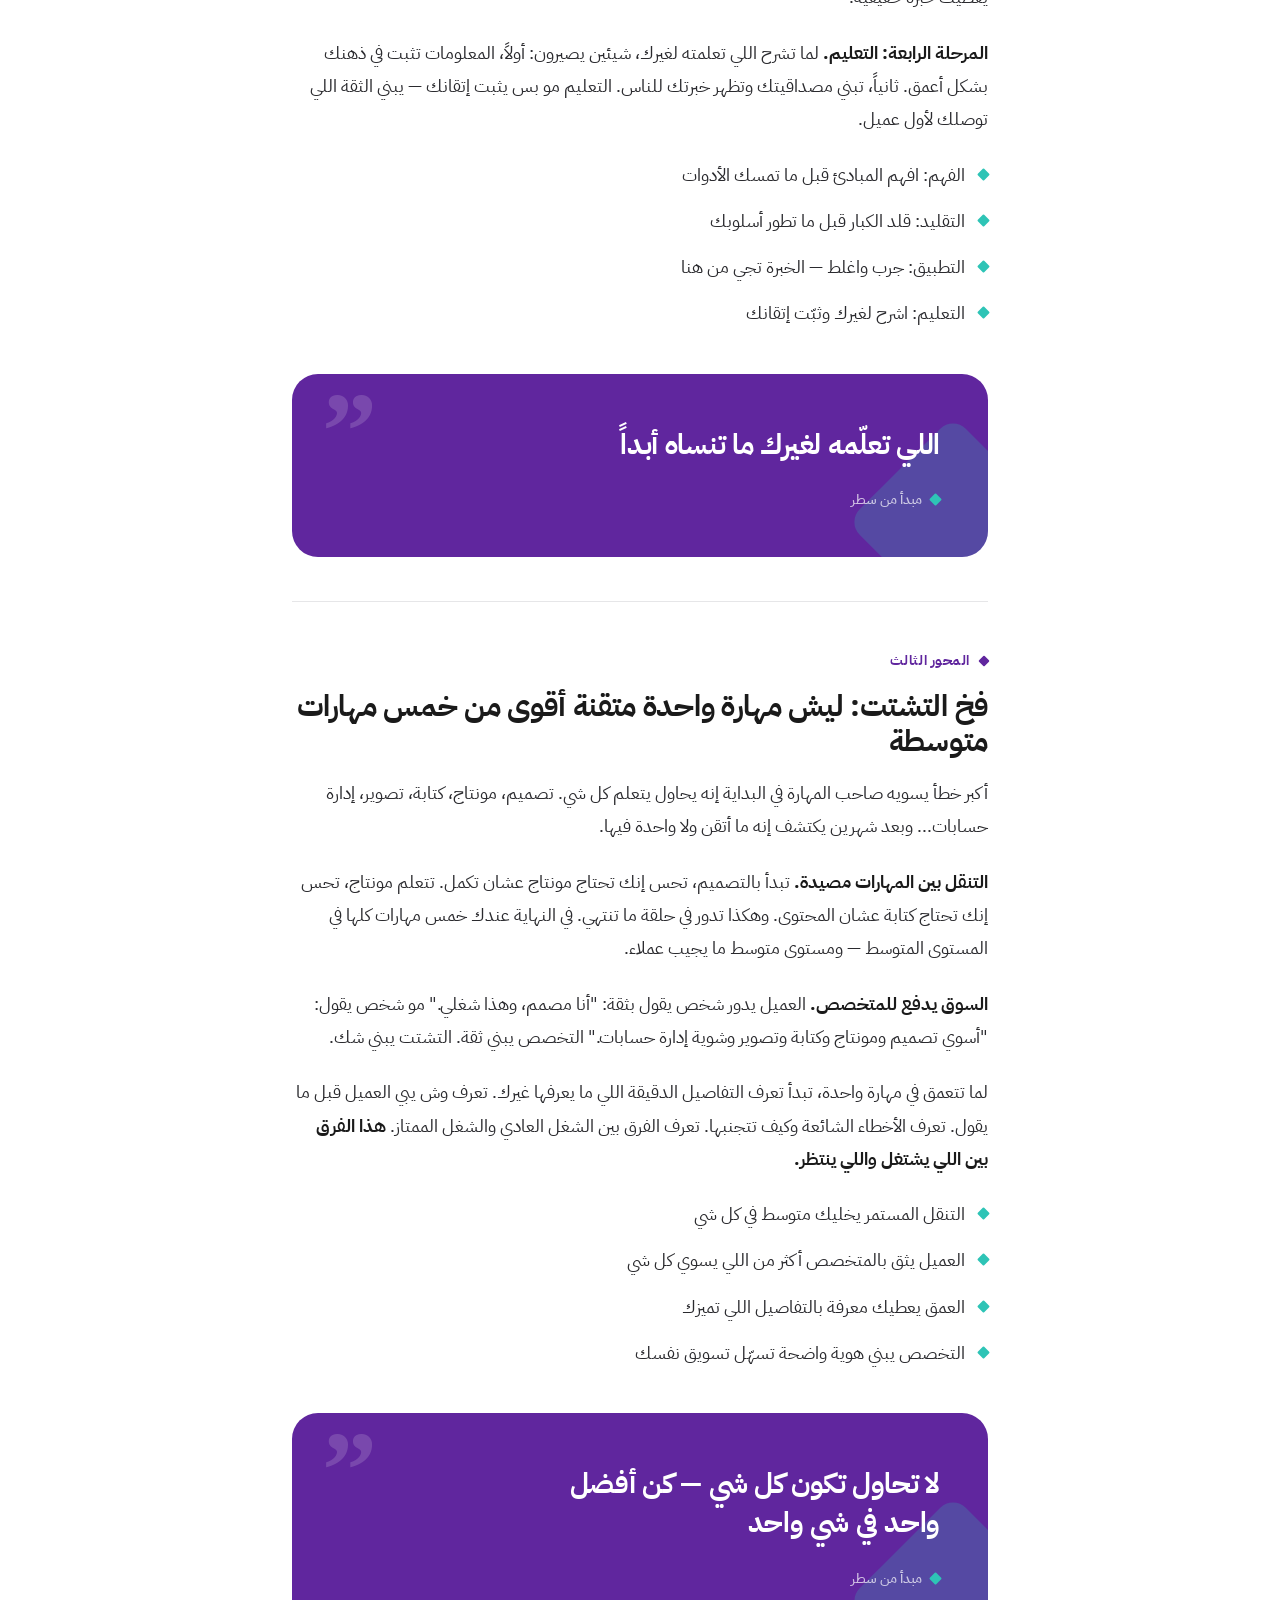
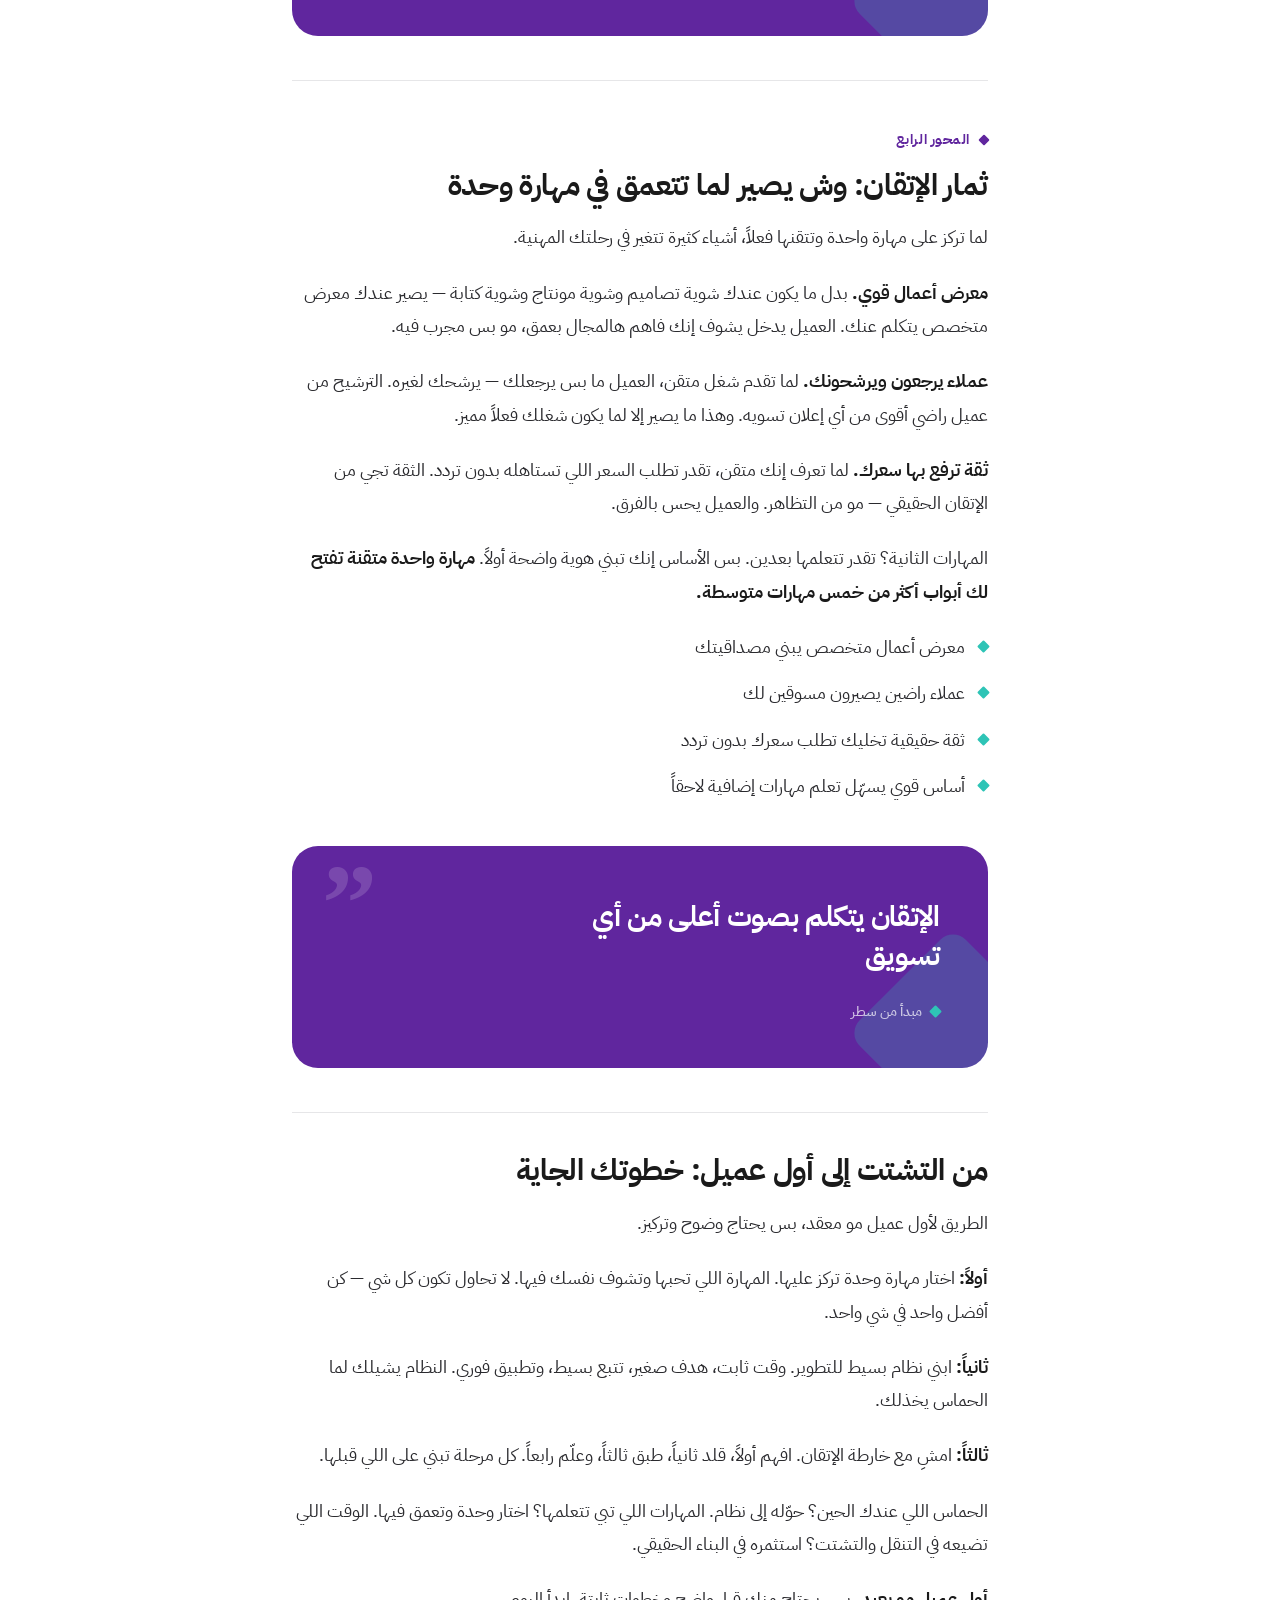
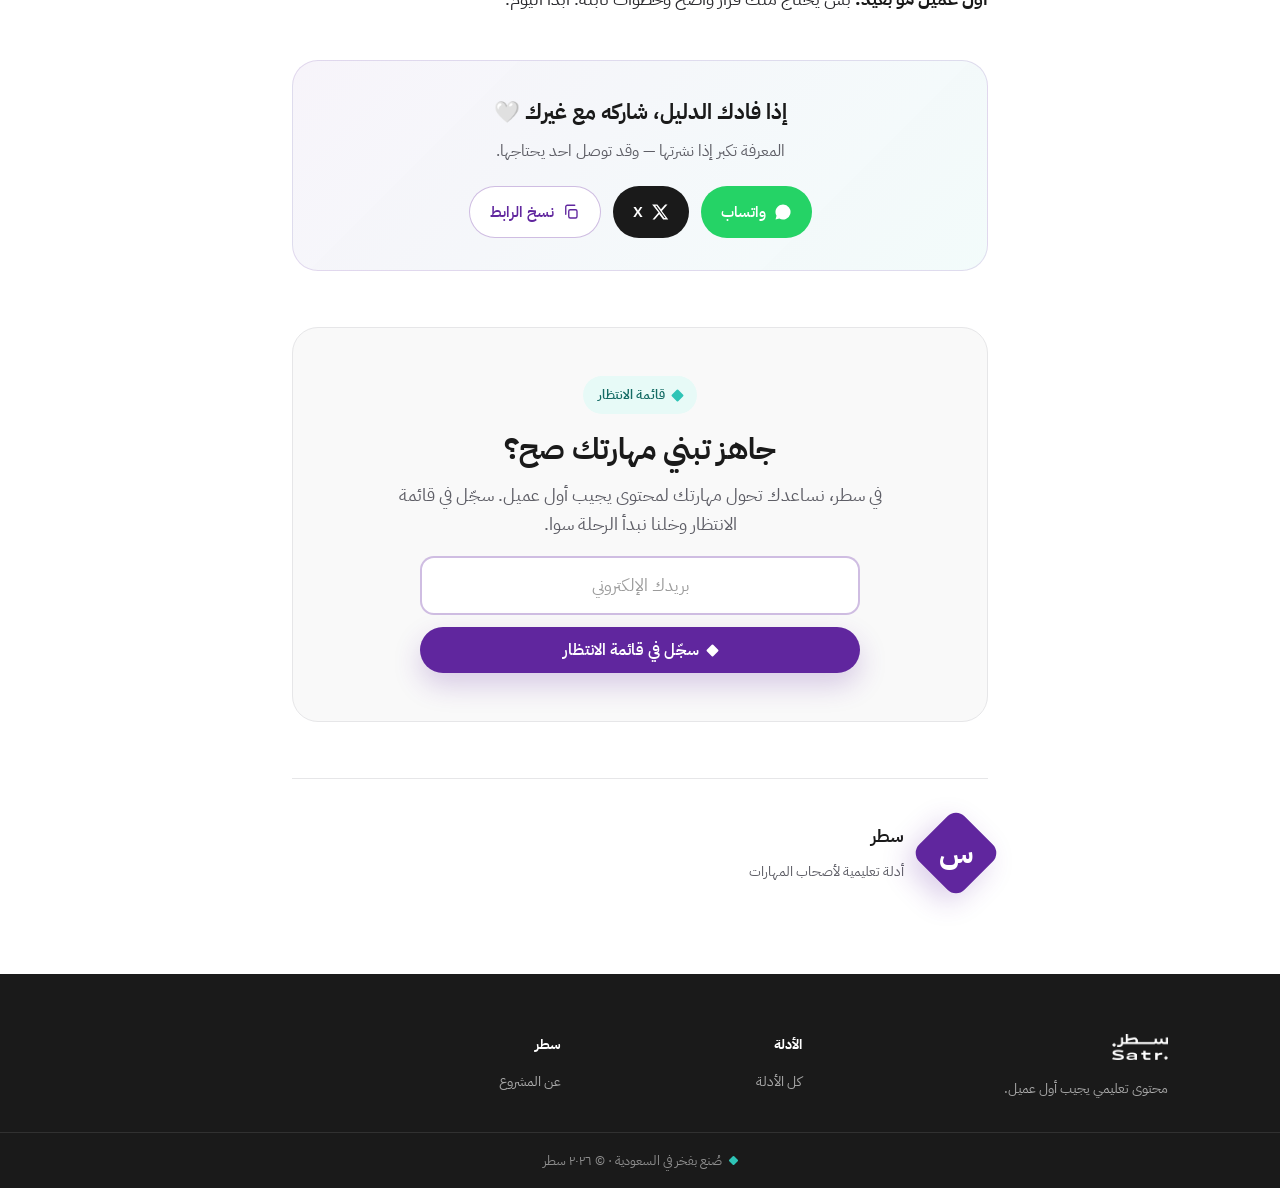
==== commit 998aedd1: "تعديل نص قسم المشاركة" ====
--- a/guides/guide-3888bc56.html
+++ b/guides/guide-3888bc56.html
@@ -130,7 +130,7 @@
       <p>الحماس اللي عندك الحين؟ حوّله إلى نظام. المهارات اللي تبي تتعلمها؟ اختار وحدة وتعمق فيها. الوقت اللي تضيعه في التنقل والتشتت؟ استثمره في البناء الحقيقي.</p>
       <p><strong>أول عميل مو بعيد.</strong> بس يحتاج منك قرار واضح وخطوات ثابتة. ابدأ اليوم.</p>
 
-<div class="sharebox"><h3>إذا فادك الدليل، شاركه مع غيرك 🤍</h3><p>المعرفة تكبر لمّا تنشرها — وقد توصل حد يحتاجها.</p><div class="share-btns"><a class="share-btn share-btn--wa" id="shareWa" target="_blank" rel="noopener"><svg viewBox="0 0 24 24" fill="currentColor"><path d="M17.5 14.4c-.3-.15-1.8-.9-2.08-1-.28-.1-.48-.15-.68.15s-.78.97-.96 1.17c-.18.2-.35.22-.65.07-.3-.15-1.27-.47-2.42-1.5-.9-.8-1.5-1.78-1.67-2.08-.18-.3-.02-.46.13-.6.13-.13.3-.35.45-.52.15-.18.2-.3.3-.5.1-.2.05-.37-.02-.52-.08-.15-.68-1.63-.93-2.23-.24-.58-.49-.5-.68-.51l-.58-.01c-.2 0-.52.07-.8.37-.27.3-1.04 1.02-1.04 2.48s1.07 2.88 1.22 3.08c.15.2 2.1 3.2 5.08 4.49.71.3 1.26.49 1.7.63.71.22 1.36.19 1.87.12.57-.09 1.8-.74 2.05-1.45.25-.7.25-1.31.18-1.44-.07-.13-.27-.2-.57-.35zM12 2a10 10 0 0 0-8.6 15.07L2 22l5.07-1.33A10 10 0 1 0 12 2z"/></svg> واتساب</a><a class="share-btn share-btn--x" id="shareX" target="_blank" rel="noopener"><svg viewBox="0 0 24 24" fill="currentColor"><path d="M18.9 2H22l-7.5 8.6L23 22h-6.8l-5.3-7-6 7H2l8-9.2L1.5 2h7l4.8 6.4zm-1.2 18h1.7L7.4 3.8H5.6z"/></svg> X</a><button class="share-btn share-btn--copy" id="shareCopy" type="button"><svg viewBox="0 0 24 24" fill="none" stroke="currentColor" stroke-width="1.8" stroke-linecap="round" stroke-linejoin="round"><rect x="9" y="9" width="11" height="11" rx="2"/><path d="M5 15V5a2 2 0 0 1 2-2h10"/></svg> <span class="copy-text">نسخ الرابط</span></button></div></div>
+<div class="sharebox"><h3>إذا فادك الدليل، شاركه مع غيرك 🤍</h3><p>المعرفة تكبر إذا نشرتها — وقد توصل احد يحتاجها.</p><div class="share-btns"><a class="share-btn share-btn--wa" id="shareWa" target="_blank" rel="noopener"><svg viewBox="0 0 24 24" fill="currentColor"><path d="M17.5 14.4c-.3-.15-1.8-.9-2.08-1-.28-.1-.48-.15-.68.15s-.78.97-.96 1.17c-.18.2-.35.22-.65.07-.3-.15-1.27-.47-2.42-1.5-.9-.8-1.5-1.78-1.67-2.08-.18-.3-.02-.46.13-.6.13-.13.3-.35.45-.52.15-.18.2-.3.3-.5.1-.2.05-.37-.02-.52-.08-.15-.68-1.63-.93-2.23-.24-.58-.49-.5-.68-.51l-.58-.01c-.2 0-.52.07-.8.37-.27.3-1.04 1.02-1.04 2.48s1.07 2.88 1.22 3.08c.15.2 2.1 3.2 5.08 4.49.71.3 1.26.49 1.7.63.71.22 1.36.19 1.87.12.57-.09 1.8-.74 2.05-1.45.25-.7.25-1.31.18-1.44-.07-.13-.27-.2-.57-.35zM12 2a10 10 0 0 0-8.6 15.07L2 22l5.07-1.33A10 10 0 1 0 12 2z"/></svg> واتساب</a><a class="share-btn share-btn--x" id="shareX" target="_blank" rel="noopener"><svg viewBox="0 0 24 24" fill="currentColor"><path d="M18.9 2H22l-7.5 8.6L23 22h-6.8l-5.3-7-6 7H2l8-9.2L1.5 2h7l4.8 6.4zm-1.2 18h1.7L7.4 3.8H5.6z"/></svg> X</a><button class="share-btn share-btn--copy" id="shareCopy" type="button"><svg viewBox="0 0 24 24" fill="none" stroke="currentColor" stroke-width="1.8" stroke-linecap="round" stroke-linejoin="round"><rect x="9" y="9" width="11" height="11" rx="2"/><path d="M5 15V5a2 2 0 0 1 2-2h10"/></svg> <span class="copy-text">نسخ الرابط</span></button></div></div>
 
 <section class="ctabox" id="waitlist"><span class="ctabox__tag"><span class="rh"></span> قائمة الانتظار</span><h2>جاهز تبني مهارتك صح؟</h2><p>في سطر، نساعدك تحول مهارتك لمحتوى يجيب أول عميل. سجّل في قائمة الانتظار وخلنا نبدأ الرحلة سوا.</p><form class="wl-form" onsubmit="return satrJoin(event)"><input class="wl-input" type="email" name="email" placeholder="بريدك الإلكتروني" required dir="ltr"><button class="btn btn--primary btn--lg" type="submit"><span class="rh" style="background:#fff"></span> <span class="wl-btn-text">سجّل في قائمة الانتظار</span></button></form><p class="wl-msg" id="wlMsg" style="display:none"></p></section>
 
--- a/styles.css
+++ b/styles.css
@@ -378,3 +378,21 @@
 @media (prefers-reduced-motion: reduce) {
   * { animation: none !important; transition: none !important; }
 }
+
+
+/* === تحسينات الجوال: الشعار + زر التليجرام === */
+@media (max-width: 920px) {
+  .nav__cta-text { display: inline !important; }
+}
+@media (max-width: 680px) {
+  .nav__inner { height: 58px !important; padding-inline: 18px !important; gap: 12px !important; }
+  .nav__logo { height: 20px !important; }
+  .nav .btn--primary, header.nav .btn--primary { padding: 8px 14px !important; font-size: 13px !important; gap: 6px !important; }
+  .nav__cta-text { display: inline !important; font-size: 13px !important; }
+  .nav .btn--primary svg, header.nav .btn--primary svg { width: 15px !important; height: 15px !important; }
+}
+@media (max-width: 380px) {
+  .nav__logo { height: 18px !important; }
+  .nav__cta-text { font-size: 12px !important; }
+  .nav__inner { gap: 8px !important; padding-inline: 14px !important; }
+}
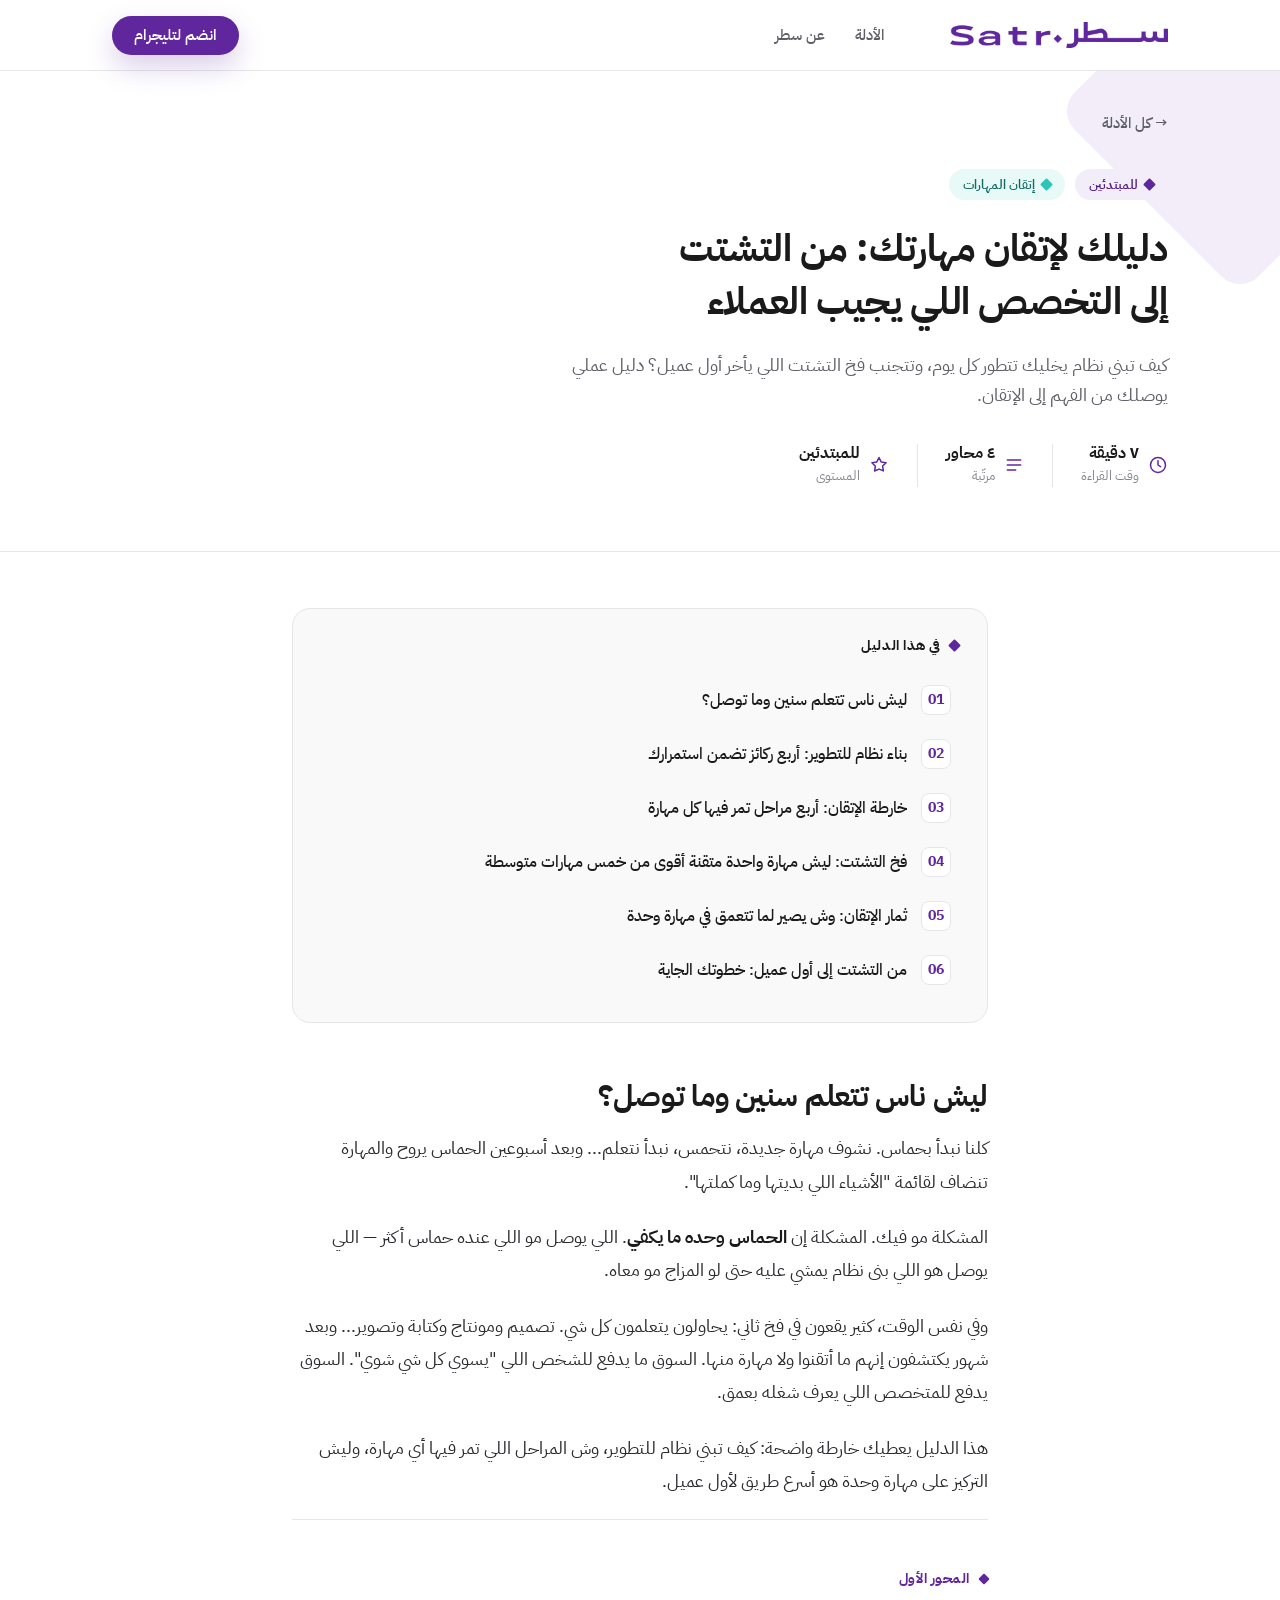
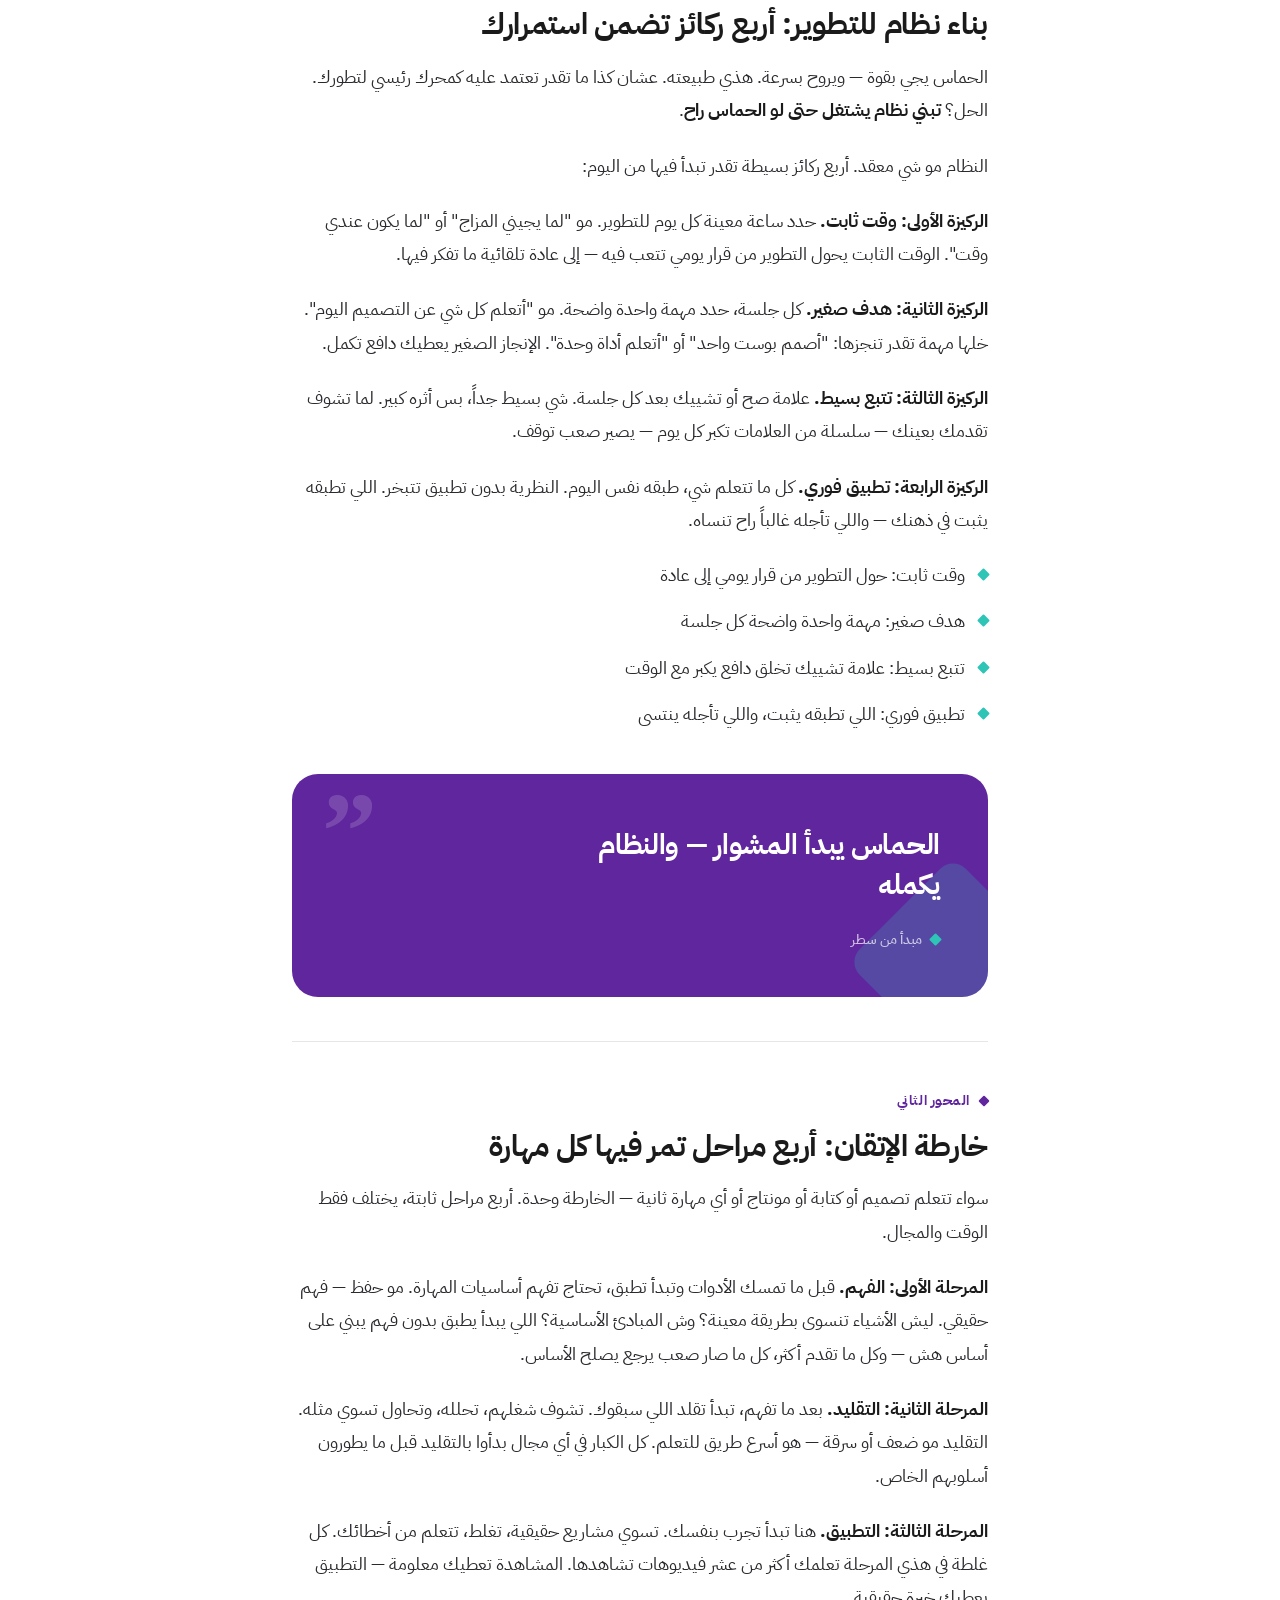
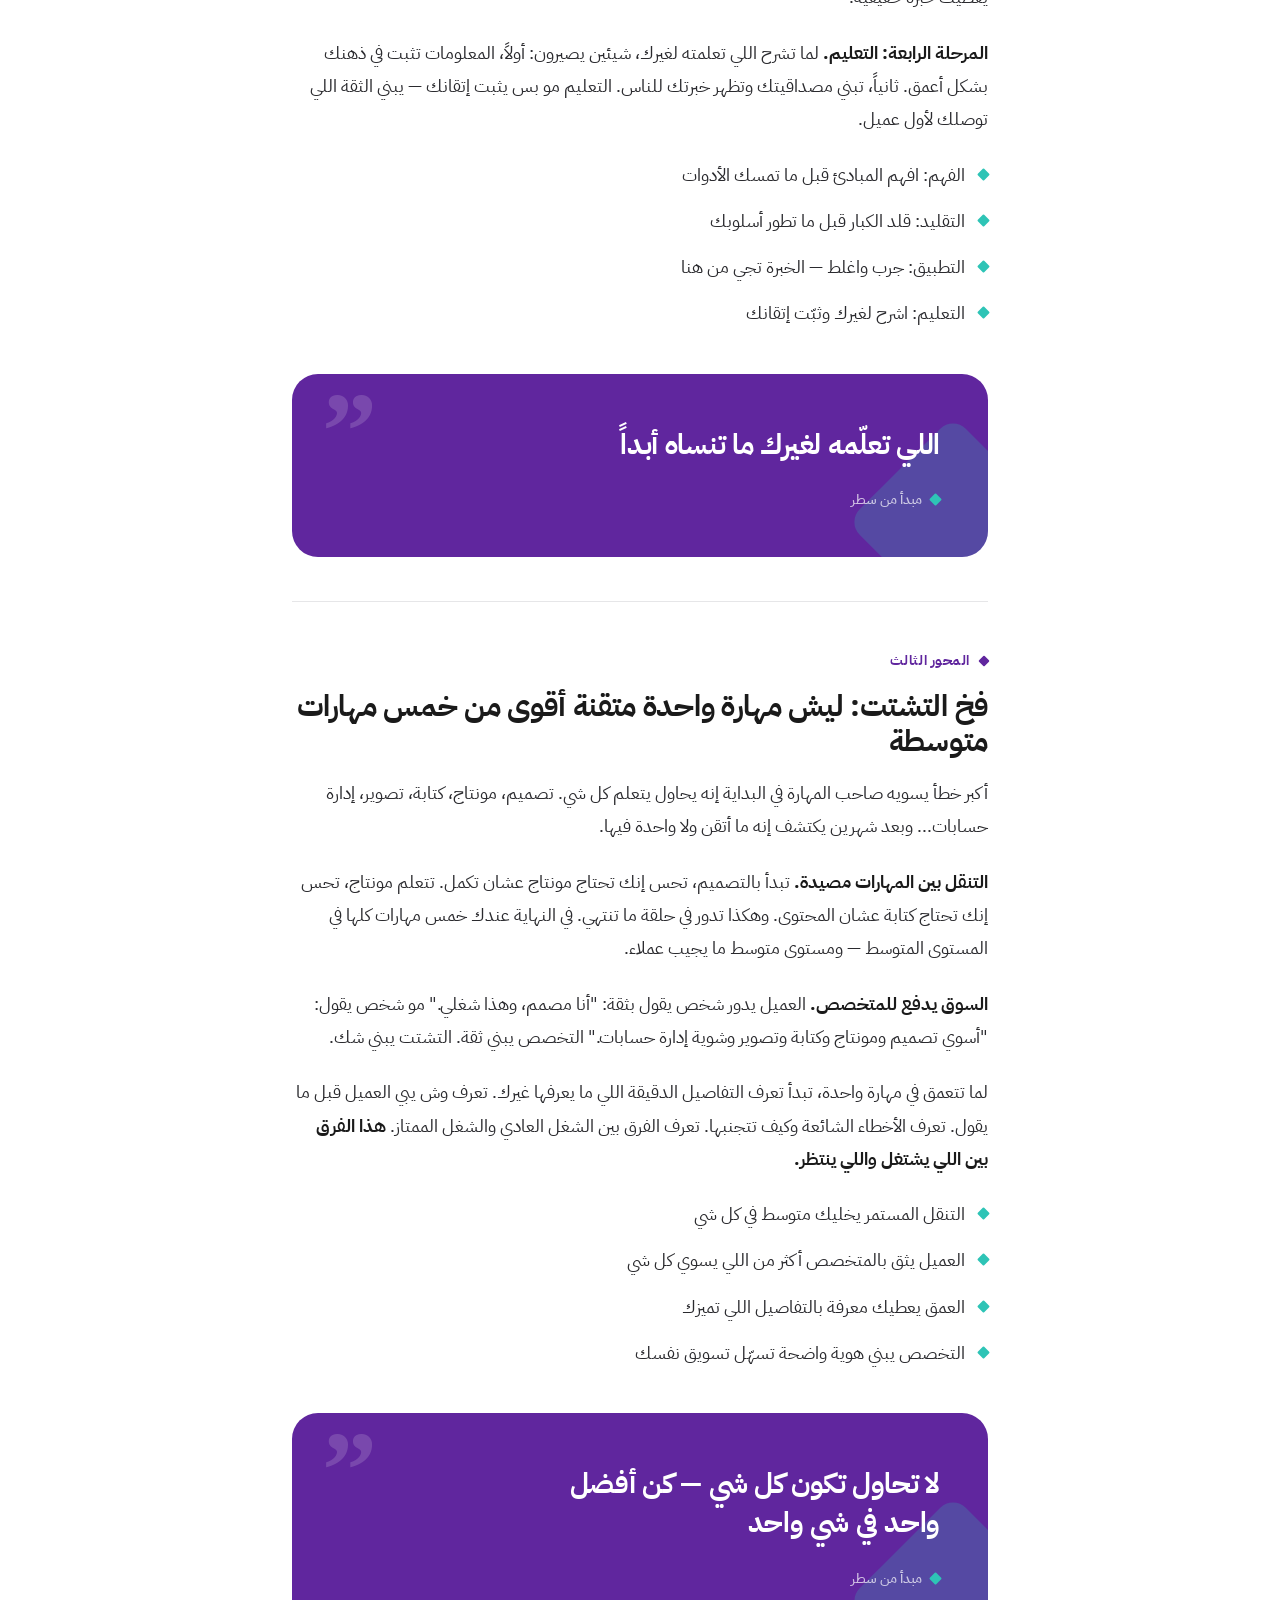
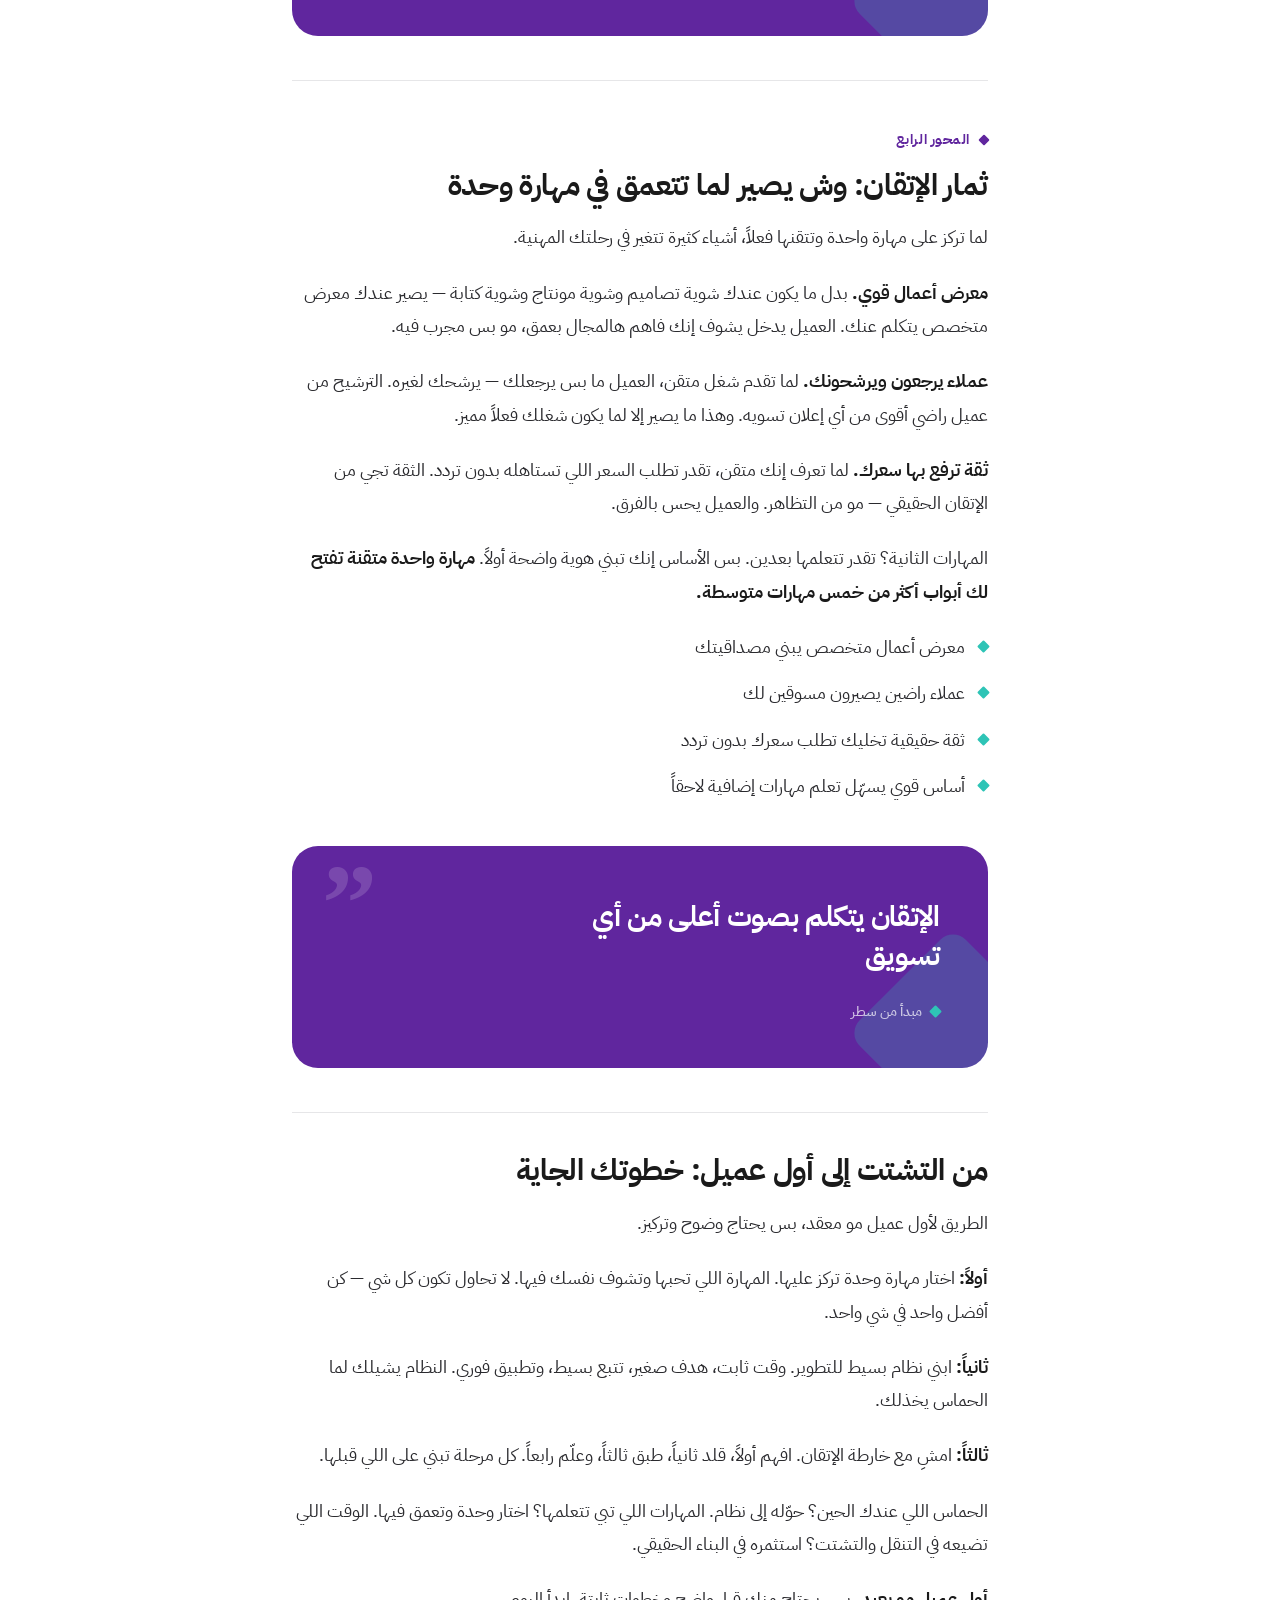
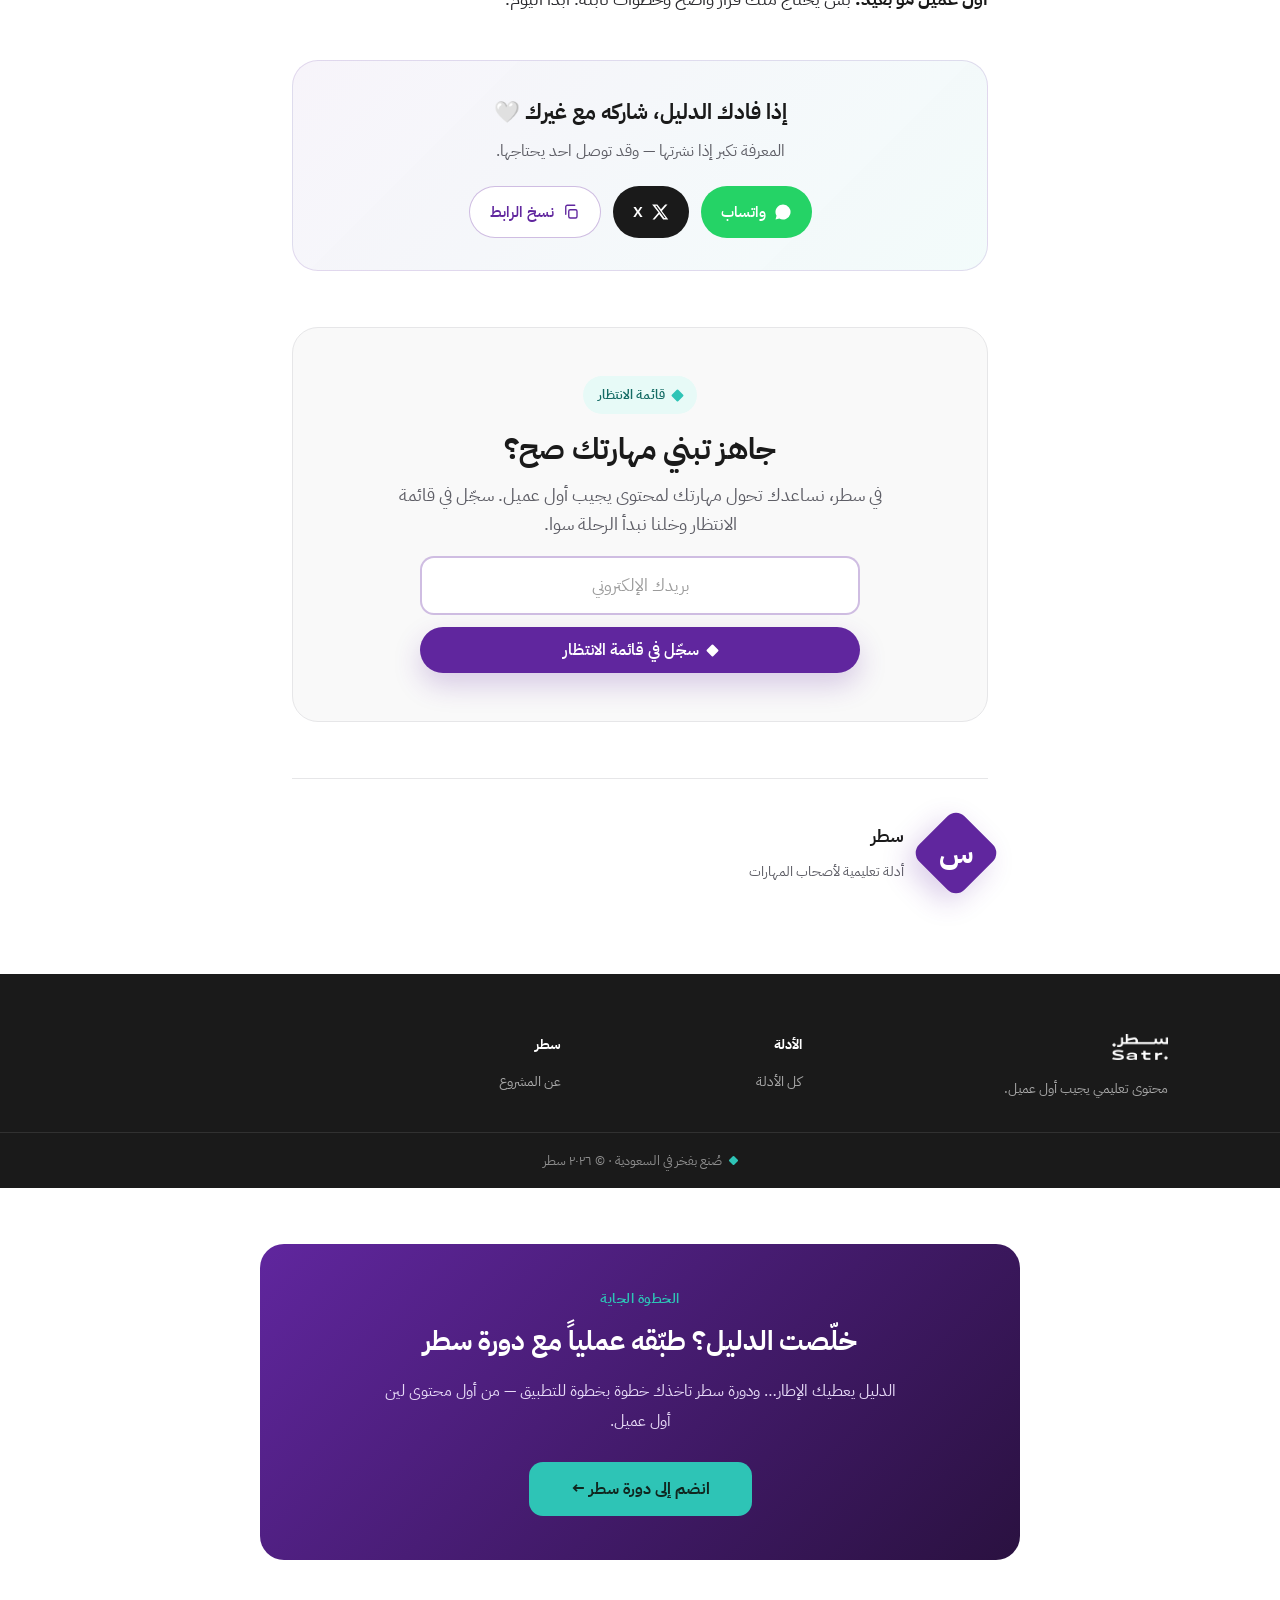
==== commit d9341712: "add satr course CTA to guide" ====
--- a/guides/guide-3888bc56.html
+++ b/guides/guide-3888bc56.html
@@ -11,7 +11,7 @@
 </head>
 <body>
 
-<header class="nav"><div class="nav__inner"><a href="../index.html" aria-label="سطر"><img class="nav__logo" src="../assets/logo-purple-trim.png" alt="سطر"></a><nav class="nav__links"><a class="nav__link" href="../index.html#guides">الأدلة</a><a class="nav__link" href="../index.html#about">عن سطر</a></nav><span class="nav__spacer"></span><a class="btn btn--primary" href="#waitlist"><span class="nav__cta-text">انضم لتليجرام</span></a></div></header>
+<header class="nav"><div class="nav__inner"><a href="../index.html" aria-label="سطر"><img class="nav__logo" src="../assets/logo-purple-trim.png" alt="سطر"></a><nav class="nav__links"><a class="nav__link" href="../index.html#guides">الأدلة</a><a class="nav__link" href="../index.html#about">عن سطر</a></nav><span class="nav__spacer"></span><a class="btn btn--primary" href="https://t.me/satr_marketing" target="_blank" rel="noopener"><span class="nav__cta-text">انضم لتليجرام</span></a></div></header>
 
 <section class="ghero"><div class="container"><a class="backlink" href="../index.html#guides">→ كل الأدلة</a><div class="tagrow"><span class="tag tag--level"><span class="rh rh--p"></span> للمبتدئين</span>
       <span class="tag tag--topic"><span class="rh"></span> إتقان المهارات</span></div><h1 class="ghero__title">دليلك لإتقان مهارتك: من التشتت إلى التخصص اللي يجيب العملاء</h1><p class="ghero__lead">كيف تبني نظام يخليك تتطور كل يوم، وتتجنب فخ التشتت اللي يأخر أول عميل؟ دليل عملي يوصلك من الفهم إلى الإتقان.</p><div class="ghero__meta"><div class="gm"><svg viewBox="0 0 24 24" fill="none" stroke-width="1.8" stroke-linecap="round" stroke-linejoin="round"><circle cx="12" cy="12" r="9"/><path d="M12 7v5l3 2"/></svg><div><b>٧ دقيقة</b><span>وقت القراءة</span></div></div><div class="gm"><svg viewBox="0 0 24 24" fill="none" stroke-width="1.8" stroke-linecap="round" stroke-linejoin="round"><path d="M4 6h16M4 12h16M4 18h10"/></svg><div><b>٤ محاور</b><span>مرتّبة</span></div></div><div class="gm"><svg viewBox="0 0 24 24" fill="none" stroke-width="1.8" stroke-linecap="round" stroke-linejoin="round"><path d="m12 3 2.6 5.3 5.9.9-4.2 4.1 1 5.8L12 16.9 6.7 19.2l1-5.8L3.5 9.2l5.9-.9z"/></svg><div><b>للمبتدئين</b><span>المستوى</span></div></div></div></div></section>
@@ -132,7 +132,7 @@
 
 <div class="sharebox"><h3>إذا فادك الدليل، شاركه مع غيرك 🤍</h3><p>المعرفة تكبر إذا نشرتها — وقد توصل احد يحتاجها.</p><div class="share-btns"><a class="share-btn share-btn--wa" id="shareWa" target="_blank" rel="noopener"><svg viewBox="0 0 24 24" fill="currentColor"><path d="M17.5 14.4c-.3-.15-1.8-.9-2.08-1-.28-.1-.48-.15-.68.15s-.78.97-.96 1.17c-.18.2-.35.22-.65.07-.3-.15-1.27-.47-2.42-1.5-.9-.8-1.5-1.78-1.67-2.08-.18-.3-.02-.46.13-.6.13-.13.3-.35.45-.52.15-.18.2-.3.3-.5.1-.2.05-.37-.02-.52-.08-.15-.68-1.63-.93-2.23-.24-.58-.49-.5-.68-.51l-.58-.01c-.2 0-.52.07-.8.37-.27.3-1.04 1.02-1.04 2.48s1.07 2.88 1.22 3.08c.15.2 2.1 3.2 5.08 4.49.71.3 1.26.49 1.7.63.71.22 1.36.19 1.87.12.57-.09 1.8-.74 2.05-1.45.25-.7.25-1.31.18-1.44-.07-.13-.27-.2-.57-.35zM12 2a10 10 0 0 0-8.6 15.07L2 22l5.07-1.33A10 10 0 1 0 12 2z"/></svg> واتساب</a><a class="share-btn share-btn--x" id="shareX" target="_blank" rel="noopener"><svg viewBox="0 0 24 24" fill="currentColor"><path d="M18.9 2H22l-7.5 8.6L23 22h-6.8l-5.3-7-6 7H2l8-9.2L1.5 2h7l4.8 6.4zm-1.2 18h1.7L7.4 3.8H5.6z"/></svg> X</a><button class="share-btn share-btn--copy" id="shareCopy" type="button"><svg viewBox="0 0 24 24" fill="none" stroke="currentColor" stroke-width="1.8" stroke-linecap="round" stroke-linejoin="round"><rect x="9" y="9" width="11" height="11" rx="2"/><path d="M5 15V5a2 2 0 0 1 2-2h10"/></svg> <span class="copy-text">نسخ الرابط</span></button></div></div>
 
-<section class="ctabox" id="waitlist"><span class="ctabox__tag"><span class="rh"></span> قائمة الانتظار</span><h2>جاهز تبني مهارتك صح؟</h2><p>في سطر، نساعدك تحول مهارتك لمحتوى يجيب أول عميل. سجّل في قائمة الانتظار وخلنا نبدأ الرحلة سوا.</p><form class="wl-form" onsubmit="return satrJoin(event)"><input class="wl-input" type="email" name="email" placeholder="بريدك الإلكتروني" required dir="ltr"><button class="btn btn--primary btn--lg" type="submit"><span class="rh" style="background:#fff"></span> <span class="wl-btn-text">سجّل في قائمة الانتظار</span></button></form><p class="wl-msg" id="wlMsg" style="display:none"></p></section>
+<section class="ctabox" id="waitlist"><span class="ctabox__tag"><span class="rh"></span> قائمة الانتظار</span><h2>جاهز تبني مهارتك صح؟</h2><p>في سطر، نساعدك تحول مهارتك لمحتوى يجيب أول عميل. سجّل في قائمة الانتظار وخلنا نبدأ الرحلة سوا.</p><form class="wl-form" onsubmit="try{satrJoin(event)}catch(e){}return false;"><input class="wl-input" type="email" name="email" placeholder="بريدك الإلكتروني" required dir="ltr"><button class="btn btn--primary btn--lg" type="submit"><span class="rh" style="background:#fff"></span> <span class="wl-btn-text">سجّل في قائمة الانتظار</span></button></form><p class="wl-msg" id="wlMsg" style="display:none"></p></section>
 
 <div class="author"><div class="author__avatar"><span>س</span></div><div class="author__info"><b>سطر</b><span>أدلة تعليمية لأصحاب المهارات</span></div></div>
 
@@ -144,5 +144,5 @@
 (function(){var url=window.location.href;var t=GUIDE_TITLE+' \u2014 دليل من سطر';var wa=document.getElementById("shareWa");if(wa)wa.href="https://wa.me/?text="+encodeURIComponent(t+"\n"+url);var x=document.getElementById("shareX");if(x)x.href="https://twitter.com/intent/tweet?text="+encodeURIComponent(t)+"&url="+encodeURIComponent(url);var cp=document.getElementById("shareCopy");if(cp)cp.addEventListener("click",function(){var done=function(){cp.classList.add("copied");cp.querySelector(".copy-text").textContent="تم النسخ ✓";setTimeout(function(){cp.classList.remove("copied");cp.querySelector(".copy-text").textContent="نسخ الرابط";},2000);};if(navigator.clipboard&&navigator.clipboard.writeText){navigator.clipboard.writeText(url).then(done).catch(function(){done();});}else{var i=document.createElement("input");i.value=url;document.body.appendChild(i);i.select();try{document.execCommand("copy");}catch(e){}document.body.removeChild(i);done();}});})();
 function satrJoin(e){e.preventDefault();var f=e.target;var email=f.email.value.trim();var btn=f.querySelector("button");var msg=document.getElementById("wlMsg");if(!email){return false;}btn.disabled=true;btn.querySelector(".wl-btn-text").textContent="جاري التسجيل...";fetch("https://satr2030.app.n8n.cloud/webhook/satr-waitlist",{method:"POST",headers:{"Content-Type":"application/json"},body:JSON.stringify({email:email,guide:GUIDE_TITLE,source:"دليل سطر"})}).then(function(r){return r.json();}).then(function(d){f.style.display="none";msg.style.display="block";msg.className="wl-msg wl-msg--ok";msg.innerHTML="✅ <b>تم تسجيلك بنجاح!</b><br>شكراً لك — صرت ضمن قائمة الانتظار. بنرسل لك أول ما يصير عندنا جديد يفيدك. 🙏";}).catch(function(err){btn.disabled=false;btn.querySelector(".wl-btn-text").textContent="حاول مرة ثانية";msg.style.display="block";msg.className="wl-msg wl-msg--err";msg.textContent="صار خطأ بسيط، جرّب مرة ثانية بعد لحظات.";});return false;}</script>
 
-</body>
+<section id="satr-course-cta" dir="rtl" style="max-width:760px;margin:56px auto;padding:44px 32px;border-radius:24px;background:linear-gradient(135deg,#60269E,#2A1140);color:#fff;text-align:center;"><div style="font-size:14px;font-weight:600;color:#2EC4B6;letter-spacing:.5px;margin-bottom:12px;">الخطوة الجاية</div><h2 style="font-size:27px;font-weight:700;line-height:1.5;margin:0 0 14px;color:#fff;">خلّصت الدليل؟ طبّقه عملياً مع دورة سطر</h2><p style="font-size:16px;line-height:1.9;color:#E6D9F6;margin:0 auto 26px;max-width:520px;">الدليل يعطيك الإطار… ودورة سطر تاخذك خطوة بخطوة للتطبيق — من أول محتوى لين أول عميل.</p><a href="https://satarr.com/" target="_blank" rel="noopener" style="display:inline-block;background:#2EC4B6;color:#10261F;font-weight:700;font-size:16px;text-decoration:none;padding:15px 42px;border-radius:14px;">انضم إلى دورة سطر ←</a></section></body>
 </html>
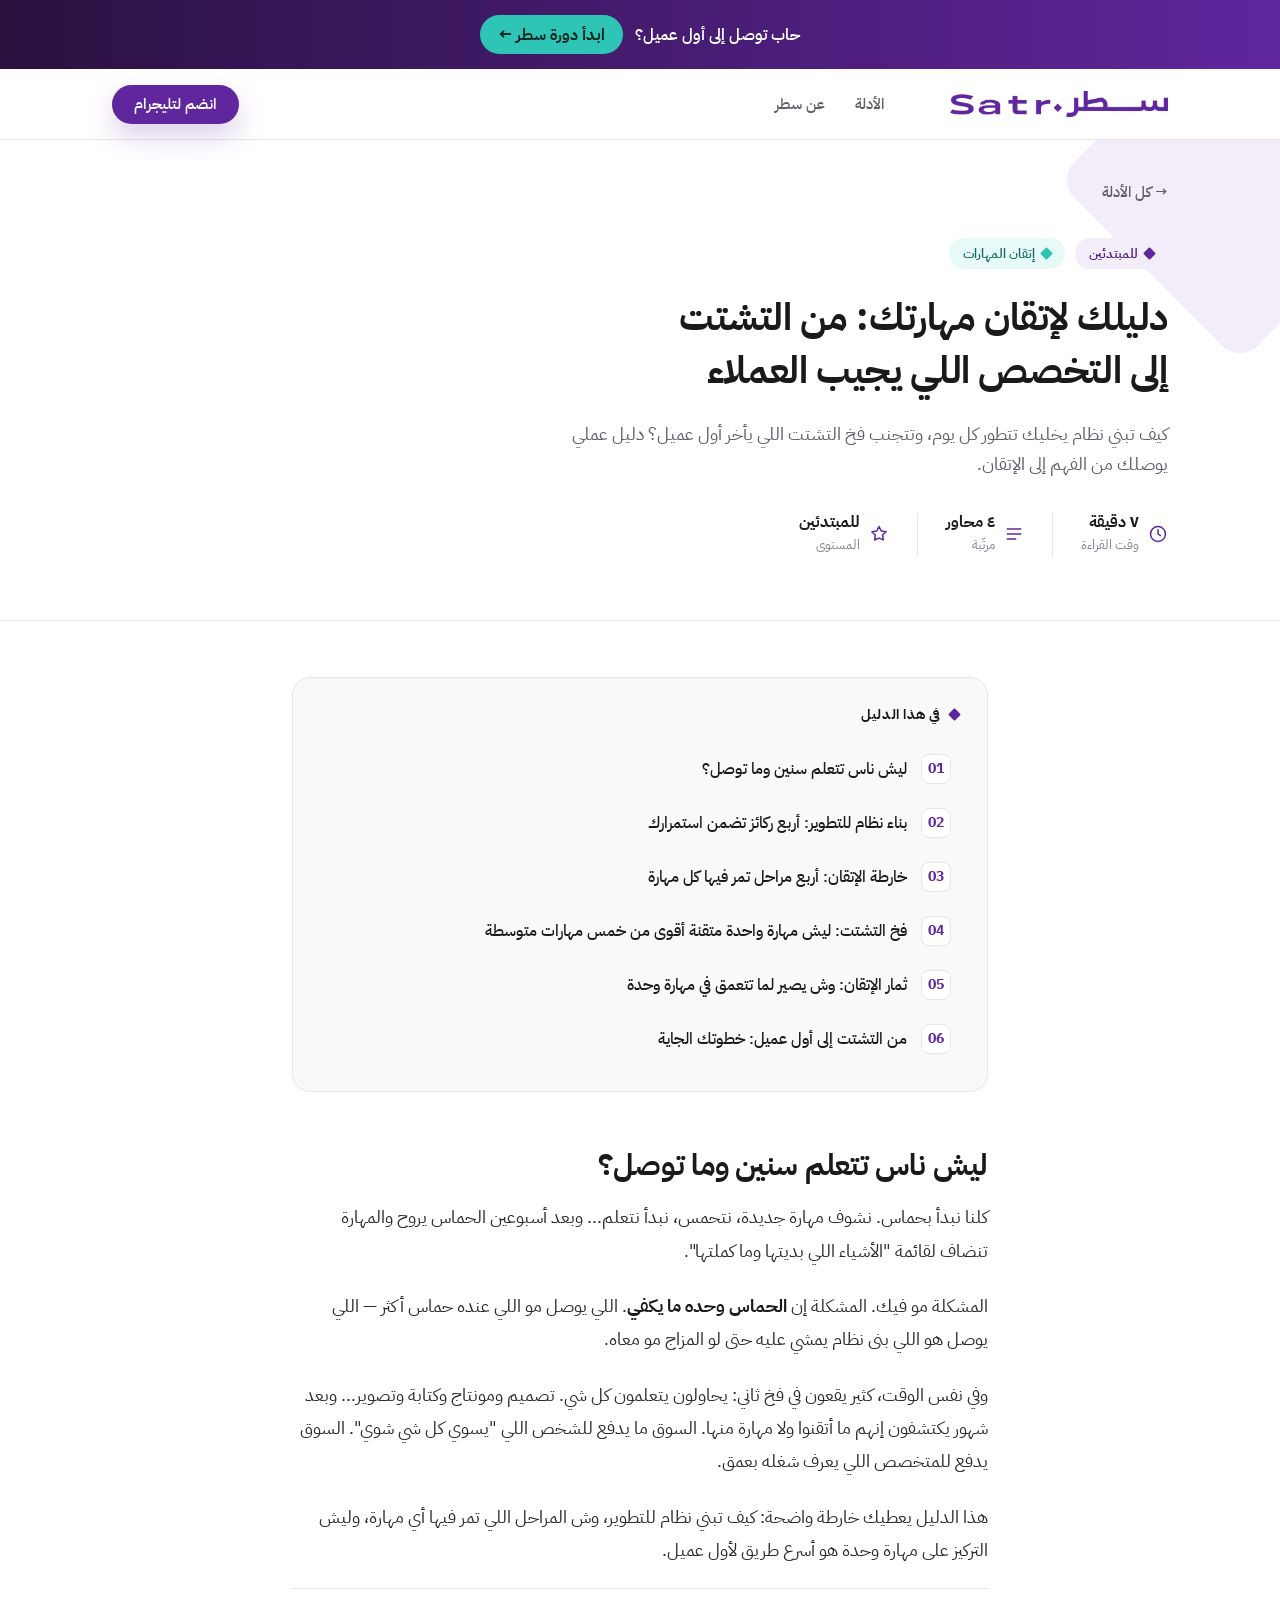
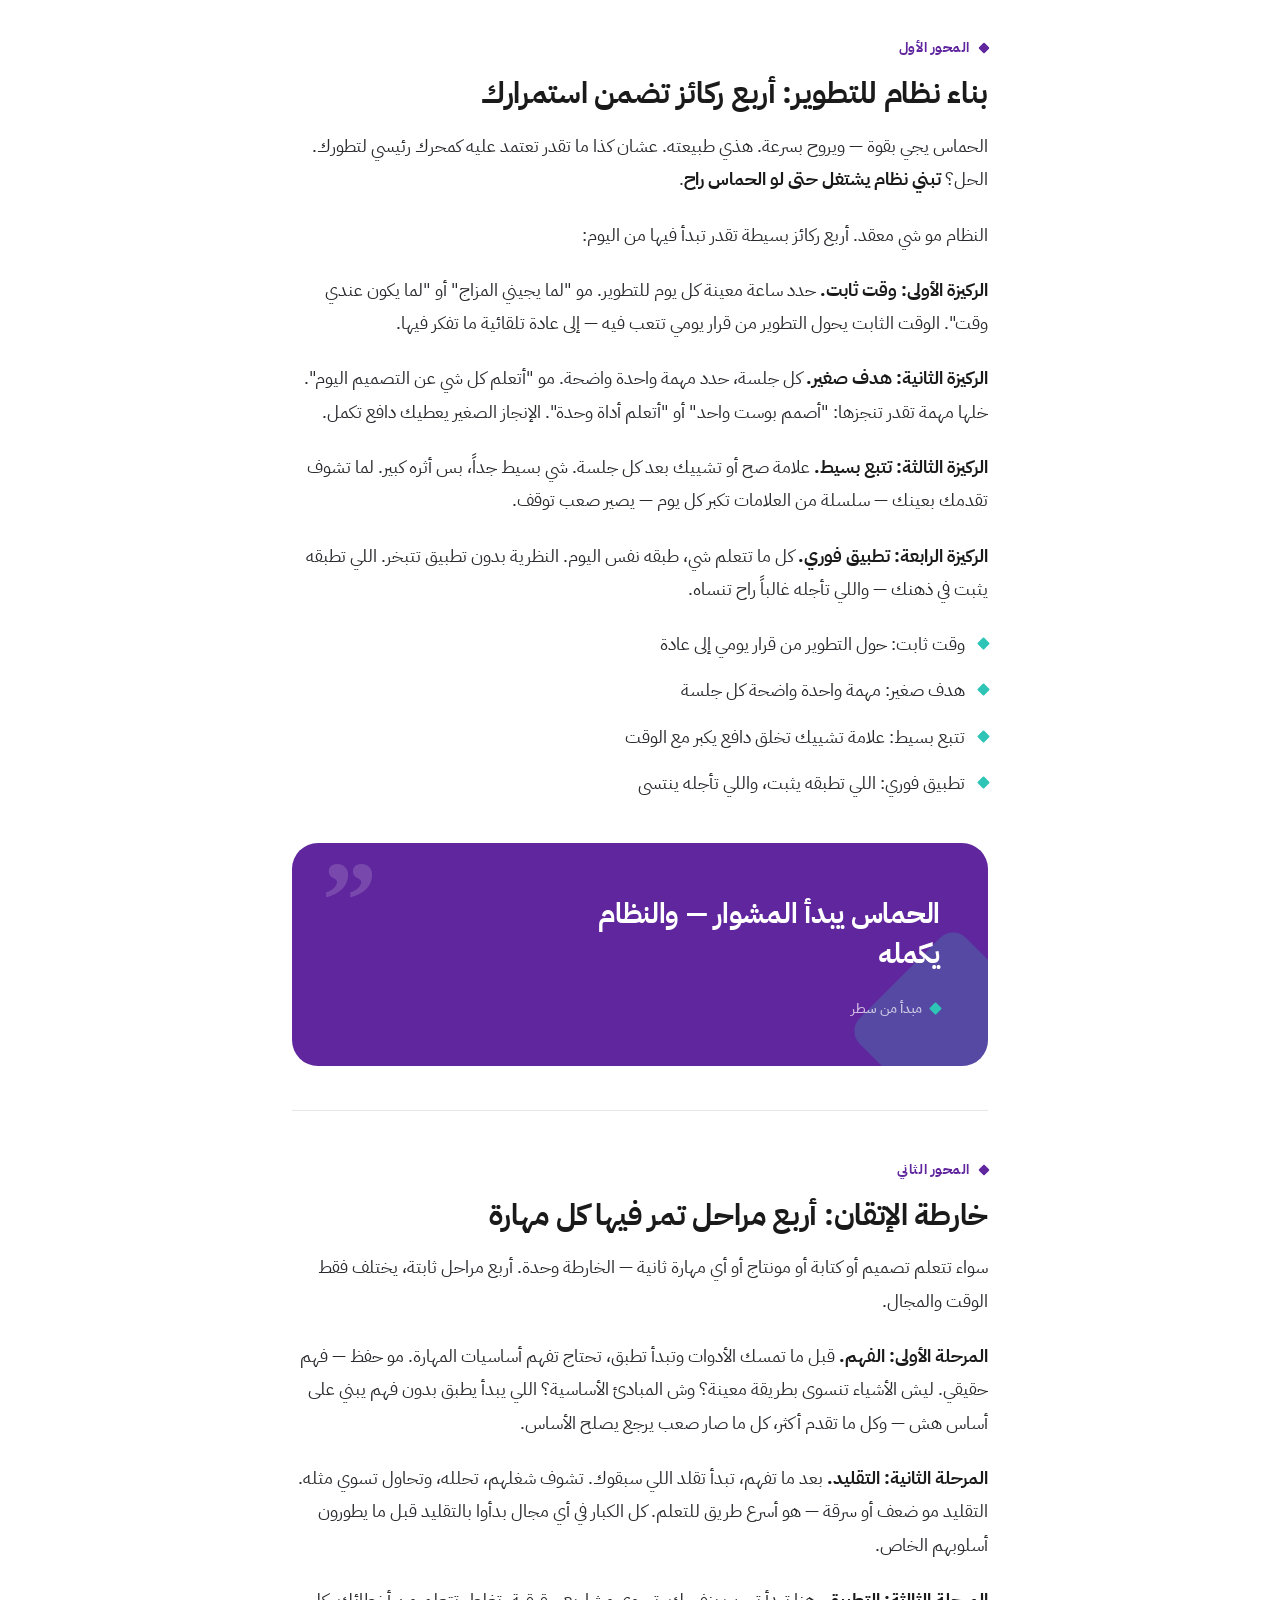
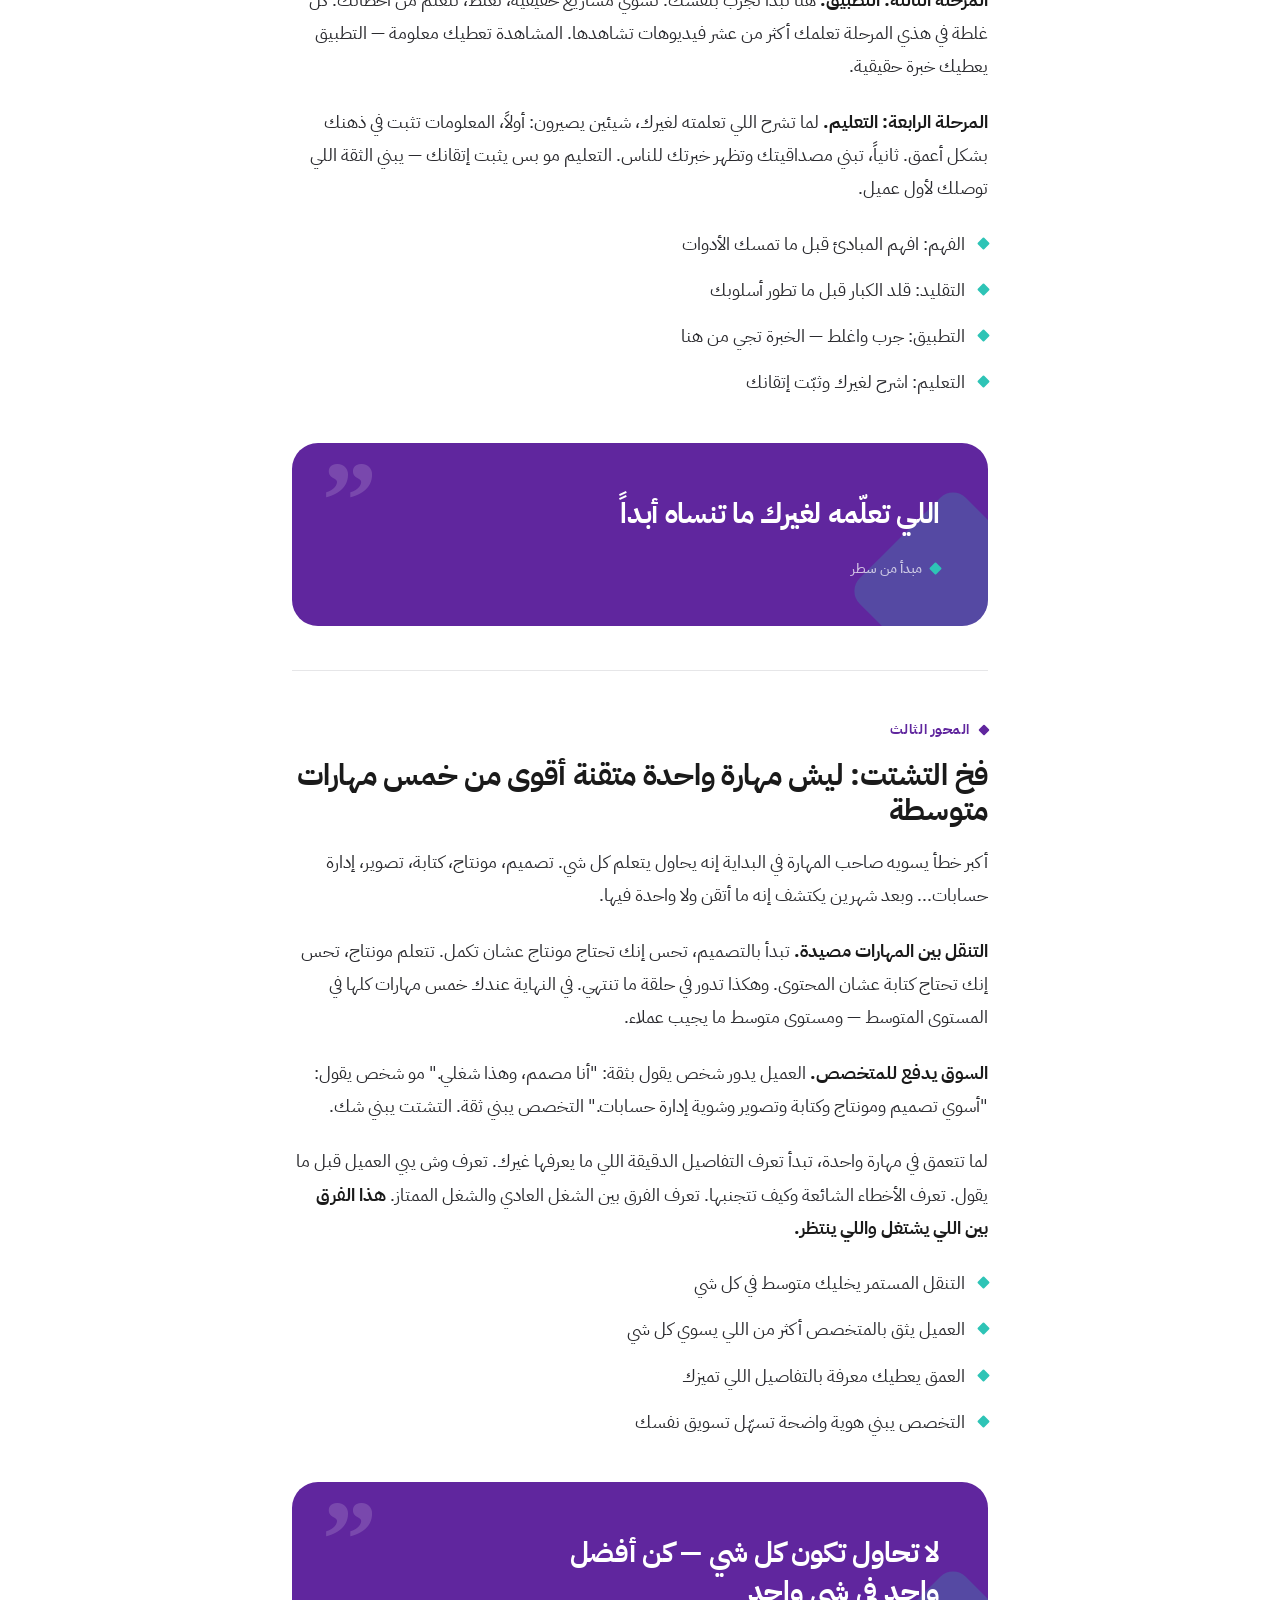
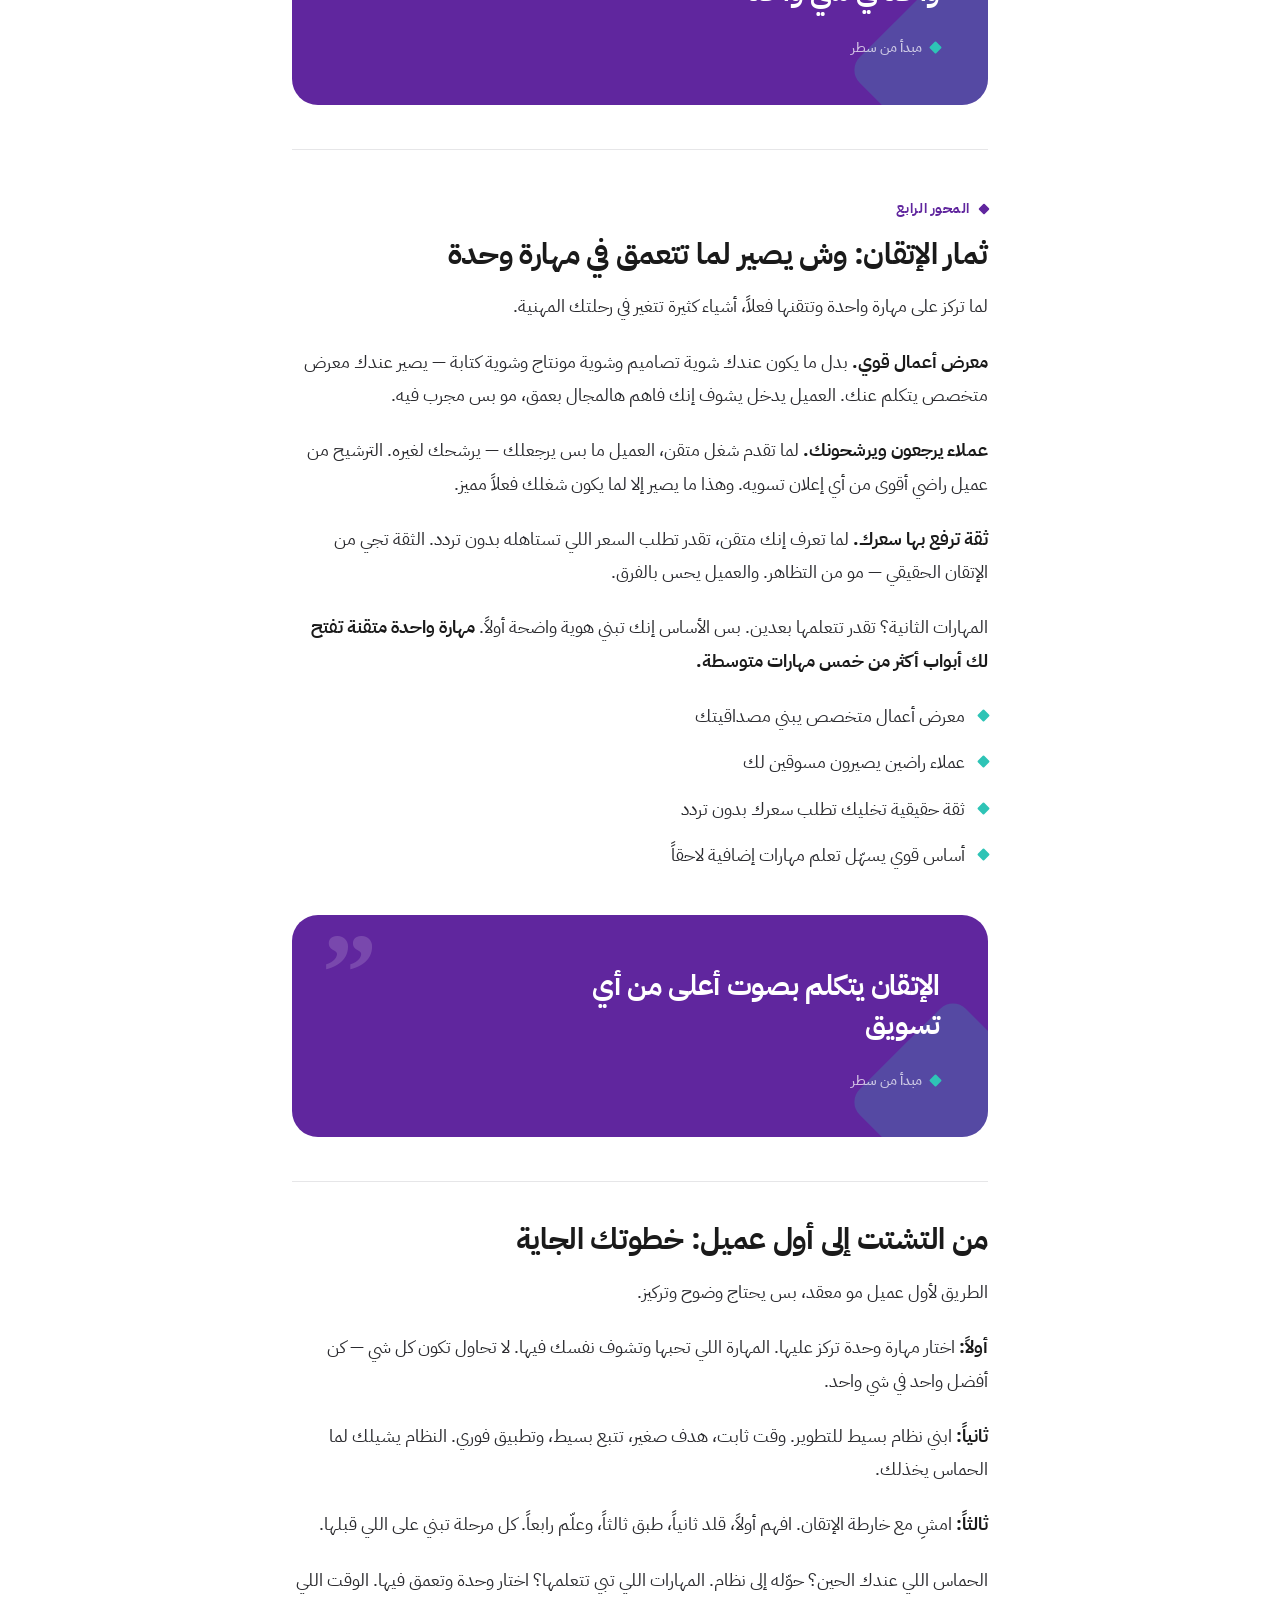
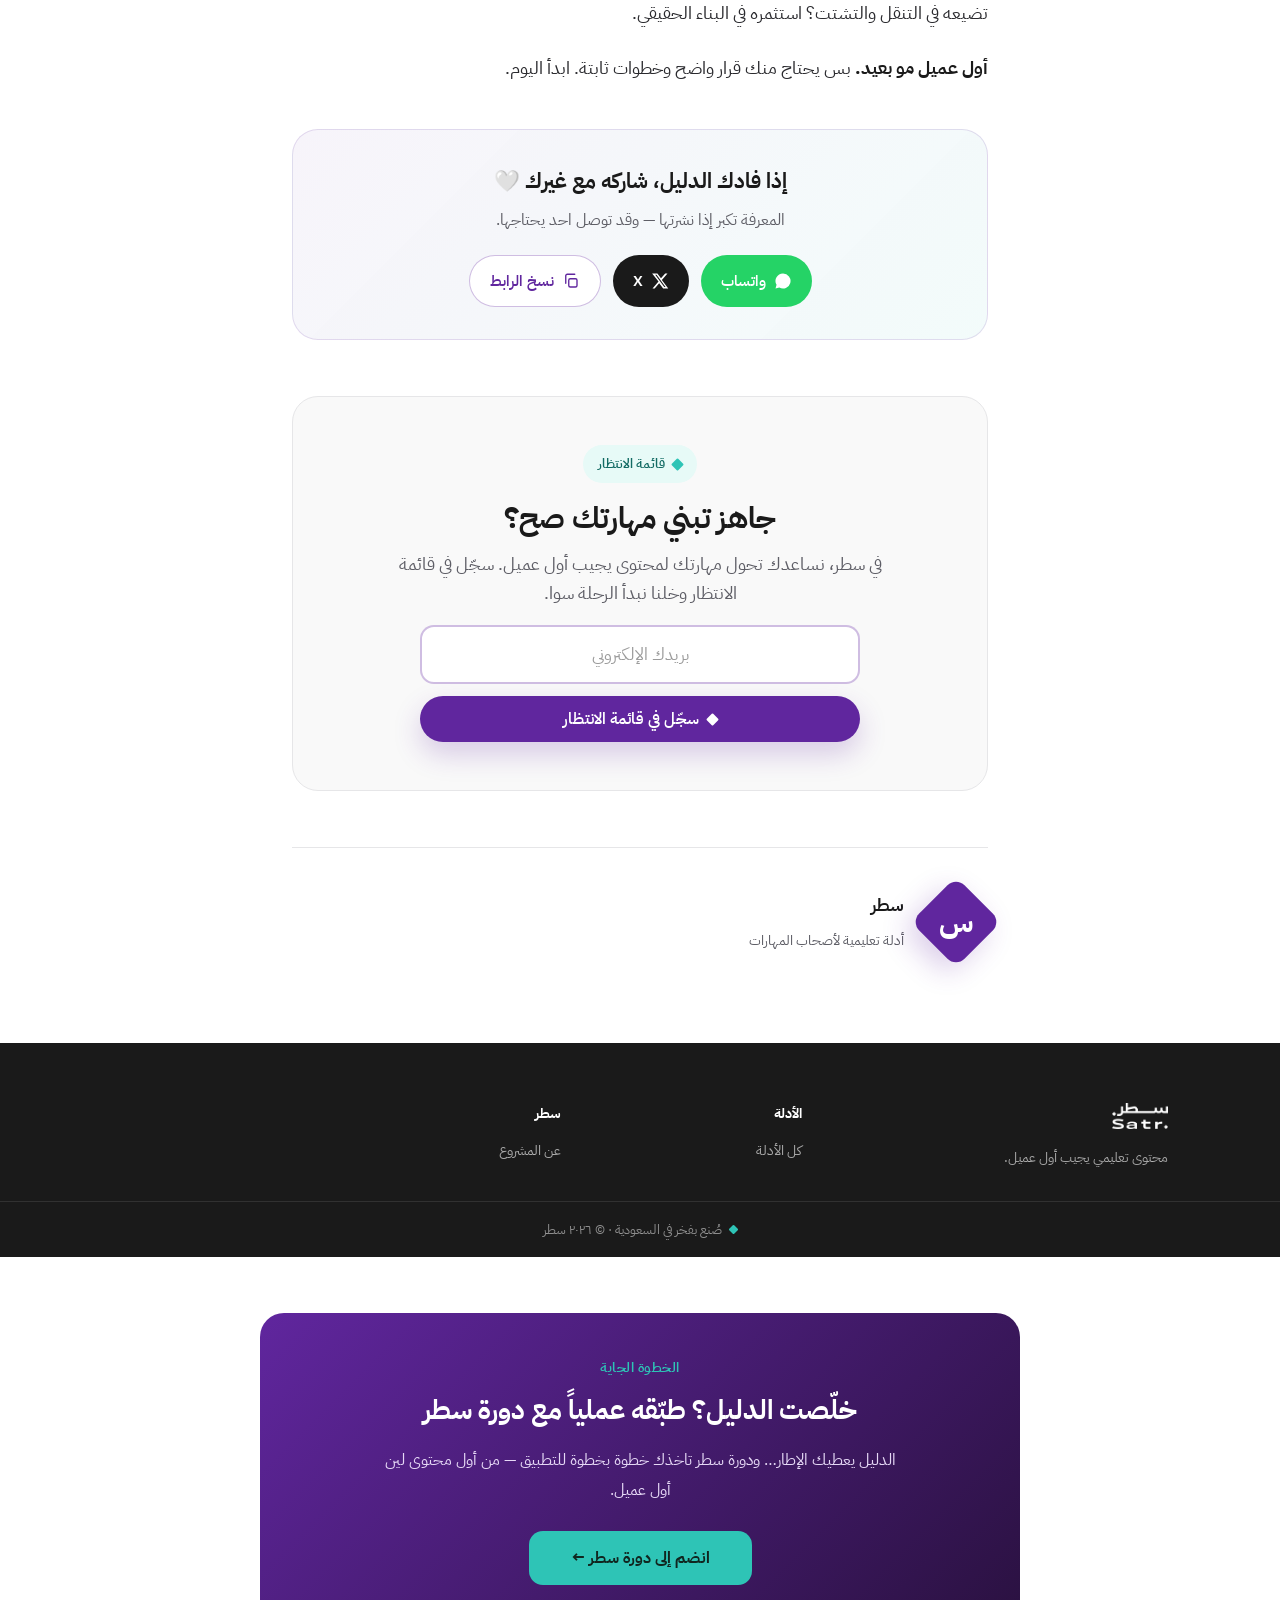
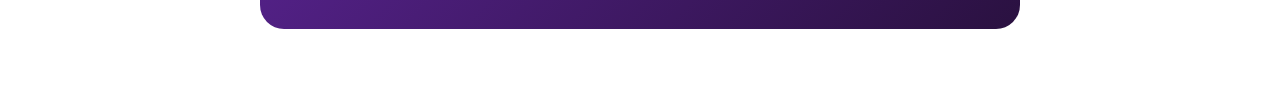
==== commit eab16c3a: "add top + bottom satr course CTAs" ====
--- a/guides/guide-3888bc56.html
+++ b/guides/guide-3888bc56.html
@@ -9,7 +9,7 @@
 <link rel="stylesheet" href="../styles.css">
 <style>.wl-form{display:flex;flex-direction:column;gap:12px;margin-top:18px;max-width:440px;margin-inline:auto}.wl-input{width:100%;padding:15px 18px;border:2px solid rgba(96,38,158,.3);border-radius:14px;background:#fff;color:#1A1A1A;font-family:inherit;font-size:1.05rem;text-align:center;box-sizing:border-box}.wl-input::placeholder{color:#9b9b9b}.wl-input:focus{outline:none;border-color:#60269E;background:#fff;box-shadow:0 0 0 3px rgba(96,38,158,.12)}.wl-form .btn{margin:0;width:100%;justify-content:center}.wl-msg{margin-top:16px;padding:14px 18px;border-radius:12px;font-size:1.02rem;line-height:1.7;max-width:440px;margin-inline:auto}.wl-msg--ok{background:rgba(46,196,182,.16);border:1px solid rgba(46,196,182,.4);color:#0d7d72}.wl-msg--err{background:rgba(220,80,80,.12);border:1px solid rgba(220,80,80,.35);color:#b03030}.sharebox{margin:44px 0 0;padding:32px 28px;text-align:center;background:linear-gradient(135deg,rgba(96,38,158,.05),rgba(46,196,182,.06));border:1px solid rgba(96,38,158,.14);border-radius:var(--r-xl,26px)}.sharebox h3{font-size:1.3rem;font-weight:var(--fw-bold,700);color:#1A1A1A;margin:0 0 6px}.sharebox p{font-size:.98rem;color:#5e5e66;margin:0 0 20px}.share-btns{display:flex;gap:12px;justify-content:center;flex-wrap:wrap}.share-btn{display:inline-flex;align-items:center;gap:8px;padding:12px 20px;border-radius:var(--r-pill,999px);font-family:inherit;font-size:.95rem;font-weight:var(--fw-semibold,600);cursor:pointer;border:none;transition:transform .2s,box-shadow .2s,background .2s;text-decoration:none}.share-btn svg{width:18px;height:18px}.share-btn:hover{transform:translateY(-2px);box-shadow:0 8px 20px rgba(26,26,26,.12)}.share-btn--wa{background:#25D366;color:#fff}.share-btn--x{background:#1A1A1A;color:#fff}.share-btn--copy{background:#fff;color:#60269E;border:1.5px solid rgba(96,38,158,.3)}.share-btn--copy.copied{background:rgba(46,196,182,.16);color:#0d7d72;border-color:rgba(46,196,182,.4)}</style>
 </head>
-<body>
+<body><a href="https://satarr.com/" target="_blank" rel="noopener" id="satr-course-top" dir="rtl" style="display:flex;align-items:center;justify-content:center;gap:12px;flex-wrap:wrap;background:linear-gradient(90deg,#2A1140,#60269E);color:#fff;text-decoration:none;padding:15px 20px;font-family:inherit;font-weight:600;font-size:15.5px;">حاب توصل إلى أول عميل؟<span style="background:#2EC4B6;color:#10261F;padding:8px 18px;border-radius:22px;font-weight:700;">ابدأ دورة سطر ←</span></a>
 
 <header class="nav"><div class="nav__inner"><a href="../index.html" aria-label="سطر"><img class="nav__logo" src="../assets/logo-purple-trim.png" alt="سطر"></a><nav class="nav__links"><a class="nav__link" href="../index.html#guides">الأدلة</a><a class="nav__link" href="../index.html#about">عن سطر</a></nav><span class="nav__spacer"></span><a class="btn btn--primary" href="https://t.me/satr_marketing" target="_blank" rel="noopener"><span class="nav__cta-text">انضم لتليجرام</span></a></div></header>
 
